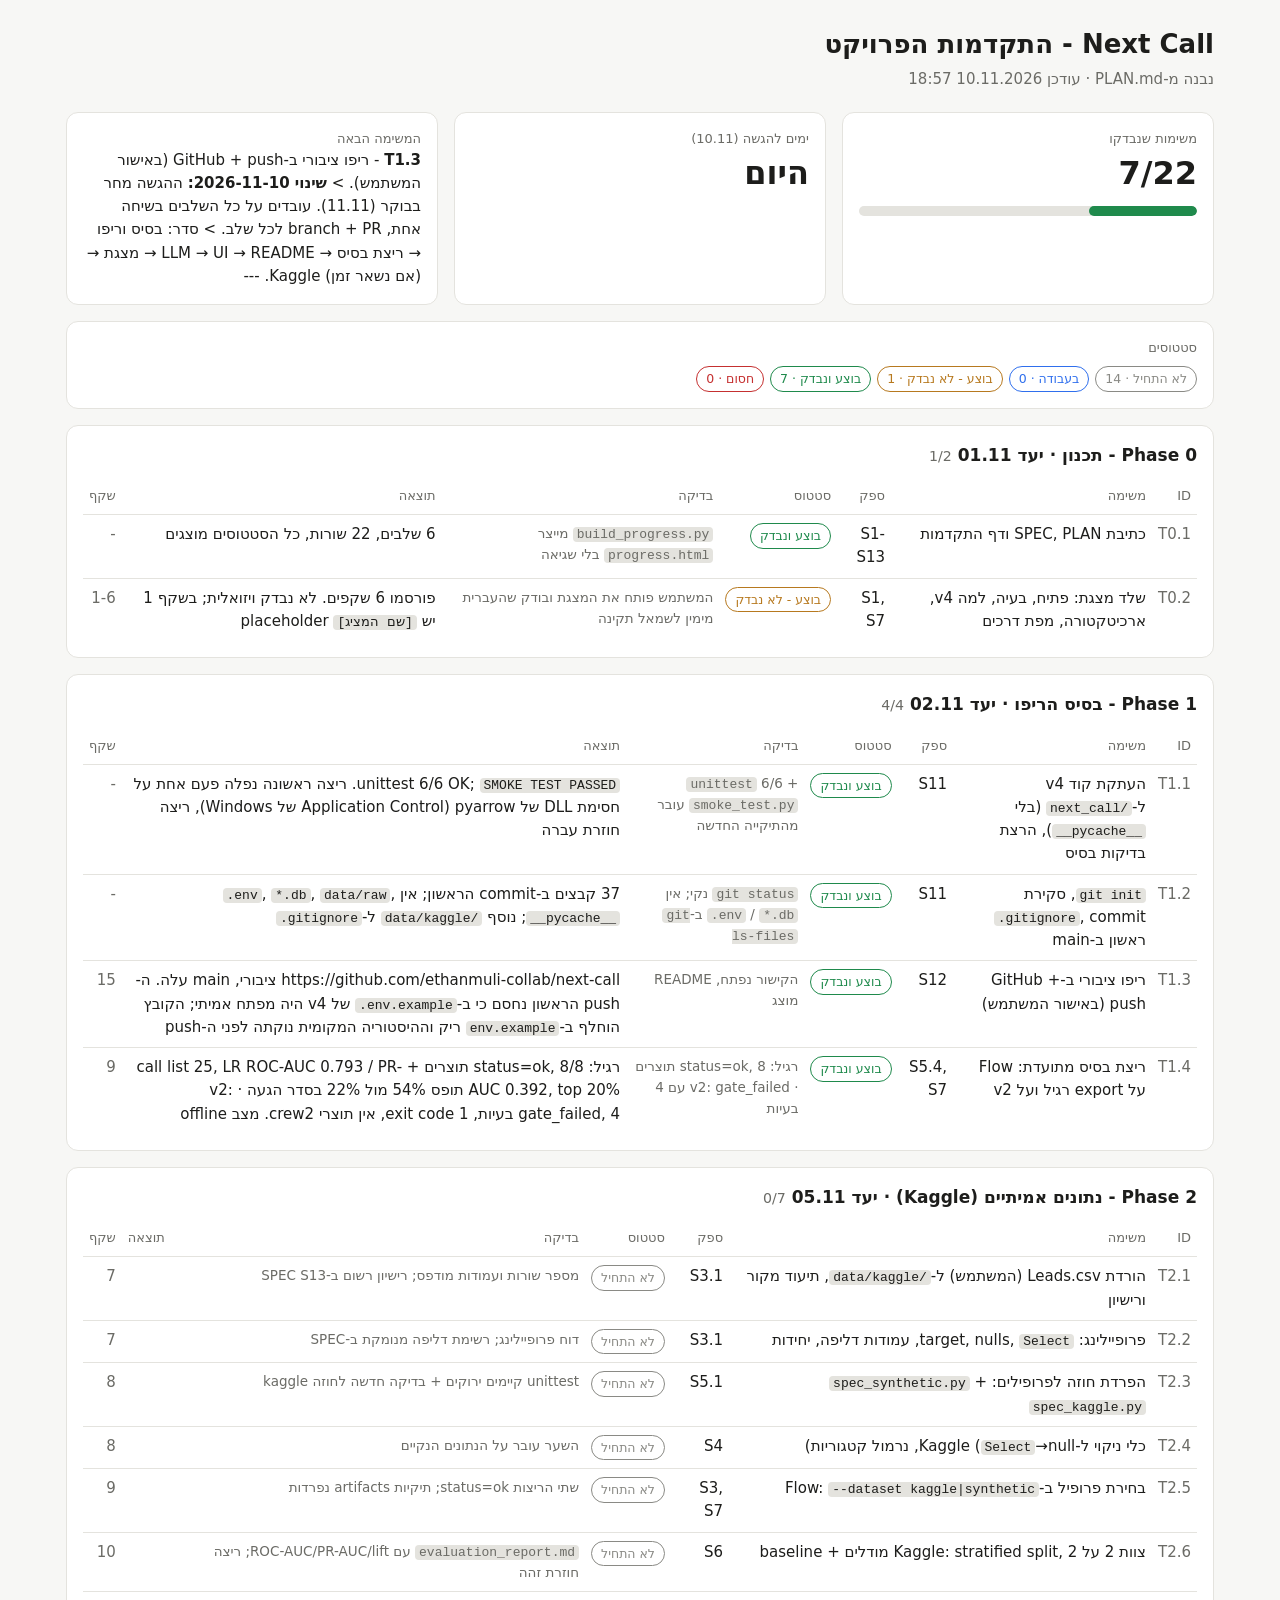
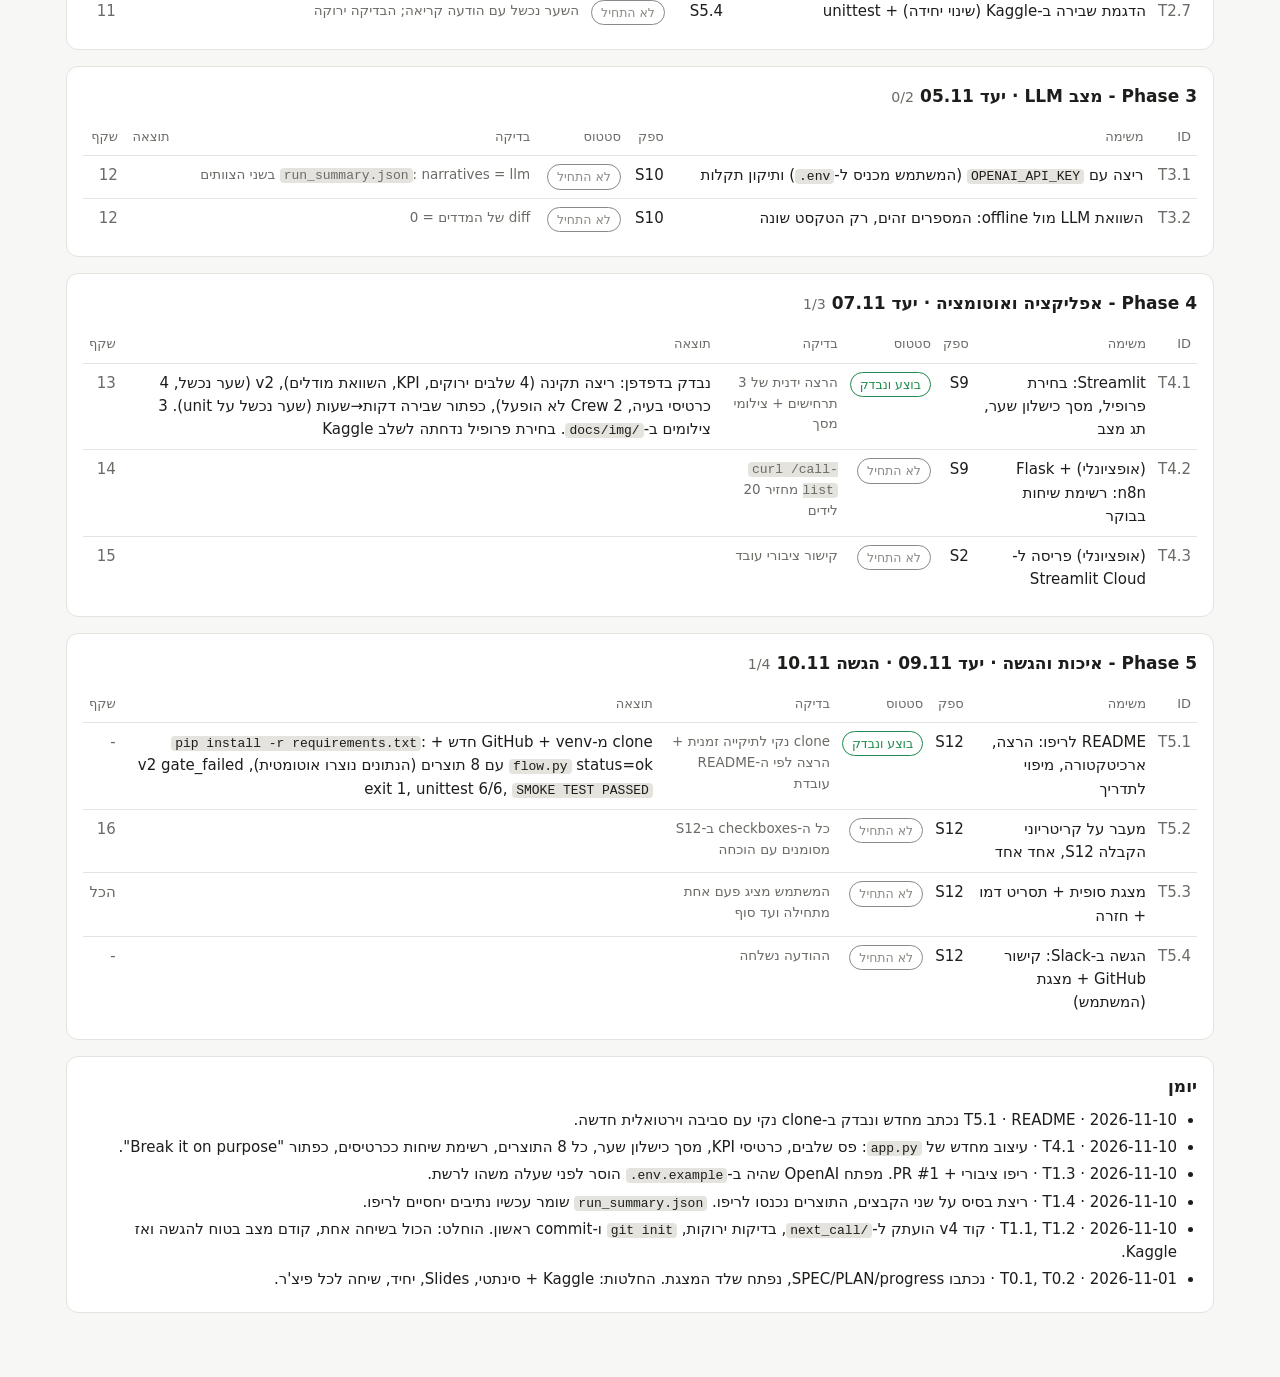
==== docs/progress.html @ c017f056 "Merge pull request #3 from ethanmuli-collab/task/T5.1-readme T5.1: README for a clean clone" ====
<!doctype html>
<html lang="he" dir="rtl"><head><meta charset="utf-8">
<meta name="viewport" content="width=device-width, initial-scale=1">
<title>Next Call - התקדמות</title>
<style>
:root { --bg:#f7f7f5; --card:#fff; --ink:#1d1d1b; --muted:#6b6b66; --line:#e4e3de; --accent:#2f6fed;
  --ok:#1f8a4c; --done:#b7791f; --doing:#2f6fed; --blocked:#c53030; --todo:#8a8a85; }
@media (prefers-color-scheme: dark) { :root { --bg:#141413; --card:#1e1e1c; --ink:#ecebe6; --muted:#a3a29c;
  --line:#33322f; --accent:#7aa2ff; --ok:#4cc38a; --done:#e0b04f; --doing:#7aa2ff; --blocked:#f07070; --todo:#8f8e88; } }
* { box-sizing:border-box }
body { margin:0; background:var(--bg); color:var(--ink); font:15px/1.55 system-ui,"Segoe UI",Arial,sans-serif }
main { max-width:1180px; margin:0 auto; padding:24px 16px 48px }
h1 { margin:0 0 4px; font-size:26px } h2 { font-size:17px; margin:0 0 10px } h2 small { color:var(--muted); font-weight:400 }
.sub { color:var(--muted); margin:0 0 20px }
.card, section { background:var(--card); border:1px solid var(--line); border-radius:12px; padding:16px; margin-bottom:16px }
.top { display:grid; grid-template-columns:repeat(auto-fit,minmax(220px,1fr)); gap:16px; margin-bottom:16px }
.top .card { margin:0 } .big { font-size:32px; font-weight:700; font-variant-numeric:tabular-nums }
.bar { height:10px; background:var(--line); border-radius:99px; overflow:hidden; margin-top:8px }
.bar i { display:block; height:100%; background:var(--ok); border-radius:99px }
.label { color:var(--muted); font-size:13px }
.chips { display:flex; flex-wrap:wrap; gap:6px; margin-top:8px }
.chip { display:inline-block; padding:2px 9px; border-radius:99px; font-size:12.5px; white-space:nowrap;
  border:1px solid currentColor }
.chip.ok { color:var(--ok) } .chip.done { color:var(--done) } .chip.doing { color:var(--doing) }
.chip.blocked { color:var(--blocked) } .chip.todo { color:var(--todo) }
.scroll { overflow-x:auto } table { width:100%; border-collapse:collapse; min-width:820px }
th, td { text-align:right; padding:8px 6px; border-top:1px solid var(--line); vertical-align:top }
th { color:var(--muted); font-weight:500; font-size:13px; border-top:0 }
td.id { white-space:nowrap; font-variant-numeric:tabular-nums; color:var(--muted) } td.muted { color:var(--muted); font-size:13.5px }
code { font:13px ui-monospace,Consolas,monospace; background:var(--line); padding:0 4px; border-radius:4px; direction:ltr; unicode-bidi:embed }
ul { margin:0; padding-inline-start:20px } li { margin-bottom:4px }
</style></head><body><main>
<h1>Next Call - התקדמות הפרויקט</h1>
<p class="sub">נבנה מ-PLAN.md · עודכן 10.11.2026 18:57</p>
<div class="top">
  <div class="card"><div class="label">משימות שנבדקו</div><div class="big">7/22</div>
    <div class="bar"><i style="width:32%"></i></div></div>
  <div class="card"><div class="label">ימים להגשה (10.11)</div><div class="big" id="days">-</div></div>
  <div class="card"><div class="label">המשימה הבאה</div><div><strong>T1.3</strong> - ריפו ציבורי ב-GitHub + push (באישור המשתמש). &gt; <strong>שינוי 2026-11-10:</strong> ההגשה מחר בבוקר (11.11). עובדים על כל השלבים בשיחה אחת, branch + PR לכל שלב. &gt; סדר: בסיס וריפו → ריצת בסיס → LLM → UI → README → מצגת → (אם נשאר זמן) Kaggle. ---</div></div>
</div>
<div class="card"><div class="label">סטטוסים</div><div class="chips"><span class="chip todo">לא התחיל · 14</span><span class="chip doing">בעבודה · 0</span><span class="chip done">בוצע - לא נבדק · 1</span><span class="chip ok">בוצע ונבדק · 7</span><span class="chip blocked">חסום · 0</span></div></div>
<section><h2>Phase 0 - תכנון · יעד 01.11 <small>1/2</small></h2><div class="scroll"><table><thead><tr><th>ID</th><th>משימה</th><th>ספק</th><th>סטטוס</th><th>בדיקה</th><th>תוצאה</th><th>שקף</th></tr></thead><tbody><tr><td class="id">T0.1</td><td>כתיבת SPEC, PLAN ודף התקדמות</td><td>S1-S13</td><td><span class="chip ok">בוצע ונבדק</span></td><td class="muted"><code>build_progress.py</code> מייצר <code>progress.html</code> בלי שגיאה</td><td>6 שלבים, 22 שורות, כל הסטטוסים מוצגים</td><td class="id">-</td></tr><tr><td class="id">T0.2</td><td>שלד מצגת: פתיח, בעיה, למה v4, ארכיטקטורה, מפת דרכים</td><td>S1, S7</td><td><span class="chip done">בוצע - לא נבדק</span></td><td class="muted">המשתמש פותח את המצגת ובודק שהעברית מימין לשמאל תקינה</td><td>פורסמו 6 שקפים. לא נבדק ויזואלית; בשקף 1 יש placeholder <code>[שם המציג]</code></td><td class="id">1-6</td></tr></tbody></table></div></section><section><h2>Phase 1 - בסיס הריפו · יעד 02.11 <small>4/4</small></h2><div class="scroll"><table><thead><tr><th>ID</th><th>משימה</th><th>ספק</th><th>סטטוס</th><th>בדיקה</th><th>תוצאה</th><th>שקף</th></tr></thead><tbody><tr><td class="id">T1.1</td><td>העתקת קוד v4 ל-<code>next_call/</code> (בלי <code>__pycache__</code>), הרצת בדיקות בסיס</td><td>S11</td><td><span class="chip ok">בוצע ונבדק</span></td><td class="muted"><code>unittest</code> 6/6 + <code>smoke_test.py</code> עובר מהתיקייה החדשה</td><td>unittest 6/6 OK; <code>SMOKE TEST PASSED</code>. ריצה ראשונה נפלה פעם אחת על חסימת DLL של pyarrow (Application Control של Windows), ריצה חוזרת עברה</td><td class="id">-</td></tr><tr><td class="id">T1.2</td><td><code>git init</code>, סקירת <code>.gitignore</code>, commit ראשון ב-main</td><td>S11</td><td><span class="chip ok">בוצע ונבדק</span></td><td class="muted"><code>git status</code> נקי; אין <code>.env</code> / <code>*.db</code> ב-<code>git ls-files</code></td><td>37 קבצים ב-commit הראשון; אין <code>.env</code>, <code>*.db</code>, <code>data/raw</code>, <code>__pycache__</code>; נוסף <code>data/kaggle/</code> ל-<code>.gitignore</code></td><td class="id">-</td></tr><tr><td class="id">T1.3</td><td>ריפו ציבורי ב-GitHub + push (באישור המשתמש)</td><td>S12</td><td><span class="chip ok">בוצע ונבדק</span></td><td class="muted">הקישור נפתח, README מוצג</td><td>https://github.com/ethanmuli-collab/next-call ציבורי, main עלה. ה-push הראשון נחסם כי ב-<code>.env.example</code> של v4 היה מפתח אמיתי; הקובץ הוחלף ב-<code>env.example</code> ריק וההיסטוריה המקומית נוקתה לפני ה-push</td><td class="id">15</td></tr><tr><td class="id">T1.4</td><td>ריצת בסיס מתועדת: Flow על export רגיל ועל v2</td><td>S5.4, S7</td><td><span class="chip ok">בוצע ונבדק</span></td><td class="muted">רגיל: status=ok, 8 תוצרים · v2: gate_failed עם 4 בעיות</td><td>רגיל: status=ok, 8/8 תוצרים + call list 25, LR ROC-AUC 0.793 / PR-AUC 0.392, top 20% תופס 54% מול 22% בסדר הגעה · v2: gate_failed, 4 בעיות, exit code 1, אין תוצרי crew2. מצב offline</td><td class="id">9</td></tr></tbody></table></div></section><section><h2>Phase 2 - נתונים אמיתיים (Kaggle) · יעד 05.11 <small>0/7</small></h2><div class="scroll"><table><thead><tr><th>ID</th><th>משימה</th><th>ספק</th><th>סטטוס</th><th>בדיקה</th><th>תוצאה</th><th>שקף</th></tr></thead><tbody><tr><td class="id">T2.1</td><td>הורדת Leads.csv (המשתמש) ל-<code>data/kaggle/</code>, תיעוד מקור ורישיון</td><td>S3.1</td><td><span class="chip todo">לא התחיל</span></td><td class="muted">מספר שורות ועמודות מודפס; רישיון רשום ב-SPEC S13</td><td></td><td class="id">7</td></tr><tr><td class="id">T2.2</td><td>פרופיילינג: target, nulls, <code>Select</code>, עמודות דליפה, יחידות</td><td>S3.1</td><td><span class="chip todo">לא התחיל</span></td><td class="muted">דוח פרופיילינג; רשימת דליפה מנומקת ב-SPEC</td><td></td><td class="id">7</td></tr><tr><td class="id">T2.3</td><td>הפרדת חוזה לפרופילים: <code>spec_synthetic.py</code> + <code>spec_kaggle.py</code></td><td>S5.1</td><td><span class="chip todo">לא התחיל</span></td><td class="muted">unittest קיימים ירוקים + בדיקה חדשה לחוזה kaggle</td><td></td><td class="id">8</td></tr><tr><td class="id">T2.4</td><td>כלי ניקוי ל-Kaggle (<code>Select</code>→null, נרמול קטגוריות)</td><td>S4</td><td><span class="chip todo">לא התחיל</span></td><td class="muted">השער עובר על הנתונים הנקיים</td><td></td><td class="id">8</td></tr><tr><td class="id">T2.5</td><td>בחירת פרופיל ב-Flow: <code>--dataset kaggle|synthetic</code></td><td>S3, S7</td><td><span class="chip todo">לא התחיל</span></td><td class="muted">שתי הריצות status=ok; תיקיות artifacts נפרדות</td><td></td><td class="id">9</td></tr><tr><td class="id">T2.6</td><td>צוות 2 על Kaggle: stratified split, 2 מודלים + baseline</td><td>S6</td><td><span class="chip todo">לא התחיל</span></td><td class="muted"><code>evaluation_report.md</code> עם ROC-AUC/PR-AUC/lift; ריצה חוזרת זהה</td><td></td><td class="id">10</td></tr><tr><td class="id">T2.7</td><td>הדגמת שבירה ב-Kaggle (שינוי יחידה) + unittest</td><td>S5.4</td><td><span class="chip todo">לא התחיל</span></td><td class="muted">השער נכשל עם הודעה קריאה; הבדיקה ירוקה</td><td></td><td class="id">11</td></tr></tbody></table></div></section><section><h2>Phase 3 - מצב LLM · יעד 05.11 <small>0/2</small></h2><div class="scroll"><table><thead><tr><th>ID</th><th>משימה</th><th>ספק</th><th>סטטוס</th><th>בדיקה</th><th>תוצאה</th><th>שקף</th></tr></thead><tbody><tr><td class="id">T3.1</td><td>ריצה עם <code>OPENAI_API_KEY</code> (המשתמש מכניס ל-<code>.env</code>) ותיקון תקלות</td><td>S10</td><td><span class="chip todo">לא התחיל</span></td><td class="muted"><code>run_summary.json</code>: narratives = llm בשני הצוותים</td><td></td><td class="id">12</td></tr><tr><td class="id">T3.2</td><td>השוואת LLM מול offline: המספרים זהים, רק הטקסט שונה</td><td>S10</td><td><span class="chip todo">לא התחיל</span></td><td class="muted">diff של המדדים = 0</td><td></td><td class="id">12</td></tr></tbody></table></div></section><section><h2>Phase 4 - אפליקציה ואוטומציה · יעד 07.11 <small>1/3</small></h2><div class="scroll"><table><thead><tr><th>ID</th><th>משימה</th><th>ספק</th><th>סטטוס</th><th>בדיקה</th><th>תוצאה</th><th>שקף</th></tr></thead><tbody><tr><td class="id">T4.1</td><td>Streamlit: בחירת פרופיל, מסך כישלון שער, תג מצב</td><td>S9</td><td><span class="chip ok">בוצע ונבדק</span></td><td class="muted">הרצה ידנית של 3 תרחישים + צילומי מסך</td><td>נבדק בדפדפן: ריצה תקינה (4 שלבים ירוקים, KPI, השוואת מודלים), v2 (שער נכשל, 4 כרטיסי בעיה, Crew 2 לא הופעל), כפתור שבירה דקות→שעות (שער נכשל על unit). 3 צילומים ב-<code>docs/img/</code>. בחירת פרופיל נדחתה לשלב Kaggle</td><td class="id">13</td></tr><tr><td class="id">T4.2</td><td>(אופציונלי) Flask + n8n: רשימת שיחות בבוקר</td><td>S9</td><td><span class="chip todo">לא התחיל</span></td><td class="muted"><code>curl /call-list</code> מחזיר 20 לידים</td><td></td><td class="id">14</td></tr><tr><td class="id">T4.3</td><td>(אופציונלי) פריסה ל-Streamlit Cloud</td><td>S2</td><td><span class="chip todo">לא התחיל</span></td><td class="muted">קישור ציבורי עובד</td><td></td><td class="id">15</td></tr></tbody></table></div></section><section><h2>Phase 5 - איכות והגשה · יעד 09.11 · הגשה 10.11 <small>1/4</small></h2><div class="scroll"><table><thead><tr><th>ID</th><th>משימה</th><th>ספק</th><th>סטטוס</th><th>בדיקה</th><th>תוצאה</th><th>שקף</th></tr></thead><tbody><tr><td class="id">T5.1</td><td>README לריפו: הרצה, ארכיטקטורה, מיפוי לתדריך</td><td>S12</td><td><span class="chip ok">בוצע ונבדק</span></td><td class="muted">clone נקי לתיקייה זמנית + הרצה לפי ה-README עובדת</td><td>clone מ-GitHub + venv חדש + <code>pip install -r requirements.txt</code>: <code>flow.py</code> status=ok עם 8 תוצרים (הנתונים נוצרו אוטומטית), v2 gate_failed exit 1, unittest 6/6, <code>SMOKE TEST PASSED</code></td><td class="id">-</td></tr><tr><td class="id">T5.2</td><td>מעבר על קריטריוני הקבלה S12, אחד אחד</td><td>S12</td><td><span class="chip todo">לא התחיל</span></td><td class="muted">כל ה-checkboxes ב-S12 מסומנים עם הוכחה</td><td></td><td class="id">16</td></tr><tr><td class="id">T5.3</td><td>מצגת סופית + תסריט דמו + חזרה</td><td>S12</td><td><span class="chip todo">לא התחיל</span></td><td class="muted">המשתמש מציג פעם אחת מתחילה ועד סוף</td><td></td><td class="id">הכל</td></tr><tr><td class="id">T5.4</td><td>הגשה ב-Slack: קישור GitHub + מצגת (המשתמש)</td><td>S12</td><td><span class="chip todo">לא התחיל</span></td><td class="muted">ההודעה נשלחה</td><td></td><td class="id">-</td></tr></tbody></table></div></section>
<section><h2>יומן</h2><ul><li>2026-11-10 · T5.1 · README נכתב מחדש ונבדק ב-clone נקי עם סביבה וירטואלית חדשה.</li><li>2026-11-10 · T4.1 · עיצוב מחדש של <code>app.py</code>: פס שלבים, כרטיסי KPI, מסך כישלון שער, כל 8 התוצרים, רשימת שיחות ככרטיסים, כפתור &quot;Break it on purpose&quot;.</li><li>2026-11-10 · T1.3 · ריפו ציבורי + PR #1. מפתח OpenAI שהיה ב-<code>.env.example</code> הוסר לפני שעלה משהו לרשת.</li><li>2026-11-10 · T1.4 · ריצת בסיס על שני הקבצים, התוצרים נכנסו לריפו. <code>run_summary.json</code> שומר עכשיו נתיבים יחסיים לריפו.</li><li>2026-11-10 · T1.1, T1.2 · קוד v4 הועתק ל-<code>next_call/</code>, בדיקות ירוקות, <code>git init</code> ו-commit ראשון. הוחלט: הכול בשיחה אחת, קודם מצב בטוח להגשה ואז Kaggle.</li><li>2026-11-01 · T0.1, T0.2 · נכתבו SPEC/PLAN/progress, נפתח שלד המצגת. החלטות: Kaggle + סינתטי, Slides, יחיד, שיחה לכל פיצ&#x27;ר.</li></ul></section>
</main>
<script>
var d = Math.ceil((new Date("2026-11-10T23:59:00") - new Date()) / 864e5);
document.getElementById("days").textContent = d > 0 ? d : "היום";
</script></body></html>
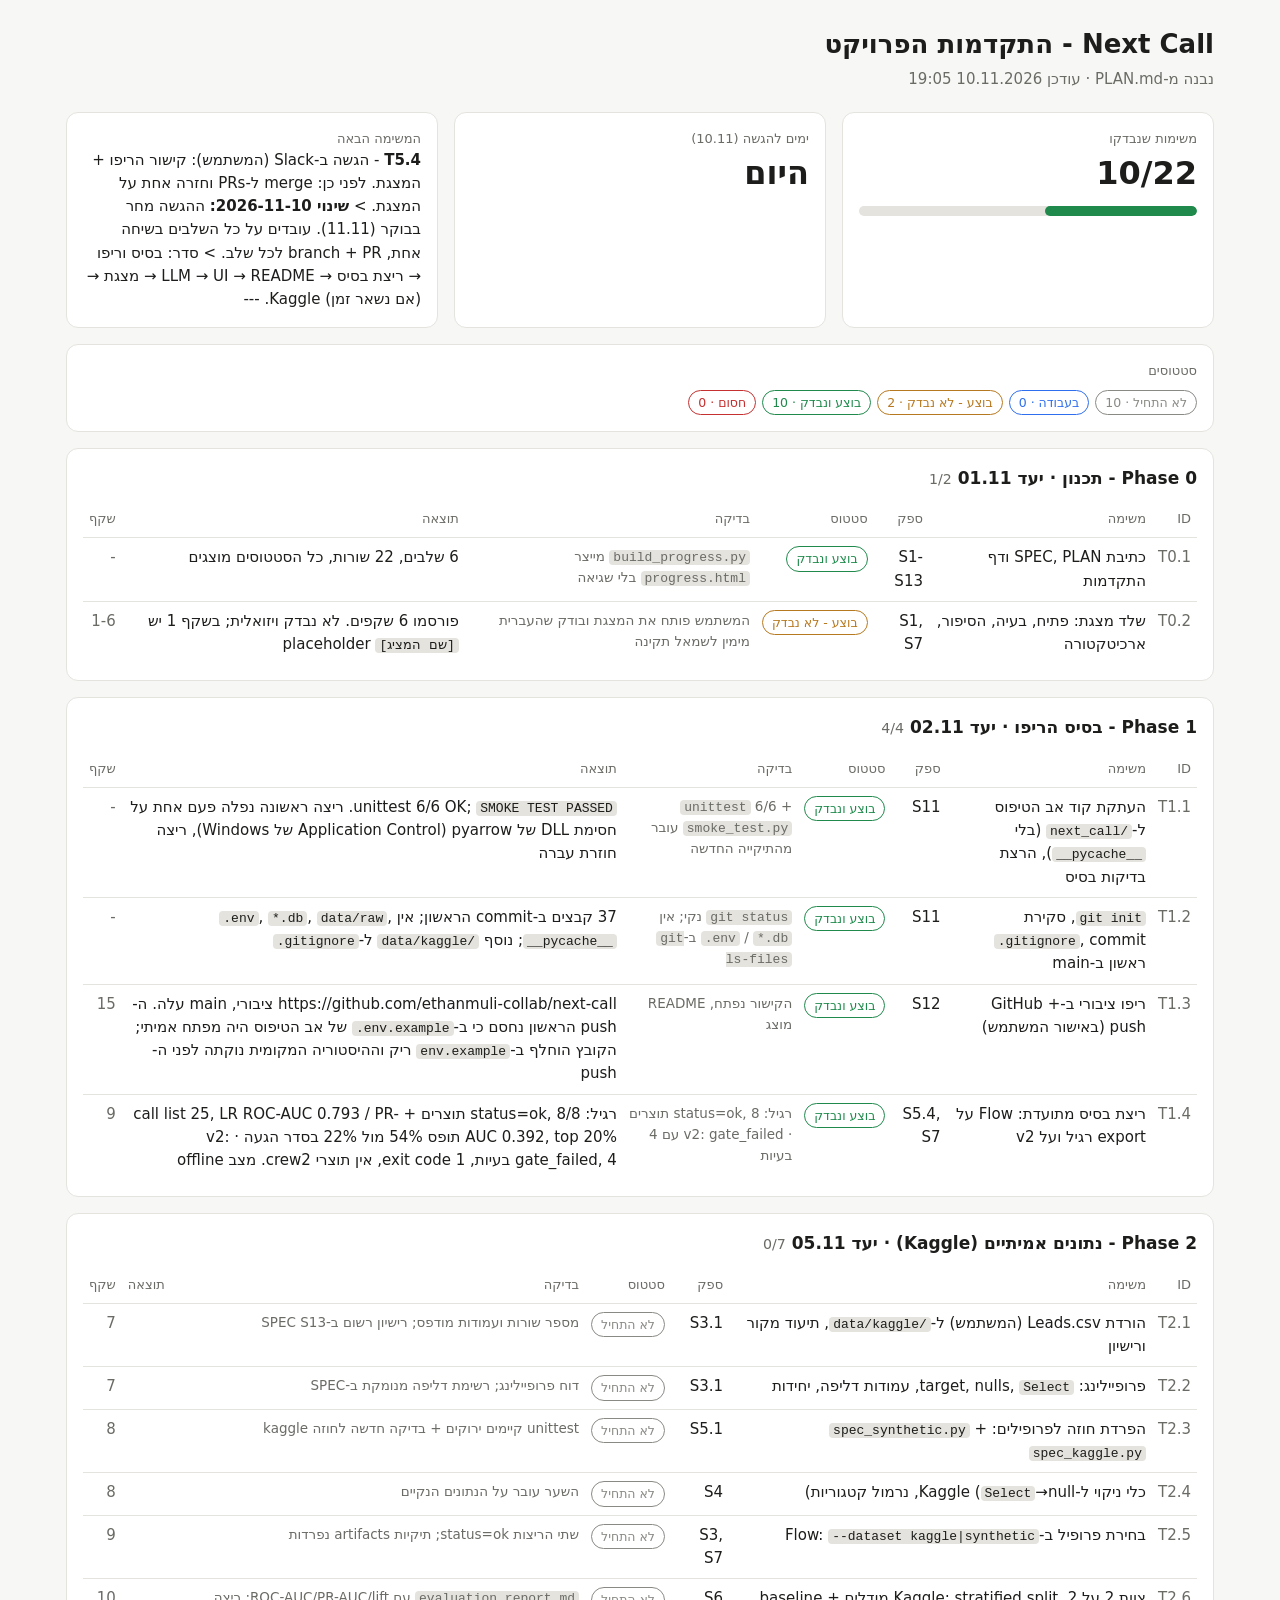
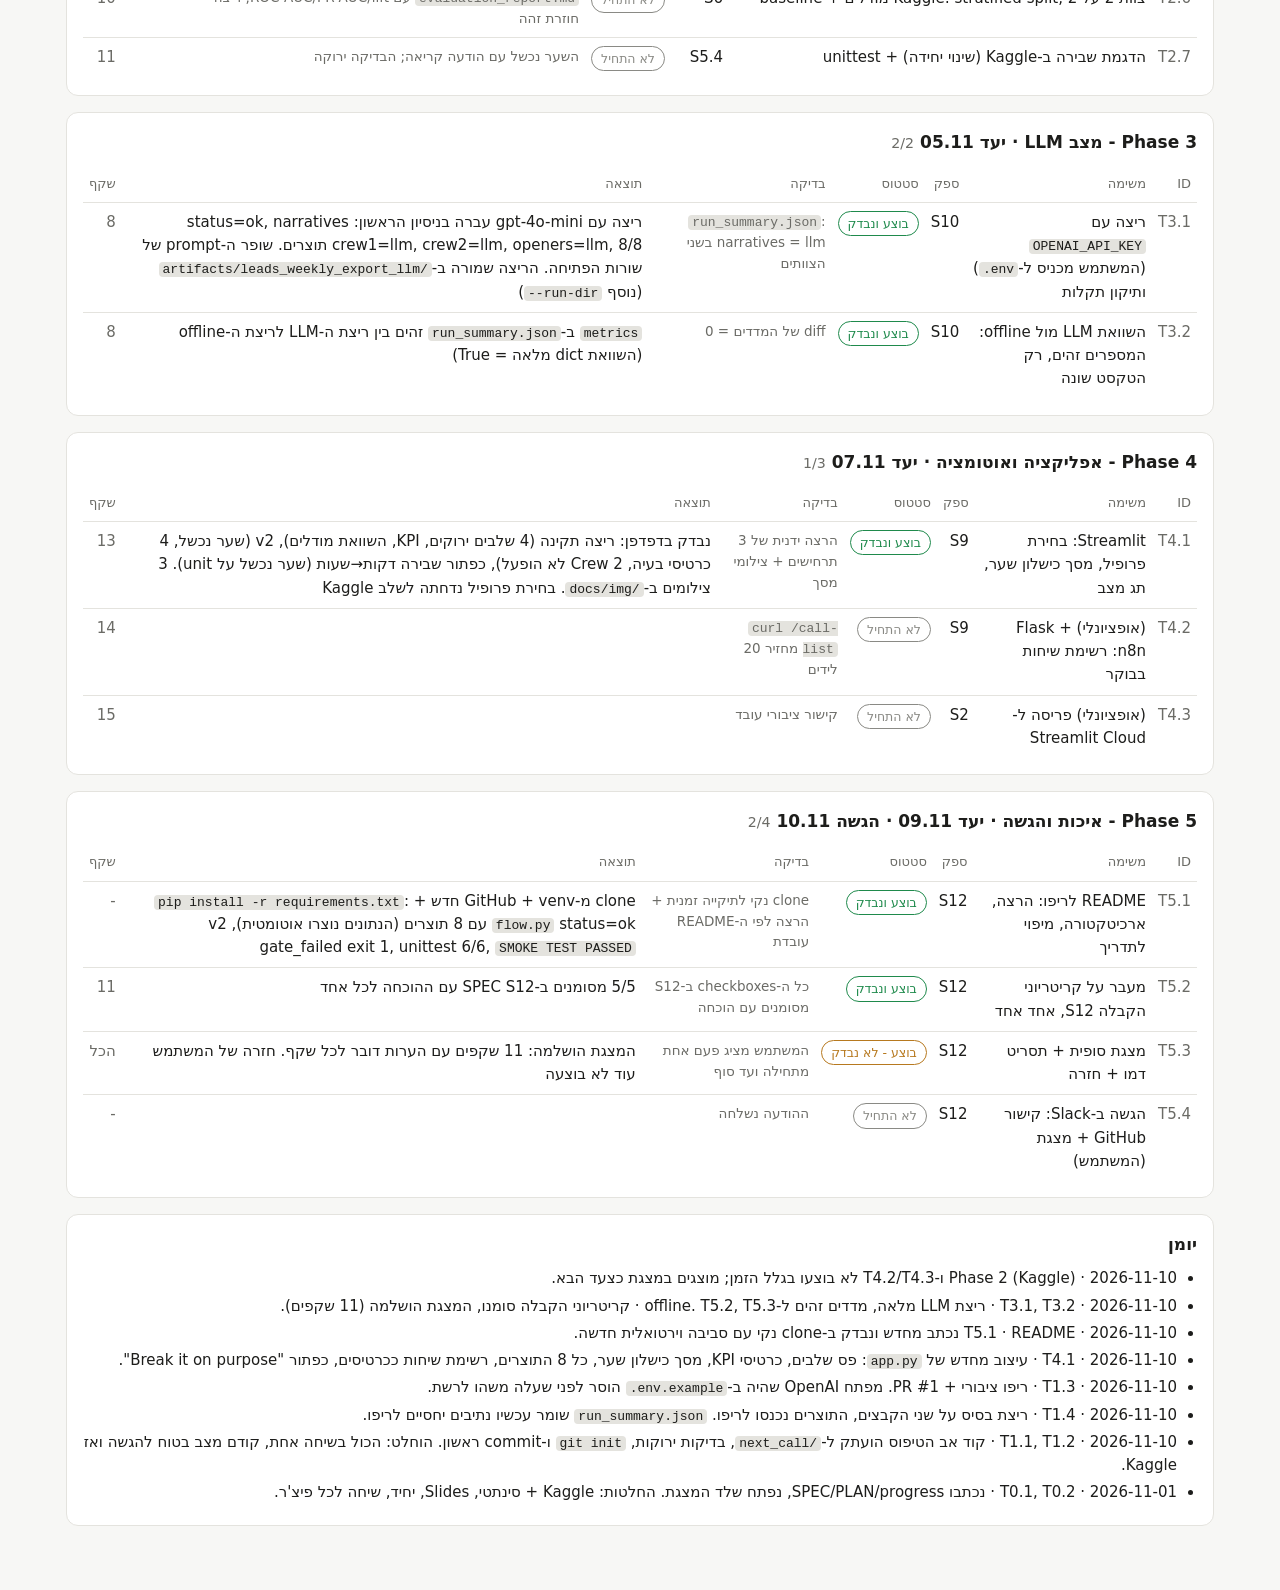
==== commit a24e3c18: "Merge pull request #4 from ethanmuli-collab/task/T3.1-llm T3.1/T3.2: LLM-mode run + acceptance crite" ====
--- a/docs/progress.html
+++ b/docs/progress.html
@@ -31,16 +31,16 @@
 ul { margin:0; padding-inline-start:20px } li { margin-bottom:4px }
 </style></head><body><main>
 <h1>Next Call - התקדמות הפרויקט</h1>
-<p class="sub">נבנה מ-PLAN.md · עודכן 10.11.2026 18:57</p>
+<p class="sub">נבנה מ-PLAN.md · עודכן 10.11.2026 19:05</p>
 <div class="top">
-  <div class="card"><div class="label">משימות שנבדקו</div><div class="big">7/22</div>
-    <div class="bar"><i style="width:32%"></i></div></div>
+  <div class="card"><div class="label">משימות שנבדקו</div><div class="big">10/22</div>
+    <div class="bar"><i style="width:45%"></i></div></div>
   <div class="card"><div class="label">ימים להגשה (10.11)</div><div class="big" id="days">-</div></div>
-  <div class="card"><div class="label">המשימה הבאה</div><div><strong>T1.3</strong> - ריפו ציבורי ב-GitHub + push (באישור המשתמש). &gt; <strong>שינוי 2026-11-10:</strong> ההגשה מחר בבוקר (11.11). עובדים על כל השלבים בשיחה אחת, branch + PR לכל שלב. &gt; סדר: בסיס וריפו → ריצת בסיס → LLM → UI → README → מצגת → (אם נשאר זמן) Kaggle. ---</div></div>
+  <div class="card"><div class="label">המשימה הבאה</div><div><strong>T5.4</strong> - הגשה ב-Slack (המשתמש): קישור הריפו + המצגת. לפני כן: merge ל-PRs וחזרה אחת על המצגת. &gt; <strong>שינוי 2026-11-10:</strong> ההגשה מחר בבוקר (11.11). עובדים על כל השלבים בשיחה אחת, branch + PR לכל שלב. &gt; סדר: בסיס וריפו → ריצת בסיס → LLM → UI → README → מצגת → (אם נשאר זמן) Kaggle. ---</div></div>
 </div>
-<div class="card"><div class="label">סטטוסים</div><div class="chips"><span class="chip todo">לא התחיל · 14</span><span class="chip doing">בעבודה · 0</span><span class="chip done">בוצע - לא נבדק · 1</span><span class="chip ok">בוצע ונבדק · 7</span><span class="chip blocked">חסום · 0</span></div></div>
-<section><h2>Phase 0 - תכנון · יעד 01.11 <small>1/2</small></h2><div class="scroll"><table><thead><tr><th>ID</th><th>משימה</th><th>ספק</th><th>סטטוס</th><th>בדיקה</th><th>תוצאה</th><th>שקף</th></tr></thead><tbody><tr><td class="id">T0.1</td><td>כתיבת SPEC, PLAN ודף התקדמות</td><td>S1-S13</td><td><span class="chip ok">בוצע ונבדק</span></td><td class="muted"><code>build_progress.py</code> מייצר <code>progress.html</code> בלי שגיאה</td><td>6 שלבים, 22 שורות, כל הסטטוסים מוצגים</td><td class="id">-</td></tr><tr><td class="id">T0.2</td><td>שלד מצגת: פתיח, בעיה, למה v4, ארכיטקטורה, מפת דרכים</td><td>S1, S7</td><td><span class="chip done">בוצע - לא נבדק</span></td><td class="muted">המשתמש פותח את המצגת ובודק שהעברית מימין לשמאל תקינה</td><td>פורסמו 6 שקפים. לא נבדק ויזואלית; בשקף 1 יש placeholder <code>[שם המציג]</code></td><td class="id">1-6</td></tr></tbody></table></div></section><section><h2>Phase 1 - בסיס הריפו · יעד 02.11 <small>4/4</small></h2><div class="scroll"><table><thead><tr><th>ID</th><th>משימה</th><th>ספק</th><th>סטטוס</th><th>בדיקה</th><th>תוצאה</th><th>שקף</th></tr></thead><tbody><tr><td class="id">T1.1</td><td>העתקת קוד v4 ל-<code>next_call/</code> (בלי <code>__pycache__</code>), הרצת בדיקות בסיס</td><td>S11</td><td><span class="chip ok">בוצע ונבדק</span></td><td class="muted"><code>unittest</code> 6/6 + <code>smoke_test.py</code> עובר מהתיקייה החדשה</td><td>unittest 6/6 OK; <code>SMOKE TEST PASSED</code>. ריצה ראשונה נפלה פעם אחת על חסימת DLL של pyarrow (Application Control של Windows), ריצה חוזרת עברה</td><td class="id">-</td></tr><tr><td class="id">T1.2</td><td><code>git init</code>, סקירת <code>.gitignore</code>, commit ראשון ב-main</td><td>S11</td><td><span class="chip ok">בוצע ונבדק</span></td><td class="muted"><code>git status</code> נקי; אין <code>.env</code> / <code>*.db</code> ב-<code>git ls-files</code></td><td>37 קבצים ב-commit הראשון; אין <code>.env</code>, <code>*.db</code>, <code>data/raw</code>, <code>__pycache__</code>; נוסף <code>data/kaggle/</code> ל-<code>.gitignore</code></td><td class="id">-</td></tr><tr><td class="id">T1.3</td><td>ריפו ציבורי ב-GitHub + push (באישור המשתמש)</td><td>S12</td><td><span class="chip ok">בוצע ונבדק</span></td><td class="muted">הקישור נפתח, README מוצג</td><td>https://github.com/ethanmuli-collab/next-call ציבורי, main עלה. ה-push הראשון נחסם כי ב-<code>.env.example</code> של v4 היה מפתח אמיתי; הקובץ הוחלף ב-<code>env.example</code> ריק וההיסטוריה המקומית נוקתה לפני ה-push</td><td class="id">15</td></tr><tr><td class="id">T1.4</td><td>ריצת בסיס מתועדת: Flow על export רגיל ועל v2</td><td>S5.4, S7</td><td><span class="chip ok">בוצע ונבדק</span></td><td class="muted">רגיל: status=ok, 8 תוצרים · v2: gate_failed עם 4 בעיות</td><td>רגיל: status=ok, 8/8 תוצרים + call list 25, LR ROC-AUC 0.793 / PR-AUC 0.392, top 20% תופס 54% מול 22% בסדר הגעה · v2: gate_failed, 4 בעיות, exit code 1, אין תוצרי crew2. מצב offline</td><td class="id">9</td></tr></tbody></table></div></section><section><h2>Phase 2 - נתונים אמיתיים (Kaggle) · יעד 05.11 <small>0/7</small></h2><div class="scroll"><table><thead><tr><th>ID</th><th>משימה</th><th>ספק</th><th>סטטוס</th><th>בדיקה</th><th>תוצאה</th><th>שקף</th></tr></thead><tbody><tr><td class="id">T2.1</td><td>הורדת Leads.csv (המשתמש) ל-<code>data/kaggle/</code>, תיעוד מקור ורישיון</td><td>S3.1</td><td><span class="chip todo">לא התחיל</span></td><td class="muted">מספר שורות ועמודות מודפס; רישיון רשום ב-SPEC S13</td><td></td><td class="id">7</td></tr><tr><td class="id">T2.2</td><td>פרופיילינג: target, nulls, <code>Select</code>, עמודות דליפה, יחידות</td><td>S3.1</td><td><span class="chip todo">לא התחיל</span></td><td class="muted">דוח פרופיילינג; רשימת דליפה מנומקת ב-SPEC</td><td></td><td class="id">7</td></tr><tr><td class="id">T2.3</td><td>הפרדת חוזה לפרופילים: <code>spec_synthetic.py</code> + <code>spec_kaggle.py</code></td><td>S5.1</td><td><span class="chip todo">לא התחיל</span></td><td class="muted">unittest קיימים ירוקים + בדיקה חדשה לחוזה kaggle</td><td></td><td class="id">8</td></tr><tr><td class="id">T2.4</td><td>כלי ניקוי ל-Kaggle (<code>Select</code>→null, נרמול קטגוריות)</td><td>S4</td><td><span class="chip todo">לא התחיל</span></td><td class="muted">השער עובר על הנתונים הנקיים</td><td></td><td class="id">8</td></tr><tr><td class="id">T2.5</td><td>בחירת פרופיל ב-Flow: <code>--dataset kaggle|synthetic</code></td><td>S3, S7</td><td><span class="chip todo">לא התחיל</span></td><td class="muted">שתי הריצות status=ok; תיקיות artifacts נפרדות</td><td></td><td class="id">9</td></tr><tr><td class="id">T2.6</td><td>צוות 2 על Kaggle: stratified split, 2 מודלים + baseline</td><td>S6</td><td><span class="chip todo">לא התחיל</span></td><td class="muted"><code>evaluation_report.md</code> עם ROC-AUC/PR-AUC/lift; ריצה חוזרת זהה</td><td></td><td class="id">10</td></tr><tr><td class="id">T2.7</td><td>הדגמת שבירה ב-Kaggle (שינוי יחידה) + unittest</td><td>S5.4</td><td><span class="chip todo">לא התחיל</span></td><td class="muted">השער נכשל עם הודעה קריאה; הבדיקה ירוקה</td><td></td><td class="id">11</td></tr></tbody></table></div></section><section><h2>Phase 3 - מצב LLM · יעד 05.11 <small>0/2</small></h2><div class="scroll"><table><thead><tr><th>ID</th><th>משימה</th><th>ספק</th><th>סטטוס</th><th>בדיקה</th><th>תוצאה</th><th>שקף</th></tr></thead><tbody><tr><td class="id">T3.1</td><td>ריצה עם <code>OPENAI_API_KEY</code> (המשתמש מכניס ל-<code>.env</code>) ותיקון תקלות</td><td>S10</td><td><span class="chip todo">לא התחיל</span></td><td class="muted"><code>run_summary.json</code>: narratives = llm בשני הצוותים</td><td></td><td class="id">12</td></tr><tr><td class="id">T3.2</td><td>השוואת LLM מול offline: המספרים זהים, רק הטקסט שונה</td><td>S10</td><td><span class="chip todo">לא התחיל</span></td><td class="muted">diff של המדדים = 0</td><td></td><td class="id">12</td></tr></tbody></table></div></section><section><h2>Phase 4 - אפליקציה ואוטומציה · יעד 07.11 <small>1/3</small></h2><div class="scroll"><table><thead><tr><th>ID</th><th>משימה</th><th>ספק</th><th>סטטוס</th><th>בדיקה</th><th>תוצאה</th><th>שקף</th></tr></thead><tbody><tr><td class="id">T4.1</td><td>Streamlit: בחירת פרופיל, מסך כישלון שער, תג מצב</td><td>S9</td><td><span class="chip ok">בוצע ונבדק</span></td><td class="muted">הרצה ידנית של 3 תרחישים + צילומי מסך</td><td>נבדק בדפדפן: ריצה תקינה (4 שלבים ירוקים, KPI, השוואת מודלים), v2 (שער נכשל, 4 כרטיסי בעיה, Crew 2 לא הופעל), כפתור שבירה דקות→שעות (שער נכשל על unit). 3 צילומים ב-<code>docs/img/</code>. בחירת פרופיל נדחתה לשלב Kaggle</td><td class="id">13</td></tr><tr><td class="id">T4.2</td><td>(אופציונלי) Flask + n8n: רשימת שיחות בבוקר</td><td>S9</td><td><span class="chip todo">לא התחיל</span></td><td class="muted"><code>curl /call-list</code> מחזיר 20 לידים</td><td></td><td class="id">14</td></tr><tr><td class="id">T4.3</td><td>(אופציונלי) פריסה ל-Streamlit Cloud</td><td>S2</td><td><span class="chip todo">לא התחיל</span></td><td class="muted">קישור ציבורי עובד</td><td></td><td class="id">15</td></tr></tbody></table></div></section><section><h2>Phase 5 - איכות והגשה · יעד 09.11 · הגשה 10.11 <small>1/4</small></h2><div class="scroll"><table><thead><tr><th>ID</th><th>משימה</th><th>ספק</th><th>סטטוס</th><th>בדיקה</th><th>תוצאה</th><th>שקף</th></tr></thead><tbody><tr><td class="id">T5.1</td><td>README לריפו: הרצה, ארכיטקטורה, מיפוי לתדריך</td><td>S12</td><td><span class="chip ok">בוצע ונבדק</span></td><td class="muted">clone נקי לתיקייה זמנית + הרצה לפי ה-README עובדת</td><td>clone מ-GitHub + venv חדש + <code>pip install -r requirements.txt</code>: <code>flow.py</code> status=ok עם 8 תוצרים (הנתונים נוצרו אוטומטית), v2 gate_failed exit 1, unittest 6/6, <code>SMOKE TEST PASSED</code></td><td class="id">-</td></tr><tr><td class="id">T5.2</td><td>מעבר על קריטריוני הקבלה S12, אחד אחד</td><td>S12</td><td><span class="chip todo">לא התחיל</span></td><td class="muted">כל ה-checkboxes ב-S12 מסומנים עם הוכחה</td><td></td><td class="id">16</td></tr><tr><td class="id">T5.3</td><td>מצגת סופית + תסריט דמו + חזרה</td><td>S12</td><td><span class="chip todo">לא התחיל</span></td><td class="muted">המשתמש מציג פעם אחת מתחילה ועד סוף</td><td></td><td class="id">הכל</td></tr><tr><td class="id">T5.4</td><td>הגשה ב-Slack: קישור GitHub + מצגת (המשתמש)</td><td>S12</td><td><span class="chip todo">לא התחיל</span></td><td class="muted">ההודעה נשלחה</td><td></td><td class="id">-</td></tr></tbody></table></div></section>
-<section><h2>יומן</h2><ul><li>2026-11-10 · T5.1 · README נכתב מחדש ונבדק ב-clone נקי עם סביבה וירטואלית חדשה.</li><li>2026-11-10 · T4.1 · עיצוב מחדש של <code>app.py</code>: פס שלבים, כרטיסי KPI, מסך כישלון שער, כל 8 התוצרים, רשימת שיחות ככרטיסים, כפתור &quot;Break it on purpose&quot;.</li><li>2026-11-10 · T1.3 · ריפו ציבורי + PR #1. מפתח OpenAI שהיה ב-<code>.env.example</code> הוסר לפני שעלה משהו לרשת.</li><li>2026-11-10 · T1.4 · ריצת בסיס על שני הקבצים, התוצרים נכנסו לריפו. <code>run_summary.json</code> שומר עכשיו נתיבים יחסיים לריפו.</li><li>2026-11-10 · T1.1, T1.2 · קוד v4 הועתק ל-<code>next_call/</code>, בדיקות ירוקות, <code>git init</code> ו-commit ראשון. הוחלט: הכול בשיחה אחת, קודם מצב בטוח להגשה ואז Kaggle.</li><li>2026-11-01 · T0.1, T0.2 · נכתבו SPEC/PLAN/progress, נפתח שלד המצגת. החלטות: Kaggle + סינתטי, Slides, יחיד, שיחה לכל פיצ&#x27;ר.</li></ul></section>
+<div class="card"><div class="label">סטטוסים</div><div class="chips"><span class="chip todo">לא התחיל · 10</span><span class="chip doing">בעבודה · 0</span><span class="chip done">בוצע - לא נבדק · 2</span><span class="chip ok">בוצע ונבדק · 10</span><span class="chip blocked">חסום · 0</span></div></div>
+<section><h2>Phase 0 - תכנון · יעד 01.11 <small>1/2</small></h2><div class="scroll"><table><thead><tr><th>ID</th><th>משימה</th><th>ספק</th><th>סטטוס</th><th>בדיקה</th><th>תוצאה</th><th>שקף</th></tr></thead><tbody><tr><td class="id">T0.1</td><td>כתיבת SPEC, PLAN ודף התקדמות</td><td>S1-S13</td><td><span class="chip ok">בוצע ונבדק</span></td><td class="muted"><code>build_progress.py</code> מייצר <code>progress.html</code> בלי שגיאה</td><td>6 שלבים, 22 שורות, כל הסטטוסים מוצגים</td><td class="id">-</td></tr><tr><td class="id">T0.2</td><td>שלד מצגת: פתיח, בעיה, הסיפור, ארכיטקטורה</td><td>S1, S7</td><td><span class="chip done">בוצע - לא נבדק</span></td><td class="muted">המשתמש פותח את המצגת ובודק שהעברית מימין לשמאל תקינה</td><td>פורסמו 6 שקפים. לא נבדק ויזואלית; בשקף 1 יש placeholder <code>[שם המציג]</code></td><td class="id">1-6</td></tr></tbody></table></div></section><section><h2>Phase 1 - בסיס הריפו · יעד 02.11 <small>4/4</small></h2><div class="scroll"><table><thead><tr><th>ID</th><th>משימה</th><th>ספק</th><th>סטטוס</th><th>בדיקה</th><th>תוצאה</th><th>שקף</th></tr></thead><tbody><tr><td class="id">T1.1</td><td>העתקת קוד אב הטיפוס ל-<code>next_call/</code> (בלי <code>__pycache__</code>), הרצת בדיקות בסיס</td><td>S11</td><td><span class="chip ok">בוצע ונבדק</span></td><td class="muted"><code>unittest</code> 6/6 + <code>smoke_test.py</code> עובר מהתיקייה החדשה</td><td>unittest 6/6 OK; <code>SMOKE TEST PASSED</code>. ריצה ראשונה נפלה פעם אחת על חסימת DLL של pyarrow (Application Control של Windows), ריצה חוזרת עברה</td><td class="id">-</td></tr><tr><td class="id">T1.2</td><td><code>git init</code>, סקירת <code>.gitignore</code>, commit ראשון ב-main</td><td>S11</td><td><span class="chip ok">בוצע ונבדק</span></td><td class="muted"><code>git status</code> נקי; אין <code>.env</code> / <code>*.db</code> ב-<code>git ls-files</code></td><td>37 קבצים ב-commit הראשון; אין <code>.env</code>, <code>*.db</code>, <code>data/raw</code>, <code>__pycache__</code>; נוסף <code>data/kaggle/</code> ל-<code>.gitignore</code></td><td class="id">-</td></tr><tr><td class="id">T1.3</td><td>ריפו ציבורי ב-GitHub + push (באישור המשתמש)</td><td>S12</td><td><span class="chip ok">בוצע ונבדק</span></td><td class="muted">הקישור נפתח, README מוצג</td><td>https://github.com/ethanmuli-collab/next-call ציבורי, main עלה. ה-push הראשון נחסם כי ב-<code>.env.example</code> של אב הטיפוס היה מפתח אמיתי; הקובץ הוחלף ב-<code>env.example</code> ריק וההיסטוריה המקומית נוקתה לפני ה-push</td><td class="id">15</td></tr><tr><td class="id">T1.4</td><td>ריצת בסיס מתועדת: Flow על export רגיל ועל v2</td><td>S5.4, S7</td><td><span class="chip ok">בוצע ונבדק</span></td><td class="muted">רגיל: status=ok, 8 תוצרים · v2: gate_failed עם 4 בעיות</td><td>רגיל: status=ok, 8/8 תוצרים + call list 25, LR ROC-AUC 0.793 / PR-AUC 0.392, top 20% תופס 54% מול 22% בסדר הגעה · v2: gate_failed, 4 בעיות, exit code 1, אין תוצרי crew2. מצב offline</td><td class="id">9</td></tr></tbody></table></div></section><section><h2>Phase 2 - נתונים אמיתיים (Kaggle) · יעד 05.11 <small>0/7</small></h2><div class="scroll"><table><thead><tr><th>ID</th><th>משימה</th><th>ספק</th><th>סטטוס</th><th>בדיקה</th><th>תוצאה</th><th>שקף</th></tr></thead><tbody><tr><td class="id">T2.1</td><td>הורדת Leads.csv (המשתמש) ל-<code>data/kaggle/</code>, תיעוד מקור ורישיון</td><td>S3.1</td><td><span class="chip todo">לא התחיל</span></td><td class="muted">מספר שורות ועמודות מודפס; רישיון רשום ב-SPEC S13</td><td></td><td class="id">7</td></tr><tr><td class="id">T2.2</td><td>פרופיילינג: target, nulls, <code>Select</code>, עמודות דליפה, יחידות</td><td>S3.1</td><td><span class="chip todo">לא התחיל</span></td><td class="muted">דוח פרופיילינג; רשימת דליפה מנומקת ב-SPEC</td><td></td><td class="id">7</td></tr><tr><td class="id">T2.3</td><td>הפרדת חוזה לפרופילים: <code>spec_synthetic.py</code> + <code>spec_kaggle.py</code></td><td>S5.1</td><td><span class="chip todo">לא התחיל</span></td><td class="muted">unittest קיימים ירוקים + בדיקה חדשה לחוזה kaggle</td><td></td><td class="id">8</td></tr><tr><td class="id">T2.4</td><td>כלי ניקוי ל-Kaggle (<code>Select</code>→null, נרמול קטגוריות)</td><td>S4</td><td><span class="chip todo">לא התחיל</span></td><td class="muted">השער עובר על הנתונים הנקיים</td><td></td><td class="id">8</td></tr><tr><td class="id">T2.5</td><td>בחירת פרופיל ב-Flow: <code>--dataset kaggle|synthetic</code></td><td>S3, S7</td><td><span class="chip todo">לא התחיל</span></td><td class="muted">שתי הריצות status=ok; תיקיות artifacts נפרדות</td><td></td><td class="id">9</td></tr><tr><td class="id">T2.6</td><td>צוות 2 על Kaggle: stratified split, 2 מודלים + baseline</td><td>S6</td><td><span class="chip todo">לא התחיל</span></td><td class="muted"><code>evaluation_report.md</code> עם ROC-AUC/PR-AUC/lift; ריצה חוזרת זהה</td><td></td><td class="id">10</td></tr><tr><td class="id">T2.7</td><td>הדגמת שבירה ב-Kaggle (שינוי יחידה) + unittest</td><td>S5.4</td><td><span class="chip todo">לא התחיל</span></td><td class="muted">השער נכשל עם הודעה קריאה; הבדיקה ירוקה</td><td></td><td class="id">11</td></tr></tbody></table></div></section><section><h2>Phase 3 - מצב LLM · יעד 05.11 <small>2/2</small></h2><div class="scroll"><table><thead><tr><th>ID</th><th>משימה</th><th>ספק</th><th>סטטוס</th><th>בדיקה</th><th>תוצאה</th><th>שקף</th></tr></thead><tbody><tr><td class="id">T3.1</td><td>ריצה עם <code>OPENAI_API_KEY</code> (המשתמש מכניס ל-<code>.env</code>) ותיקון תקלות</td><td>S10</td><td><span class="chip ok">בוצע ונבדק</span></td><td class="muted"><code>run_summary.json</code>: narratives = llm בשני הצוותים</td><td>ריצה עם gpt-4o-mini עברה בניסיון הראשון: status=ok, narratives crew1=llm, crew2=llm, openers=llm, 8/8 תוצרים. שופר ה-prompt של שורות הפתיחה. הריצה שמורה ב-<code>artifacts/leads_weekly_export_llm/</code> (נוסף <code>--run-dir</code>)</td><td class="id">8</td></tr><tr><td class="id">T3.2</td><td>השוואת LLM מול offline: המספרים זהים, רק הטקסט שונה</td><td>S10</td><td><span class="chip ok">בוצע ונבדק</span></td><td class="muted">diff של המדדים = 0</td><td><code>metrics</code> ב-<code>run_summary.json</code> זהים בין ריצת ה-LLM לריצת ה-offline (השוואת dict מלאה = True)</td><td class="id">8</td></tr></tbody></table></div></section><section><h2>Phase 4 - אפליקציה ואוטומציה · יעד 07.11 <small>1/3</small></h2><div class="scroll"><table><thead><tr><th>ID</th><th>משימה</th><th>ספק</th><th>סטטוס</th><th>בדיקה</th><th>תוצאה</th><th>שקף</th></tr></thead><tbody><tr><td class="id">T4.1</td><td>Streamlit: בחירת פרופיל, מסך כישלון שער, תג מצב</td><td>S9</td><td><span class="chip ok">בוצע ונבדק</span></td><td class="muted">הרצה ידנית של 3 תרחישים + צילומי מסך</td><td>נבדק בדפדפן: ריצה תקינה (4 שלבים ירוקים, KPI, השוואת מודלים), v2 (שער נכשל, 4 כרטיסי בעיה, Crew 2 לא הופעל), כפתור שבירה דקות→שעות (שער נכשל על unit). 3 צילומים ב-<code>docs/img/</code>. בחירת פרופיל נדחתה לשלב Kaggle</td><td class="id">13</td></tr><tr><td class="id">T4.2</td><td>(אופציונלי) Flask + n8n: רשימת שיחות בבוקר</td><td>S9</td><td><span class="chip todo">לא התחיל</span></td><td class="muted"><code>curl /call-list</code> מחזיר 20 לידים</td><td></td><td class="id">14</td></tr><tr><td class="id">T4.3</td><td>(אופציונלי) פריסה ל-Streamlit Cloud</td><td>S2</td><td><span class="chip todo">לא התחיל</span></td><td class="muted">קישור ציבורי עובד</td><td></td><td class="id">15</td></tr></tbody></table></div></section><section><h2>Phase 5 - איכות והגשה · יעד 09.11 · הגשה 10.11 <small>2/4</small></h2><div class="scroll"><table><thead><tr><th>ID</th><th>משימה</th><th>ספק</th><th>סטטוס</th><th>בדיקה</th><th>תוצאה</th><th>שקף</th></tr></thead><tbody><tr><td class="id">T5.1</td><td>README לריפו: הרצה, ארכיטקטורה, מיפוי לתדריך</td><td>S12</td><td><span class="chip ok">בוצע ונבדק</span></td><td class="muted">clone נקי לתיקייה זמנית + הרצה לפי ה-README עובדת</td><td>clone מ-GitHub + venv חדש + <code>pip install -r requirements.txt</code>: <code>flow.py</code> status=ok עם 8 תוצרים (הנתונים נוצרו אוטומטית), v2 gate_failed exit 1, unittest 6/6, <code>SMOKE TEST PASSED</code></td><td class="id">-</td></tr><tr><td class="id">T5.2</td><td>מעבר על קריטריוני הקבלה S12, אחד אחד</td><td>S12</td><td><span class="chip ok">בוצע ונבדק</span></td><td class="muted">כל ה-checkboxes ב-S12 מסומנים עם הוכחה</td><td>5/5 מסומנים ב-SPEC S12 עם ההוכחה לכל אחד</td><td class="id">11</td></tr><tr><td class="id">T5.3</td><td>מצגת סופית + תסריט דמו + חזרה</td><td>S12</td><td><span class="chip done">בוצע - לא נבדק</span></td><td class="muted">המשתמש מציג פעם אחת מתחילה ועד סוף</td><td>המצגת הושלמה: 11 שקפים עם הערות דובר לכל שקף. חזרה של המשתמש עוד לא בוצעה</td><td class="id">הכל</td></tr><tr><td class="id">T5.4</td><td>הגשה ב-Slack: קישור GitHub + מצגת (המשתמש)</td><td>S12</td><td><span class="chip todo">לא התחיל</span></td><td class="muted">ההודעה נשלחה</td><td></td><td class="id">-</td></tr></tbody></table></div></section>
+<section><h2>יומן</h2><ul><li>2026-11-10 · Phase 2 (Kaggle) ו-T4.2/T4.3 לא בוצעו בגלל הזמן; מוצגים במצגת כצעד הבא.</li><li>2026-11-10 · T3.1, T3.2 · ריצת LLM מלאה, מדדים זהים ל-offline. T5.2, T5.3 · קריטריוני הקבלה סומנו, המצגת הושלמה (11 שקפים).</li><li>2026-11-10 · T5.1 · README נכתב מחדש ונבדק ב-clone נקי עם סביבה וירטואלית חדשה.</li><li>2026-11-10 · T4.1 · עיצוב מחדש של <code>app.py</code>: פס שלבים, כרטיסי KPI, מסך כישלון שער, כל 8 התוצרים, רשימת שיחות ככרטיסים, כפתור &quot;Break it on purpose&quot;.</li><li>2026-11-10 · T1.3 · ריפו ציבורי + PR #1. מפתח OpenAI שהיה ב-<code>.env.example</code> הוסר לפני שעלה משהו לרשת.</li><li>2026-11-10 · T1.4 · ריצת בסיס על שני הקבצים, התוצרים נכנסו לריפו. <code>run_summary.json</code> שומר עכשיו נתיבים יחסיים לריפו.</li><li>2026-11-10 · T1.1, T1.2 · קוד אב הטיפוס הועתק ל-<code>next_call/</code>, בדיקות ירוקות, <code>git init</code> ו-commit ראשון. הוחלט: הכול בשיחה אחת, קודם מצב בטוח להגשה ואז Kaggle.</li><li>2026-11-01 · T0.1, T0.2 · נכתבו SPEC/PLAN/progress, נפתח שלד המצגת. החלטות: Kaggle + סינתטי, Slides, יחיד, שיחה לכל פיצ&#x27;ר.</li></ul></section>
 </main>
 <script>
 var d = Math.ceil((new Date("2026-11-10T23:59:00") - new Date()) / 864e5);
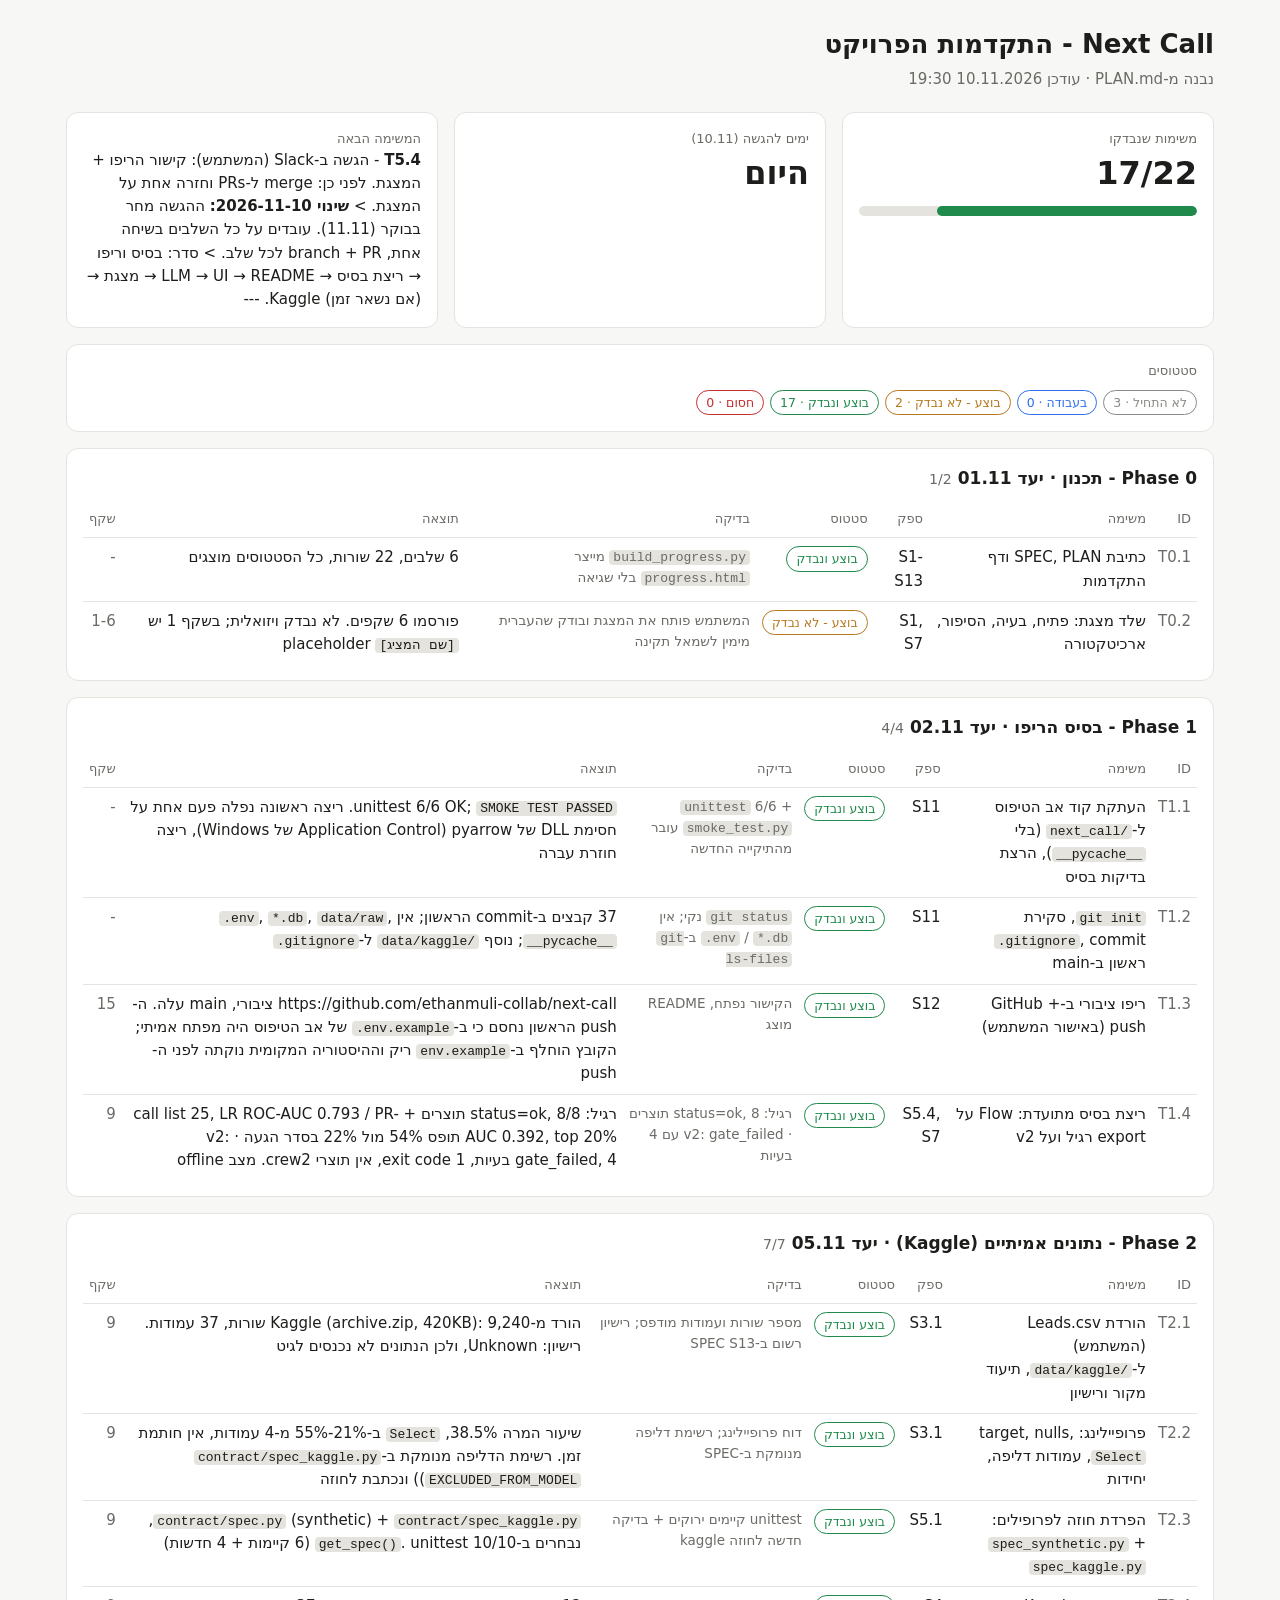
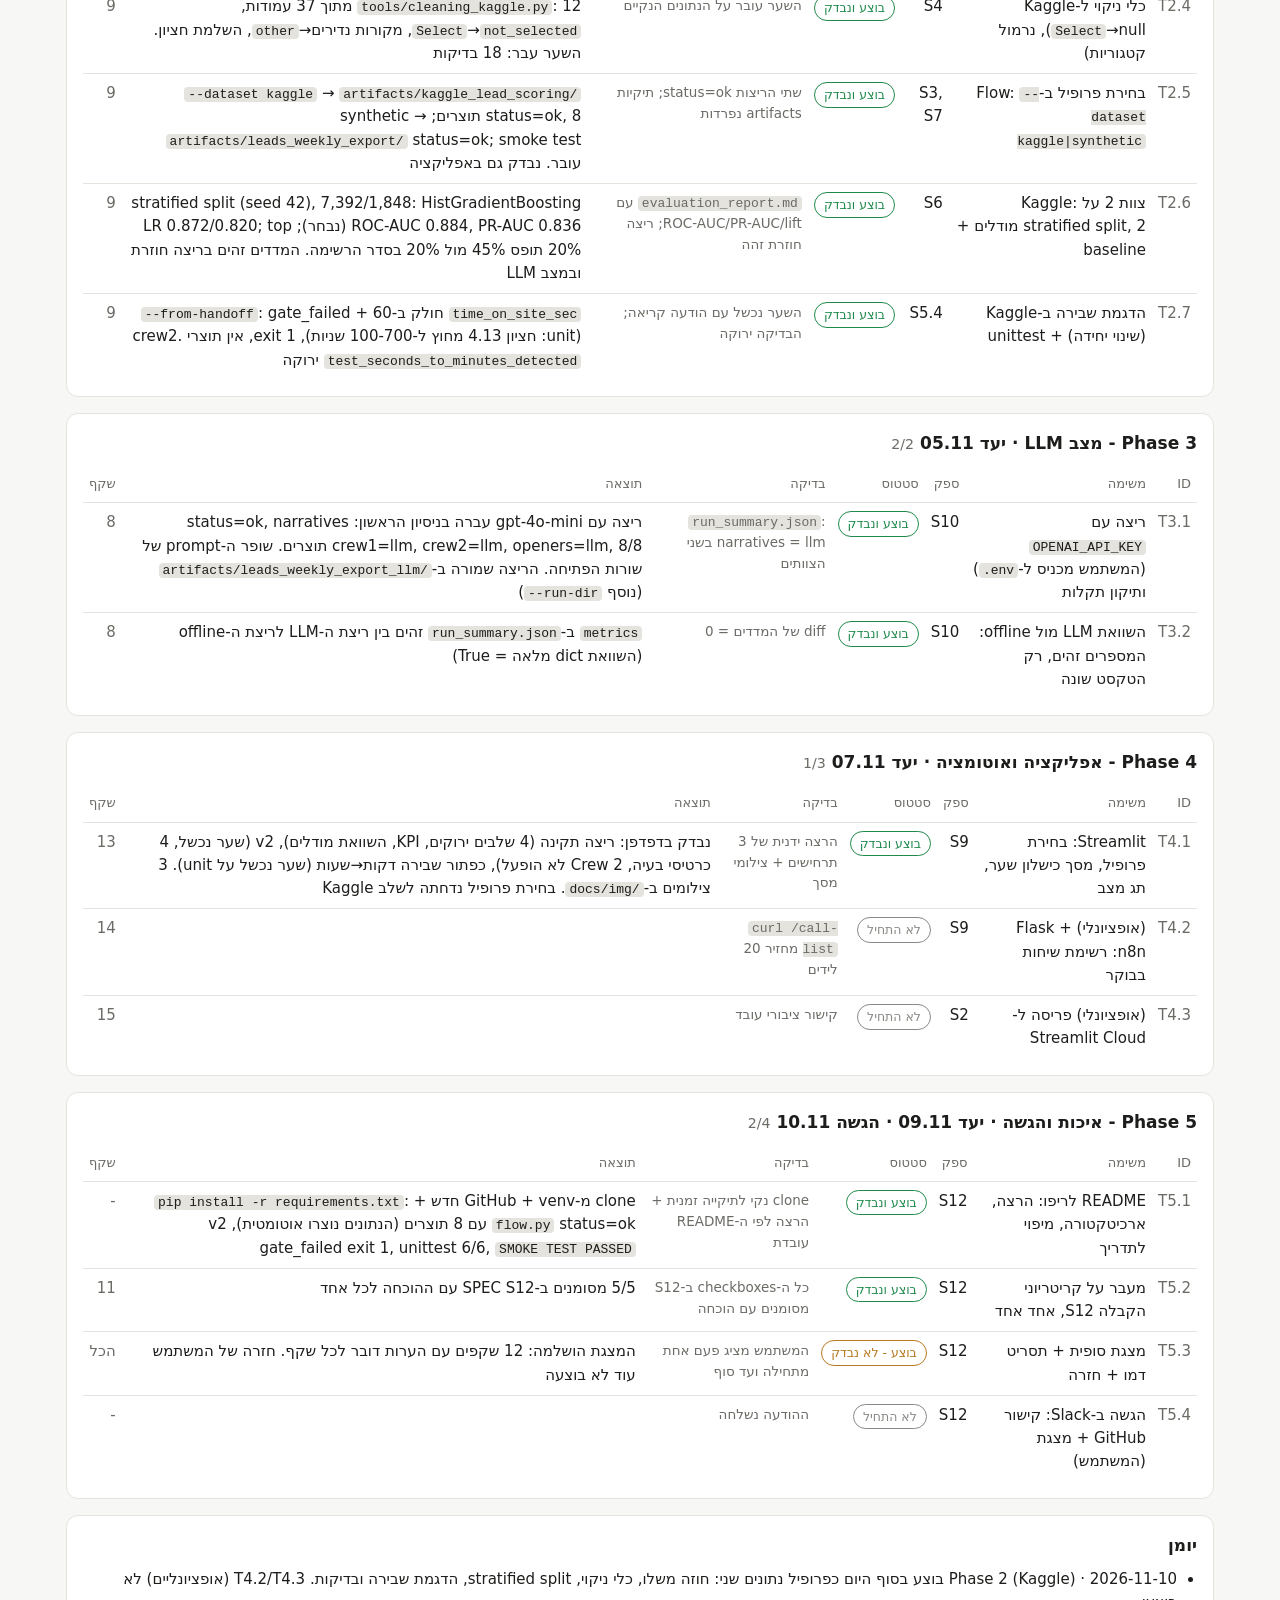
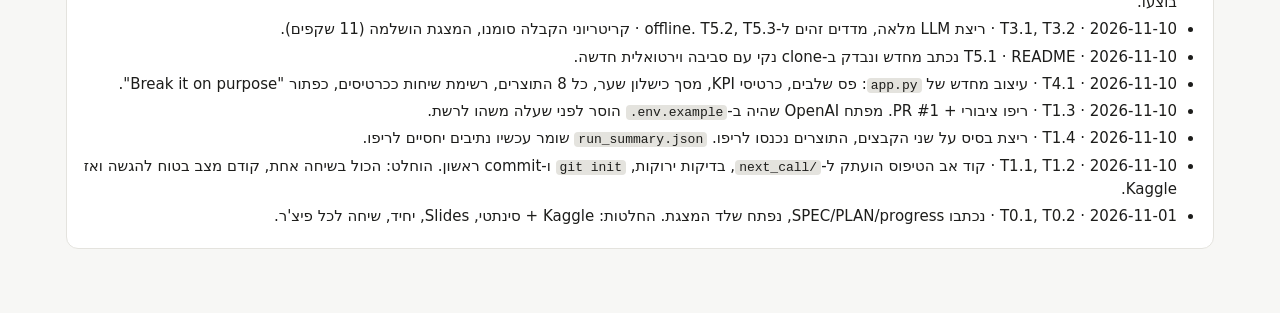
==== commit 51d0532a: "Merge pull request #5 from ethanmuli-collab/task/T2-kaggle T2: Kaggle Lead Scoring as a second datas" ====
--- a/docs/progress.html
+++ b/docs/progress.html
@@ -31,16 +31,16 @@
 ul { margin:0; padding-inline-start:20px } li { margin-bottom:4px }
 </style></head><body><main>
 <h1>Next Call - התקדמות הפרויקט</h1>
-<p class="sub">נבנה מ-PLAN.md · עודכן 10.11.2026 19:05</p>
+<p class="sub">נבנה מ-PLAN.md · עודכן 10.11.2026 19:30</p>
 <div class="top">
-  <div class="card"><div class="label">משימות שנבדקו</div><div class="big">10/22</div>
-    <div class="bar"><i style="width:45%"></i></div></div>
+  <div class="card"><div class="label">משימות שנבדקו</div><div class="big">17/22</div>
+    <div class="bar"><i style="width:77%"></i></div></div>
   <div class="card"><div class="label">ימים להגשה (10.11)</div><div class="big" id="days">-</div></div>
   <div class="card"><div class="label">המשימה הבאה</div><div><strong>T5.4</strong> - הגשה ב-Slack (המשתמש): קישור הריפו + המצגת. לפני כן: merge ל-PRs וחזרה אחת על המצגת. &gt; <strong>שינוי 2026-11-10:</strong> ההגשה מחר בבוקר (11.11). עובדים על כל השלבים בשיחה אחת, branch + PR לכל שלב. &gt; סדר: בסיס וריפו → ריצת בסיס → LLM → UI → README → מצגת → (אם נשאר זמן) Kaggle. ---</div></div>
 </div>
-<div class="card"><div class="label">סטטוסים</div><div class="chips"><span class="chip todo">לא התחיל · 10</span><span class="chip doing">בעבודה · 0</span><span class="chip done">בוצע - לא נבדק · 2</span><span class="chip ok">בוצע ונבדק · 10</span><span class="chip blocked">חסום · 0</span></div></div>
-<section><h2>Phase 0 - תכנון · יעד 01.11 <small>1/2</small></h2><div class="scroll"><table><thead><tr><th>ID</th><th>משימה</th><th>ספק</th><th>סטטוס</th><th>בדיקה</th><th>תוצאה</th><th>שקף</th></tr></thead><tbody><tr><td class="id">T0.1</td><td>כתיבת SPEC, PLAN ודף התקדמות</td><td>S1-S13</td><td><span class="chip ok">בוצע ונבדק</span></td><td class="muted"><code>build_progress.py</code> מייצר <code>progress.html</code> בלי שגיאה</td><td>6 שלבים, 22 שורות, כל הסטטוסים מוצגים</td><td class="id">-</td></tr><tr><td class="id">T0.2</td><td>שלד מצגת: פתיח, בעיה, הסיפור, ארכיטקטורה</td><td>S1, S7</td><td><span class="chip done">בוצע - לא נבדק</span></td><td class="muted">המשתמש פותח את המצגת ובודק שהעברית מימין לשמאל תקינה</td><td>פורסמו 6 שקפים. לא נבדק ויזואלית; בשקף 1 יש placeholder <code>[שם המציג]</code></td><td class="id">1-6</td></tr></tbody></table></div></section><section><h2>Phase 1 - בסיס הריפו · יעד 02.11 <small>4/4</small></h2><div class="scroll"><table><thead><tr><th>ID</th><th>משימה</th><th>ספק</th><th>סטטוס</th><th>בדיקה</th><th>תוצאה</th><th>שקף</th></tr></thead><tbody><tr><td class="id">T1.1</td><td>העתקת קוד אב הטיפוס ל-<code>next_call/</code> (בלי <code>__pycache__</code>), הרצת בדיקות בסיס</td><td>S11</td><td><span class="chip ok">בוצע ונבדק</span></td><td class="muted"><code>unittest</code> 6/6 + <code>smoke_test.py</code> עובר מהתיקייה החדשה</td><td>unittest 6/6 OK; <code>SMOKE TEST PASSED</code>. ריצה ראשונה נפלה פעם אחת על חסימת DLL של pyarrow (Application Control של Windows), ריצה חוזרת עברה</td><td class="id">-</td></tr><tr><td class="id">T1.2</td><td><code>git init</code>, סקירת <code>.gitignore</code>, commit ראשון ב-main</td><td>S11</td><td><span class="chip ok">בוצע ונבדק</span></td><td class="muted"><code>git status</code> נקי; אין <code>.env</code> / <code>*.db</code> ב-<code>git ls-files</code></td><td>37 קבצים ב-commit הראשון; אין <code>.env</code>, <code>*.db</code>, <code>data/raw</code>, <code>__pycache__</code>; נוסף <code>data/kaggle/</code> ל-<code>.gitignore</code></td><td class="id">-</td></tr><tr><td class="id">T1.3</td><td>ריפו ציבורי ב-GitHub + push (באישור המשתמש)</td><td>S12</td><td><span class="chip ok">בוצע ונבדק</span></td><td class="muted">הקישור נפתח, README מוצג</td><td>https://github.com/ethanmuli-collab/next-call ציבורי, main עלה. ה-push הראשון נחסם כי ב-<code>.env.example</code> של אב הטיפוס היה מפתח אמיתי; הקובץ הוחלף ב-<code>env.example</code> ריק וההיסטוריה המקומית נוקתה לפני ה-push</td><td class="id">15</td></tr><tr><td class="id">T1.4</td><td>ריצת בסיס מתועדת: Flow על export רגיל ועל v2</td><td>S5.4, S7</td><td><span class="chip ok">בוצע ונבדק</span></td><td class="muted">רגיל: status=ok, 8 תוצרים · v2: gate_failed עם 4 בעיות</td><td>רגיל: status=ok, 8/8 תוצרים + call list 25, LR ROC-AUC 0.793 / PR-AUC 0.392, top 20% תופס 54% מול 22% בסדר הגעה · v2: gate_failed, 4 בעיות, exit code 1, אין תוצרי crew2. מצב offline</td><td class="id">9</td></tr></tbody></table></div></section><section><h2>Phase 2 - נתונים אמיתיים (Kaggle) · יעד 05.11 <small>0/7</small></h2><div class="scroll"><table><thead><tr><th>ID</th><th>משימה</th><th>ספק</th><th>סטטוס</th><th>בדיקה</th><th>תוצאה</th><th>שקף</th></tr></thead><tbody><tr><td class="id">T2.1</td><td>הורדת Leads.csv (המשתמש) ל-<code>data/kaggle/</code>, תיעוד מקור ורישיון</td><td>S3.1</td><td><span class="chip todo">לא התחיל</span></td><td class="muted">מספר שורות ועמודות מודפס; רישיון רשום ב-SPEC S13</td><td></td><td class="id">7</td></tr><tr><td class="id">T2.2</td><td>פרופיילינג: target, nulls, <code>Select</code>, עמודות דליפה, יחידות</td><td>S3.1</td><td><span class="chip todo">לא התחיל</span></td><td class="muted">דוח פרופיילינג; רשימת דליפה מנומקת ב-SPEC</td><td></td><td class="id">7</td></tr><tr><td class="id">T2.3</td><td>הפרדת חוזה לפרופילים: <code>spec_synthetic.py</code> + <code>spec_kaggle.py</code></td><td>S5.1</td><td><span class="chip todo">לא התחיל</span></td><td class="muted">unittest קיימים ירוקים + בדיקה חדשה לחוזה kaggle</td><td></td><td class="id">8</td></tr><tr><td class="id">T2.4</td><td>כלי ניקוי ל-Kaggle (<code>Select</code>→null, נרמול קטגוריות)</td><td>S4</td><td><span class="chip todo">לא התחיל</span></td><td class="muted">השער עובר על הנתונים הנקיים</td><td></td><td class="id">8</td></tr><tr><td class="id">T2.5</td><td>בחירת פרופיל ב-Flow: <code>--dataset kaggle|synthetic</code></td><td>S3, S7</td><td><span class="chip todo">לא התחיל</span></td><td class="muted">שתי הריצות status=ok; תיקיות artifacts נפרדות</td><td></td><td class="id">9</td></tr><tr><td class="id">T2.6</td><td>צוות 2 על Kaggle: stratified split, 2 מודלים + baseline</td><td>S6</td><td><span class="chip todo">לא התחיל</span></td><td class="muted"><code>evaluation_report.md</code> עם ROC-AUC/PR-AUC/lift; ריצה חוזרת זהה</td><td></td><td class="id">10</td></tr><tr><td class="id">T2.7</td><td>הדגמת שבירה ב-Kaggle (שינוי יחידה) + unittest</td><td>S5.4</td><td><span class="chip todo">לא התחיל</span></td><td class="muted">השער נכשל עם הודעה קריאה; הבדיקה ירוקה</td><td></td><td class="id">11</td></tr></tbody></table></div></section><section><h2>Phase 3 - מצב LLM · יעד 05.11 <small>2/2</small></h2><div class="scroll"><table><thead><tr><th>ID</th><th>משימה</th><th>ספק</th><th>סטטוס</th><th>בדיקה</th><th>תוצאה</th><th>שקף</th></tr></thead><tbody><tr><td class="id">T3.1</td><td>ריצה עם <code>OPENAI_API_KEY</code> (המשתמש מכניס ל-<code>.env</code>) ותיקון תקלות</td><td>S10</td><td><span class="chip ok">בוצע ונבדק</span></td><td class="muted"><code>run_summary.json</code>: narratives = llm בשני הצוותים</td><td>ריצה עם gpt-4o-mini עברה בניסיון הראשון: status=ok, narratives crew1=llm, crew2=llm, openers=llm, 8/8 תוצרים. שופר ה-prompt של שורות הפתיחה. הריצה שמורה ב-<code>artifacts/leads_weekly_export_llm/</code> (נוסף <code>--run-dir</code>)</td><td class="id">8</td></tr><tr><td class="id">T3.2</td><td>השוואת LLM מול offline: המספרים זהים, רק הטקסט שונה</td><td>S10</td><td><span class="chip ok">בוצע ונבדק</span></td><td class="muted">diff של המדדים = 0</td><td><code>metrics</code> ב-<code>run_summary.json</code> זהים בין ריצת ה-LLM לריצת ה-offline (השוואת dict מלאה = True)</td><td class="id">8</td></tr></tbody></table></div></section><section><h2>Phase 4 - אפליקציה ואוטומציה · יעד 07.11 <small>1/3</small></h2><div class="scroll"><table><thead><tr><th>ID</th><th>משימה</th><th>ספק</th><th>סטטוס</th><th>בדיקה</th><th>תוצאה</th><th>שקף</th></tr></thead><tbody><tr><td class="id">T4.1</td><td>Streamlit: בחירת פרופיל, מסך כישלון שער, תג מצב</td><td>S9</td><td><span class="chip ok">בוצע ונבדק</span></td><td class="muted">הרצה ידנית של 3 תרחישים + צילומי מסך</td><td>נבדק בדפדפן: ריצה תקינה (4 שלבים ירוקים, KPI, השוואת מודלים), v2 (שער נכשל, 4 כרטיסי בעיה, Crew 2 לא הופעל), כפתור שבירה דקות→שעות (שער נכשל על unit). 3 צילומים ב-<code>docs/img/</code>. בחירת פרופיל נדחתה לשלב Kaggle</td><td class="id">13</td></tr><tr><td class="id">T4.2</td><td>(אופציונלי) Flask + n8n: רשימת שיחות בבוקר</td><td>S9</td><td><span class="chip todo">לא התחיל</span></td><td class="muted"><code>curl /call-list</code> מחזיר 20 לידים</td><td></td><td class="id">14</td></tr><tr><td class="id">T4.3</td><td>(אופציונלי) פריסה ל-Streamlit Cloud</td><td>S2</td><td><span class="chip todo">לא התחיל</span></td><td class="muted">קישור ציבורי עובד</td><td></td><td class="id">15</td></tr></tbody></table></div></section><section><h2>Phase 5 - איכות והגשה · יעד 09.11 · הגשה 10.11 <small>2/4</small></h2><div class="scroll"><table><thead><tr><th>ID</th><th>משימה</th><th>ספק</th><th>סטטוס</th><th>בדיקה</th><th>תוצאה</th><th>שקף</th></tr></thead><tbody><tr><td class="id">T5.1</td><td>README לריפו: הרצה, ארכיטקטורה, מיפוי לתדריך</td><td>S12</td><td><span class="chip ok">בוצע ונבדק</span></td><td class="muted">clone נקי לתיקייה זמנית + הרצה לפי ה-README עובדת</td><td>clone מ-GitHub + venv חדש + <code>pip install -r requirements.txt</code>: <code>flow.py</code> status=ok עם 8 תוצרים (הנתונים נוצרו אוטומטית), v2 gate_failed exit 1, unittest 6/6, <code>SMOKE TEST PASSED</code></td><td class="id">-</td></tr><tr><td class="id">T5.2</td><td>מעבר על קריטריוני הקבלה S12, אחד אחד</td><td>S12</td><td><span class="chip ok">בוצע ונבדק</span></td><td class="muted">כל ה-checkboxes ב-S12 מסומנים עם הוכחה</td><td>5/5 מסומנים ב-SPEC S12 עם ההוכחה לכל אחד</td><td class="id">11</td></tr><tr><td class="id">T5.3</td><td>מצגת סופית + תסריט דמו + חזרה</td><td>S12</td><td><span class="chip done">בוצע - לא נבדק</span></td><td class="muted">המשתמש מציג פעם אחת מתחילה ועד סוף</td><td>המצגת הושלמה: 11 שקפים עם הערות דובר לכל שקף. חזרה של המשתמש עוד לא בוצעה</td><td class="id">הכל</td></tr><tr><td class="id">T5.4</td><td>הגשה ב-Slack: קישור GitHub + מצגת (המשתמש)</td><td>S12</td><td><span class="chip todo">לא התחיל</span></td><td class="muted">ההודעה נשלחה</td><td></td><td class="id">-</td></tr></tbody></table></div></section>
-<section><h2>יומן</h2><ul><li>2026-11-10 · Phase 2 (Kaggle) ו-T4.2/T4.3 לא בוצעו בגלל הזמן; מוצגים במצגת כצעד הבא.</li><li>2026-11-10 · T3.1, T3.2 · ריצת LLM מלאה, מדדים זהים ל-offline. T5.2, T5.3 · קריטריוני הקבלה סומנו, המצגת הושלמה (11 שקפים).</li><li>2026-11-10 · T5.1 · README נכתב מחדש ונבדק ב-clone נקי עם סביבה וירטואלית חדשה.</li><li>2026-11-10 · T4.1 · עיצוב מחדש של <code>app.py</code>: פס שלבים, כרטיסי KPI, מסך כישלון שער, כל 8 התוצרים, רשימת שיחות ככרטיסים, כפתור &quot;Break it on purpose&quot;.</li><li>2026-11-10 · T1.3 · ריפו ציבורי + PR #1. מפתח OpenAI שהיה ב-<code>.env.example</code> הוסר לפני שעלה משהו לרשת.</li><li>2026-11-10 · T1.4 · ריצת בסיס על שני הקבצים, התוצרים נכנסו לריפו. <code>run_summary.json</code> שומר עכשיו נתיבים יחסיים לריפו.</li><li>2026-11-10 · T1.1, T1.2 · קוד אב הטיפוס הועתק ל-<code>next_call/</code>, בדיקות ירוקות, <code>git init</code> ו-commit ראשון. הוחלט: הכול בשיחה אחת, קודם מצב בטוח להגשה ואז Kaggle.</li><li>2026-11-01 · T0.1, T0.2 · נכתבו SPEC/PLAN/progress, נפתח שלד המצגת. החלטות: Kaggle + סינתטי, Slides, יחיד, שיחה לכל פיצ&#x27;ר.</li></ul></section>
+<div class="card"><div class="label">סטטוסים</div><div class="chips"><span class="chip todo">לא התחיל · 3</span><span class="chip doing">בעבודה · 0</span><span class="chip done">בוצע - לא נבדק · 2</span><span class="chip ok">בוצע ונבדק · 17</span><span class="chip blocked">חסום · 0</span></div></div>
+<section><h2>Phase 0 - תכנון · יעד 01.11 <small>1/2</small></h2><div class="scroll"><table><thead><tr><th>ID</th><th>משימה</th><th>ספק</th><th>סטטוס</th><th>בדיקה</th><th>תוצאה</th><th>שקף</th></tr></thead><tbody><tr><td class="id">T0.1</td><td>כתיבת SPEC, PLAN ודף התקדמות</td><td>S1-S13</td><td><span class="chip ok">בוצע ונבדק</span></td><td class="muted"><code>build_progress.py</code> מייצר <code>progress.html</code> בלי שגיאה</td><td>6 שלבים, 22 שורות, כל הסטטוסים מוצגים</td><td class="id">-</td></tr><tr><td class="id">T0.2</td><td>שלד מצגת: פתיח, בעיה, הסיפור, ארכיטקטורה</td><td>S1, S7</td><td><span class="chip done">בוצע - לא נבדק</span></td><td class="muted">המשתמש פותח את המצגת ובודק שהעברית מימין לשמאל תקינה</td><td>פורסמו 6 שקפים. לא נבדק ויזואלית; בשקף 1 יש placeholder <code>[שם המציג]</code></td><td class="id">1-6</td></tr></tbody></table></div></section><section><h2>Phase 1 - בסיס הריפו · יעד 02.11 <small>4/4</small></h2><div class="scroll"><table><thead><tr><th>ID</th><th>משימה</th><th>ספק</th><th>סטטוס</th><th>בדיקה</th><th>תוצאה</th><th>שקף</th></tr></thead><tbody><tr><td class="id">T1.1</td><td>העתקת קוד אב הטיפוס ל-<code>next_call/</code> (בלי <code>__pycache__</code>), הרצת בדיקות בסיס</td><td>S11</td><td><span class="chip ok">בוצע ונבדק</span></td><td class="muted"><code>unittest</code> 6/6 + <code>smoke_test.py</code> עובר מהתיקייה החדשה</td><td>unittest 6/6 OK; <code>SMOKE TEST PASSED</code>. ריצה ראשונה נפלה פעם אחת על חסימת DLL של pyarrow (Application Control של Windows), ריצה חוזרת עברה</td><td class="id">-</td></tr><tr><td class="id">T1.2</td><td><code>git init</code>, סקירת <code>.gitignore</code>, commit ראשון ב-main</td><td>S11</td><td><span class="chip ok">בוצע ונבדק</span></td><td class="muted"><code>git status</code> נקי; אין <code>.env</code> / <code>*.db</code> ב-<code>git ls-files</code></td><td>37 קבצים ב-commit הראשון; אין <code>.env</code>, <code>*.db</code>, <code>data/raw</code>, <code>__pycache__</code>; נוסף <code>data/kaggle/</code> ל-<code>.gitignore</code></td><td class="id">-</td></tr><tr><td class="id">T1.3</td><td>ריפו ציבורי ב-GitHub + push (באישור המשתמש)</td><td>S12</td><td><span class="chip ok">בוצע ונבדק</span></td><td class="muted">הקישור נפתח, README מוצג</td><td>https://github.com/ethanmuli-collab/next-call ציבורי, main עלה. ה-push הראשון נחסם כי ב-<code>.env.example</code> של אב הטיפוס היה מפתח אמיתי; הקובץ הוחלף ב-<code>env.example</code> ריק וההיסטוריה המקומית נוקתה לפני ה-push</td><td class="id">15</td></tr><tr><td class="id">T1.4</td><td>ריצת בסיס מתועדת: Flow על export רגיל ועל v2</td><td>S5.4, S7</td><td><span class="chip ok">בוצע ונבדק</span></td><td class="muted">רגיל: status=ok, 8 תוצרים · v2: gate_failed עם 4 בעיות</td><td>רגיל: status=ok, 8/8 תוצרים + call list 25, LR ROC-AUC 0.793 / PR-AUC 0.392, top 20% תופס 54% מול 22% בסדר הגעה · v2: gate_failed, 4 בעיות, exit code 1, אין תוצרי crew2. מצב offline</td><td class="id">9</td></tr></tbody></table></div></section><section><h2>Phase 2 - נתונים אמיתיים (Kaggle) · יעד 05.11 <small>7/7</small></h2><div class="scroll"><table><thead><tr><th>ID</th><th>משימה</th><th>ספק</th><th>סטטוס</th><th>בדיקה</th><th>תוצאה</th><th>שקף</th></tr></thead><tbody><tr><td class="id">T2.1</td><td>הורדת Leads.csv (המשתמש) ל-<code>data/kaggle/</code>, תיעוד מקור ורישיון</td><td>S3.1</td><td><span class="chip ok">בוצע ונבדק</span></td><td class="muted">מספר שורות ועמודות מודפס; רישיון רשום ב-SPEC S13</td><td>הורד מ-Kaggle (archive.zip, 420KB): 9,240 שורות, 37 עמודות. רישיון: Unknown, ולכן הנתונים לא נכנסים לגיט</td><td class="id">9</td></tr><tr><td class="id">T2.2</td><td>פרופיילינג: target, nulls, <code>Select</code>, עמודות דליפה, יחידות</td><td>S3.1</td><td><span class="chip ok">בוצע ונבדק</span></td><td class="muted">דוח פרופיילינג; רשימת דליפה מנומקת ב-SPEC</td><td>שיעור המרה 38.5%, <code>Select</code> ב-21%-55% מ-4 עמודות, אין חותמת זמן. רשימת הדליפה מנומקת ב-<code>contract/spec_kaggle.py</code> (<code>EXCLUDED_FROM_MODEL</code>) ונכתבת לחוזה</td><td class="id">9</td></tr><tr><td class="id">T2.3</td><td>הפרדת חוזה לפרופילים: <code>spec_synthetic.py</code> + <code>spec_kaggle.py</code></td><td>S5.1</td><td><span class="chip ok">בוצע ונבדק</span></td><td class="muted">unittest קיימים ירוקים + בדיקה חדשה לחוזה kaggle</td><td><code>contract/spec.py</code> (synthetic) + <code>contract/spec_kaggle.py</code>, נבחרים ב-<code>get_spec()</code>. unittest 10/10 (6 קיימות + 4 חדשות)</td><td class="id">9</td></tr><tr><td class="id">T2.4</td><td>כלי ניקוי ל-Kaggle (<code>Select</code>→null, נרמול קטגוריות)</td><td>S4</td><td><span class="chip ok">בוצע ונבדק</span></td><td class="muted">השער עובר על הנתונים הנקיים</td><td><code>tools/cleaning_kaggle.py</code>: 12 מתוך 37 עמודות, <code>Select</code>→<code>not_selected</code>, מקורות נדירים→<code>other</code>, השלמת חציון. השער עבר: 18 בדיקות</td><td class="id">9</td></tr><tr><td class="id">T2.5</td><td>בחירת פרופיל ב-Flow: <code>--dataset kaggle|synthetic</code></td><td>S3, S7</td><td><span class="chip ok">בוצע ונבדק</span></td><td class="muted">שתי הריצות status=ok; תיקיות artifacts נפרדות</td><td><code>--dataset kaggle</code> → <code>artifacts/kaggle_lead_scoring/</code> status=ok, 8 תוצרים; synthetic → <code>artifacts/leads_weekly_export/</code> status=ok; smoke test עובר. נבדק גם באפליקציה</td><td class="id">9</td></tr><tr><td class="id">T2.6</td><td>צוות 2 על Kaggle: stratified split, 2 מודלים + baseline</td><td>S6</td><td><span class="chip ok">בוצע ונבדק</span></td><td class="muted"><code>evaluation_report.md</code> עם ROC-AUC/PR-AUC/lift; ריצה חוזרת זהה</td><td>stratified split (seed 42), 7,392/1,848: HistGradientBoosting ROC-AUC 0.884, PR-AUC 0.836 (נבחר); LR 0.872/0.820; top 20% תופס 45% מול 20% בסדר הרשימה. המדדים זהים בריצה חוזרת ובמצב LLM</td><td class="id">9</td></tr><tr><td class="id">T2.7</td><td>הדגמת שבירה ב-Kaggle (שינוי יחידה) + unittest</td><td>S5.4</td><td><span class="chip ok">בוצע ונבדק</span></td><td class="muted">השער נכשל עם הודעה קריאה; הבדיקה ירוקה</td><td><code>time_on_site_sec</code> חולק ב-60 + <code>--from-handoff</code>: gate_failed (unit: חציון 4.13 מחוץ ל-100-700 שניות), exit 1, אין תוצרי crew2. <code>test_seconds_to_minutes_detected</code> ירוקה</td><td class="id">9</td></tr></tbody></table></div></section><section><h2>Phase 3 - מצב LLM · יעד 05.11 <small>2/2</small></h2><div class="scroll"><table><thead><tr><th>ID</th><th>משימה</th><th>ספק</th><th>סטטוס</th><th>בדיקה</th><th>תוצאה</th><th>שקף</th></tr></thead><tbody><tr><td class="id">T3.1</td><td>ריצה עם <code>OPENAI_API_KEY</code> (המשתמש מכניס ל-<code>.env</code>) ותיקון תקלות</td><td>S10</td><td><span class="chip ok">בוצע ונבדק</span></td><td class="muted"><code>run_summary.json</code>: narratives = llm בשני הצוותים</td><td>ריצה עם gpt-4o-mini עברה בניסיון הראשון: status=ok, narratives crew1=llm, crew2=llm, openers=llm, 8/8 תוצרים. שופר ה-prompt של שורות הפתיחה. הריצה שמורה ב-<code>artifacts/leads_weekly_export_llm/</code> (נוסף <code>--run-dir</code>)</td><td class="id">8</td></tr><tr><td class="id">T3.2</td><td>השוואת LLM מול offline: המספרים זהים, רק הטקסט שונה</td><td>S10</td><td><span class="chip ok">בוצע ונבדק</span></td><td class="muted">diff של המדדים = 0</td><td><code>metrics</code> ב-<code>run_summary.json</code> זהים בין ריצת ה-LLM לריצת ה-offline (השוואת dict מלאה = True)</td><td class="id">8</td></tr></tbody></table></div></section><section><h2>Phase 4 - אפליקציה ואוטומציה · יעד 07.11 <small>1/3</small></h2><div class="scroll"><table><thead><tr><th>ID</th><th>משימה</th><th>ספק</th><th>סטטוס</th><th>בדיקה</th><th>תוצאה</th><th>שקף</th></tr></thead><tbody><tr><td class="id">T4.1</td><td>Streamlit: בחירת פרופיל, מסך כישלון שער, תג מצב</td><td>S9</td><td><span class="chip ok">בוצע ונבדק</span></td><td class="muted">הרצה ידנית של 3 תרחישים + צילומי מסך</td><td>נבדק בדפדפן: ריצה תקינה (4 שלבים ירוקים, KPI, השוואת מודלים), v2 (שער נכשל, 4 כרטיסי בעיה, Crew 2 לא הופעל), כפתור שבירה דקות→שעות (שער נכשל על unit). 3 צילומים ב-<code>docs/img/</code>. בחירת פרופיל נדחתה לשלב Kaggle</td><td class="id">13</td></tr><tr><td class="id">T4.2</td><td>(אופציונלי) Flask + n8n: רשימת שיחות בבוקר</td><td>S9</td><td><span class="chip todo">לא התחיל</span></td><td class="muted"><code>curl /call-list</code> מחזיר 20 לידים</td><td></td><td class="id">14</td></tr><tr><td class="id">T4.3</td><td>(אופציונלי) פריסה ל-Streamlit Cloud</td><td>S2</td><td><span class="chip todo">לא התחיל</span></td><td class="muted">קישור ציבורי עובד</td><td></td><td class="id">15</td></tr></tbody></table></div></section><section><h2>Phase 5 - איכות והגשה · יעד 09.11 · הגשה 10.11 <small>2/4</small></h2><div class="scroll"><table><thead><tr><th>ID</th><th>משימה</th><th>ספק</th><th>סטטוס</th><th>בדיקה</th><th>תוצאה</th><th>שקף</th></tr></thead><tbody><tr><td class="id">T5.1</td><td>README לריפו: הרצה, ארכיטקטורה, מיפוי לתדריך</td><td>S12</td><td><span class="chip ok">בוצע ונבדק</span></td><td class="muted">clone נקי לתיקייה זמנית + הרצה לפי ה-README עובדת</td><td>clone מ-GitHub + venv חדש + <code>pip install -r requirements.txt</code>: <code>flow.py</code> status=ok עם 8 תוצרים (הנתונים נוצרו אוטומטית), v2 gate_failed exit 1, unittest 6/6, <code>SMOKE TEST PASSED</code></td><td class="id">-</td></tr><tr><td class="id">T5.2</td><td>מעבר על קריטריוני הקבלה S12, אחד אחד</td><td>S12</td><td><span class="chip ok">בוצע ונבדק</span></td><td class="muted">כל ה-checkboxes ב-S12 מסומנים עם הוכחה</td><td>5/5 מסומנים ב-SPEC S12 עם ההוכחה לכל אחד</td><td class="id">11</td></tr><tr><td class="id">T5.3</td><td>מצגת סופית + תסריט דמו + חזרה</td><td>S12</td><td><span class="chip done">בוצע - לא נבדק</span></td><td class="muted">המשתמש מציג פעם אחת מתחילה ועד סוף</td><td>המצגת הושלמה: 12 שקפים עם הערות דובר לכל שקף. חזרה של המשתמש עוד לא בוצעה</td><td class="id">הכל</td></tr><tr><td class="id">T5.4</td><td>הגשה ב-Slack: קישור GitHub + מצגת (המשתמש)</td><td>S12</td><td><span class="chip todo">לא התחיל</span></td><td class="muted">ההודעה נשלחה</td><td></td><td class="id">-</td></tr></tbody></table></div></section>
+<section><h2>יומן</h2><ul><li>2026-11-10 · Phase 2 (Kaggle) בוצע בסוף היום כפרופיל נתונים שני: חוזה משלו, כלי ניקוי, stratified split, הדגמת שבירה ובדיקות. T4.2/T4.3 (אופציונליים) לא בוצעו.</li><li>2026-11-10 · T3.1, T3.2 · ריצת LLM מלאה, מדדים זהים ל-offline. T5.2, T5.3 · קריטריוני הקבלה סומנו, המצגת הושלמה (11 שקפים).</li><li>2026-11-10 · T5.1 · README נכתב מחדש ונבדק ב-clone נקי עם סביבה וירטואלית חדשה.</li><li>2026-11-10 · T4.1 · עיצוב מחדש של <code>app.py</code>: פס שלבים, כרטיסי KPI, מסך כישלון שער, כל 8 התוצרים, רשימת שיחות ככרטיסים, כפתור &quot;Break it on purpose&quot;.</li><li>2026-11-10 · T1.3 · ריפו ציבורי + PR #1. מפתח OpenAI שהיה ב-<code>.env.example</code> הוסר לפני שעלה משהו לרשת.</li><li>2026-11-10 · T1.4 · ריצת בסיס על שני הקבצים, התוצרים נכנסו לריפו. <code>run_summary.json</code> שומר עכשיו נתיבים יחסיים לריפו.</li><li>2026-11-10 · T1.1, T1.2 · קוד אב הטיפוס הועתק ל-<code>next_call/</code>, בדיקות ירוקות, <code>git init</code> ו-commit ראשון. הוחלט: הכול בשיחה אחת, קודם מצב בטוח להגשה ואז Kaggle.</li><li>2026-11-01 · T0.1, T0.2 · נכתבו SPEC/PLAN/progress, נפתח שלד המצגת. החלטות: Kaggle + סינתטי, Slides, יחיד, שיחה לכל פיצ&#x27;ר.</li></ul></section>
 </main>
 <script>
 var d = Math.ceil((new Date("2026-11-10T23:59:00") - new Date()) / 864e5);
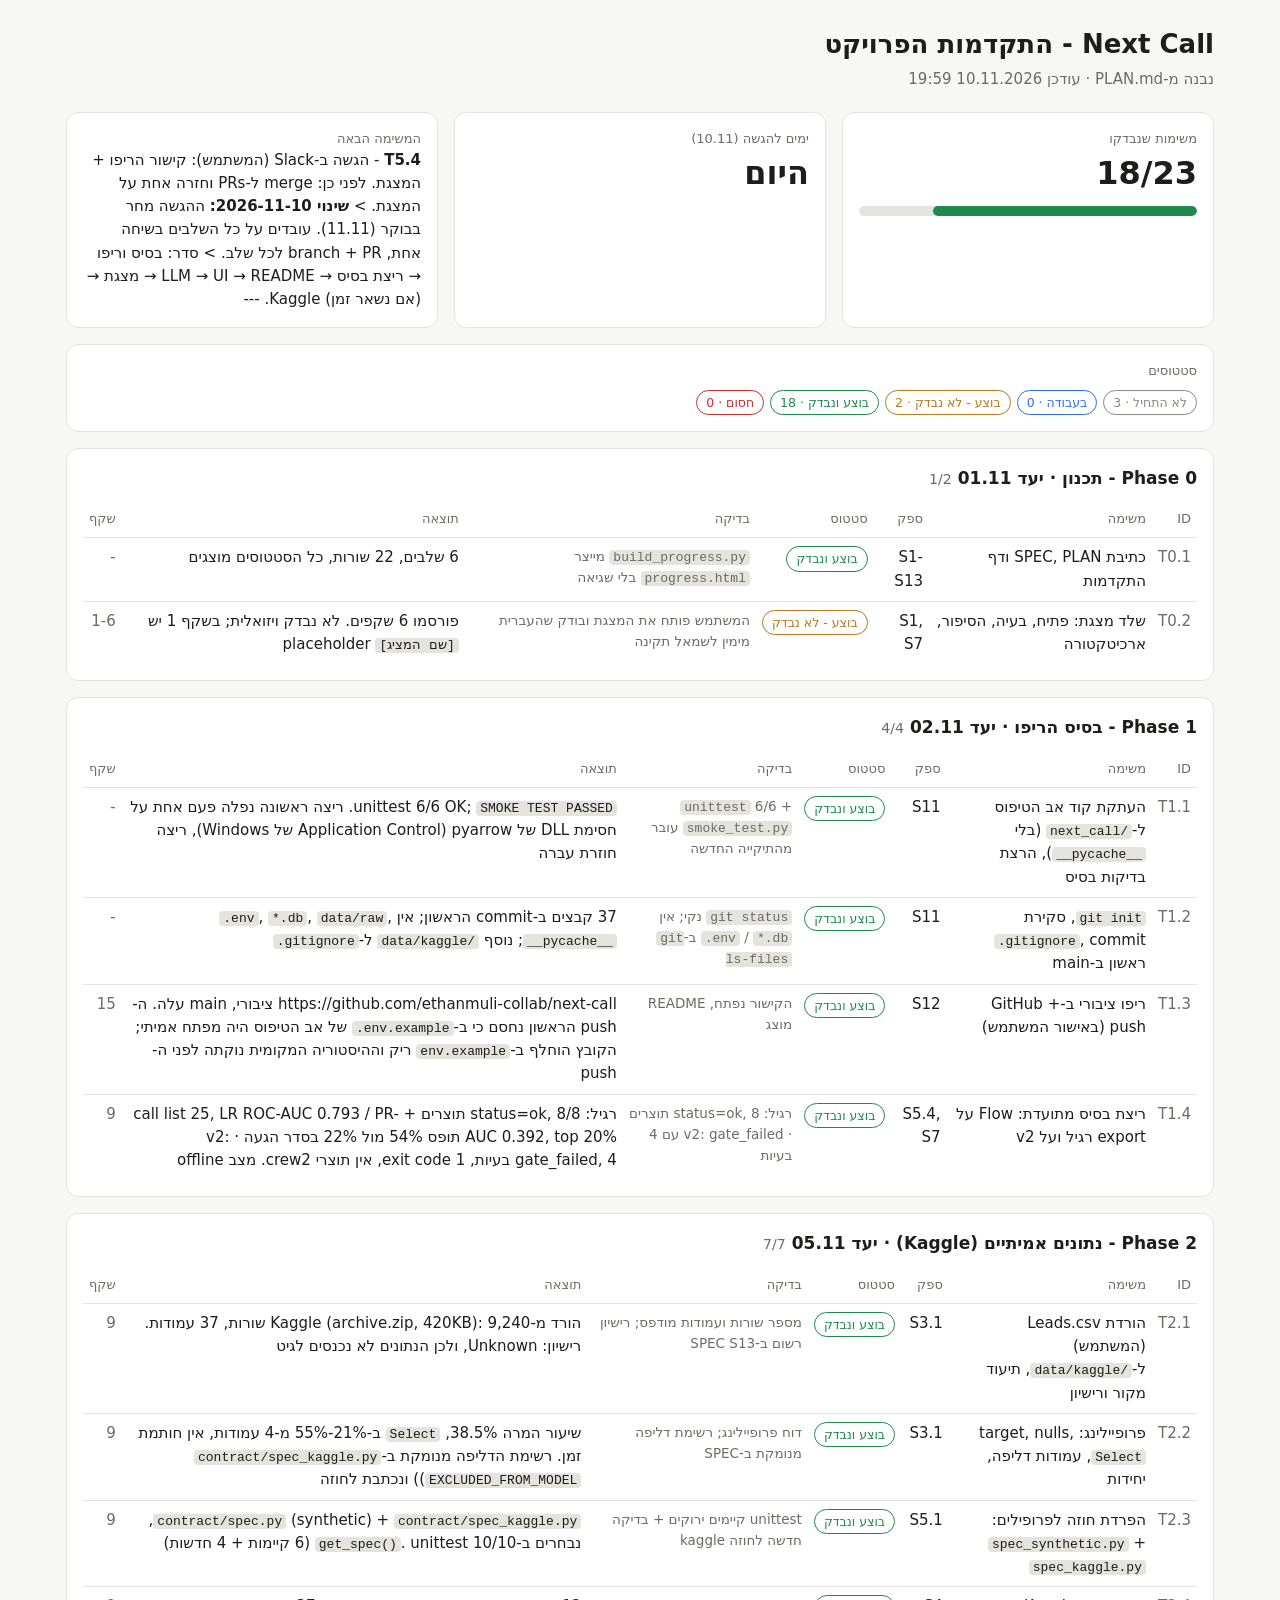
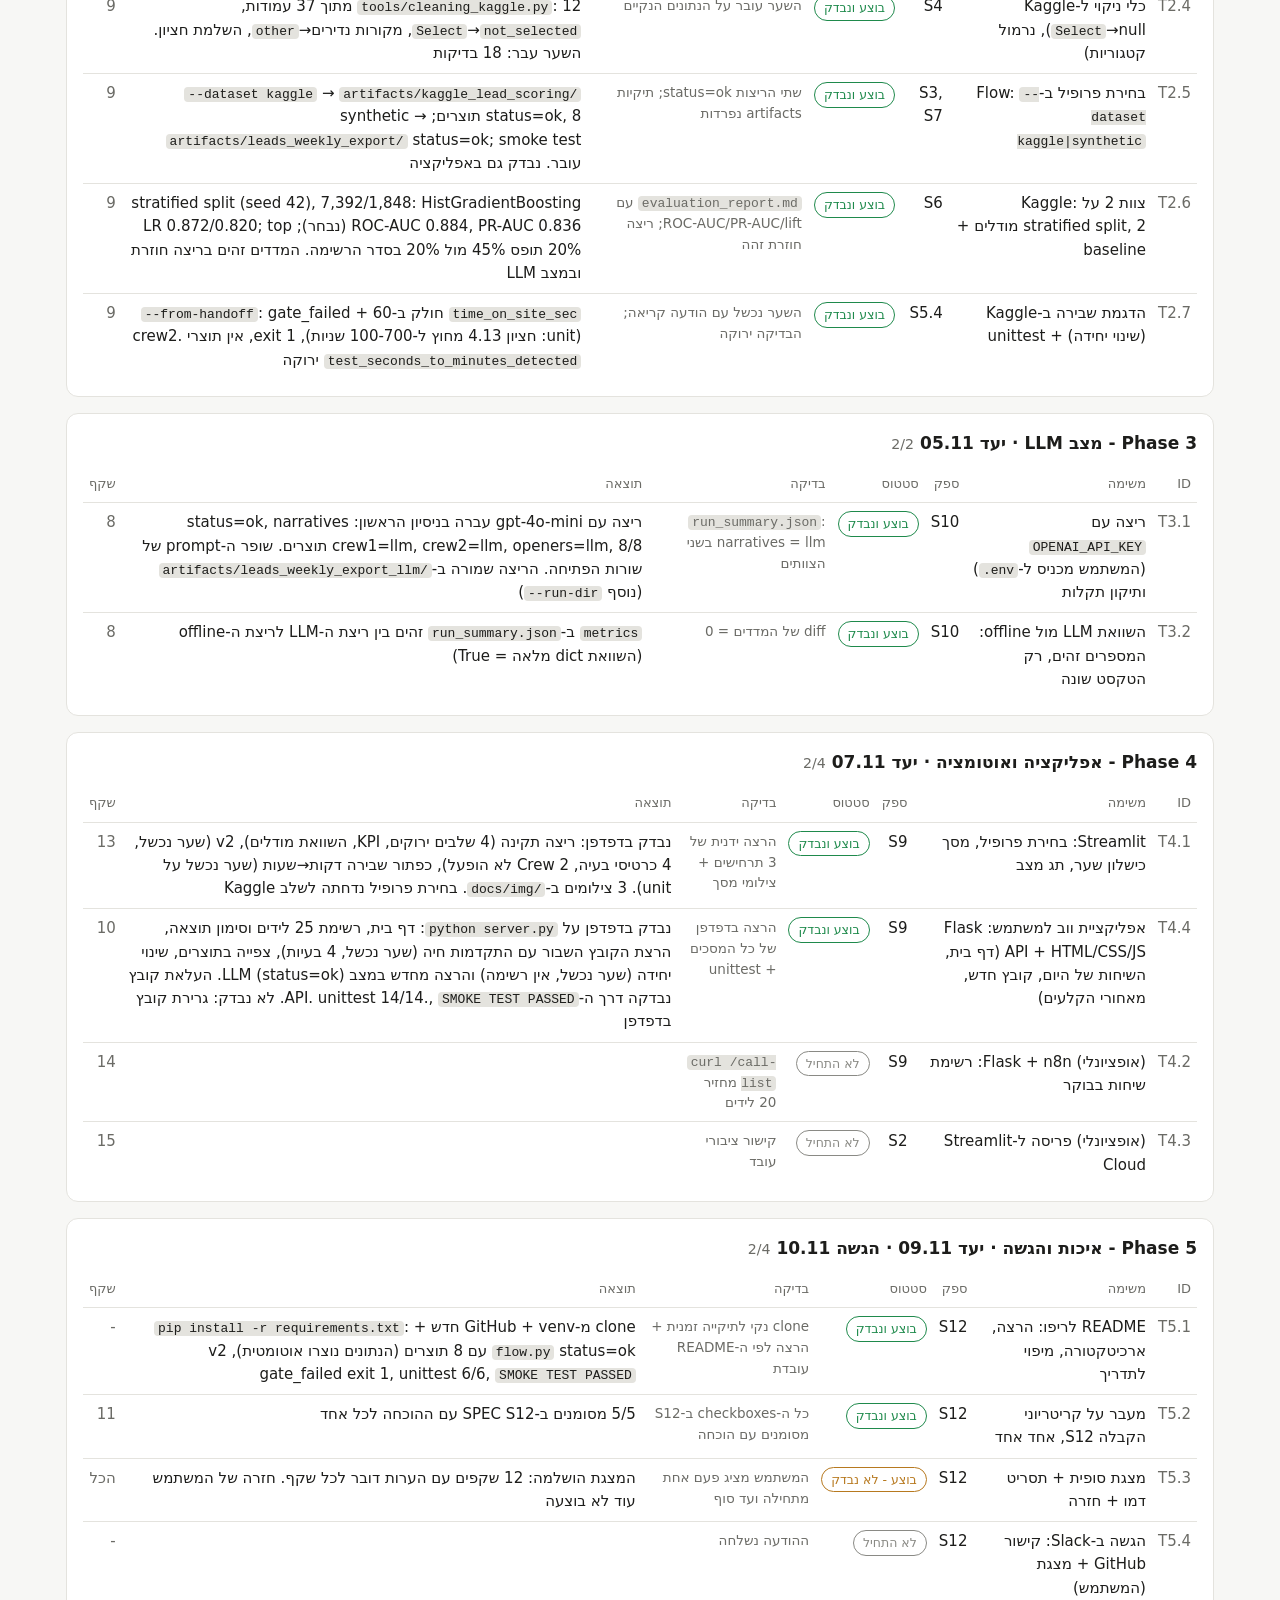
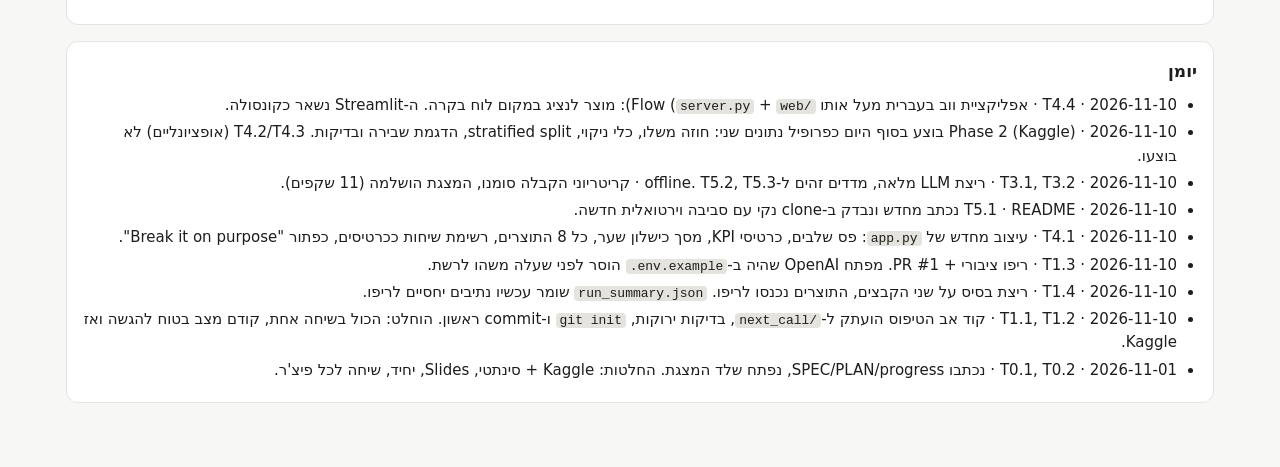
==== commit 52dbc48e: "Merge pull request #6 from ethanmuli-collab/task/T4-web-app T4.4: web app for the rep (Flask + HTML/" ====
--- a/docs/progress.html
+++ b/docs/progress.html
@@ -31,16 +31,16 @@
 ul { margin:0; padding-inline-start:20px } li { margin-bottom:4px }
 </style></head><body><main>
 <h1>Next Call - התקדמות הפרויקט</h1>
-<p class="sub">נבנה מ-PLAN.md · עודכן 10.11.2026 19:30</p>
+<p class="sub">נבנה מ-PLAN.md · עודכן 10.11.2026 19:59</p>
 <div class="top">
-  <div class="card"><div class="label">משימות שנבדקו</div><div class="big">17/22</div>
-    <div class="bar"><i style="width:77%"></i></div></div>
+  <div class="card"><div class="label">משימות שנבדקו</div><div class="big">18/23</div>
+    <div class="bar"><i style="width:78%"></i></div></div>
   <div class="card"><div class="label">ימים להגשה (10.11)</div><div class="big" id="days">-</div></div>
   <div class="card"><div class="label">המשימה הבאה</div><div><strong>T5.4</strong> - הגשה ב-Slack (המשתמש): קישור הריפו + המצגת. לפני כן: merge ל-PRs וחזרה אחת על המצגת. &gt; <strong>שינוי 2026-11-10:</strong> ההגשה מחר בבוקר (11.11). עובדים על כל השלבים בשיחה אחת, branch + PR לכל שלב. &gt; סדר: בסיס וריפו → ריצת בסיס → LLM → UI → README → מצגת → (אם נשאר זמן) Kaggle. ---</div></div>
 </div>
-<div class="card"><div class="label">סטטוסים</div><div class="chips"><span class="chip todo">לא התחיל · 3</span><span class="chip doing">בעבודה · 0</span><span class="chip done">בוצע - לא נבדק · 2</span><span class="chip ok">בוצע ונבדק · 17</span><span class="chip blocked">חסום · 0</span></div></div>
-<section><h2>Phase 0 - תכנון · יעד 01.11 <small>1/2</small></h2><div class="scroll"><table><thead><tr><th>ID</th><th>משימה</th><th>ספק</th><th>סטטוס</th><th>בדיקה</th><th>תוצאה</th><th>שקף</th></tr></thead><tbody><tr><td class="id">T0.1</td><td>כתיבת SPEC, PLAN ודף התקדמות</td><td>S1-S13</td><td><span class="chip ok">בוצע ונבדק</span></td><td class="muted"><code>build_progress.py</code> מייצר <code>progress.html</code> בלי שגיאה</td><td>6 שלבים, 22 שורות, כל הסטטוסים מוצגים</td><td class="id">-</td></tr><tr><td class="id">T0.2</td><td>שלד מצגת: פתיח, בעיה, הסיפור, ארכיטקטורה</td><td>S1, S7</td><td><span class="chip done">בוצע - לא נבדק</span></td><td class="muted">המשתמש פותח את המצגת ובודק שהעברית מימין לשמאל תקינה</td><td>פורסמו 6 שקפים. לא נבדק ויזואלית; בשקף 1 יש placeholder <code>[שם המציג]</code></td><td class="id">1-6</td></tr></tbody></table></div></section><section><h2>Phase 1 - בסיס הריפו · יעד 02.11 <small>4/4</small></h2><div class="scroll"><table><thead><tr><th>ID</th><th>משימה</th><th>ספק</th><th>סטטוס</th><th>בדיקה</th><th>תוצאה</th><th>שקף</th></tr></thead><tbody><tr><td class="id">T1.1</td><td>העתקת קוד אב הטיפוס ל-<code>next_call/</code> (בלי <code>__pycache__</code>), הרצת בדיקות בסיס</td><td>S11</td><td><span class="chip ok">בוצע ונבדק</span></td><td class="muted"><code>unittest</code> 6/6 + <code>smoke_test.py</code> עובר מהתיקייה החדשה</td><td>unittest 6/6 OK; <code>SMOKE TEST PASSED</code>. ריצה ראשונה נפלה פעם אחת על חסימת DLL של pyarrow (Application Control של Windows), ריצה חוזרת עברה</td><td class="id">-</td></tr><tr><td class="id">T1.2</td><td><code>git init</code>, סקירת <code>.gitignore</code>, commit ראשון ב-main</td><td>S11</td><td><span class="chip ok">בוצע ונבדק</span></td><td class="muted"><code>git status</code> נקי; אין <code>.env</code> / <code>*.db</code> ב-<code>git ls-files</code></td><td>37 קבצים ב-commit הראשון; אין <code>.env</code>, <code>*.db</code>, <code>data/raw</code>, <code>__pycache__</code>; נוסף <code>data/kaggle/</code> ל-<code>.gitignore</code></td><td class="id">-</td></tr><tr><td class="id">T1.3</td><td>ריפו ציבורי ב-GitHub + push (באישור המשתמש)</td><td>S12</td><td><span class="chip ok">בוצע ונבדק</span></td><td class="muted">הקישור נפתח, README מוצג</td><td>https://github.com/ethanmuli-collab/next-call ציבורי, main עלה. ה-push הראשון נחסם כי ב-<code>.env.example</code> של אב הטיפוס היה מפתח אמיתי; הקובץ הוחלף ב-<code>env.example</code> ריק וההיסטוריה המקומית נוקתה לפני ה-push</td><td class="id">15</td></tr><tr><td class="id">T1.4</td><td>ריצת בסיס מתועדת: Flow על export רגיל ועל v2</td><td>S5.4, S7</td><td><span class="chip ok">בוצע ונבדק</span></td><td class="muted">רגיל: status=ok, 8 תוצרים · v2: gate_failed עם 4 בעיות</td><td>רגיל: status=ok, 8/8 תוצרים + call list 25, LR ROC-AUC 0.793 / PR-AUC 0.392, top 20% תופס 54% מול 22% בסדר הגעה · v2: gate_failed, 4 בעיות, exit code 1, אין תוצרי crew2. מצב offline</td><td class="id">9</td></tr></tbody></table></div></section><section><h2>Phase 2 - נתונים אמיתיים (Kaggle) · יעד 05.11 <small>7/7</small></h2><div class="scroll"><table><thead><tr><th>ID</th><th>משימה</th><th>ספק</th><th>סטטוס</th><th>בדיקה</th><th>תוצאה</th><th>שקף</th></tr></thead><tbody><tr><td class="id">T2.1</td><td>הורדת Leads.csv (המשתמש) ל-<code>data/kaggle/</code>, תיעוד מקור ורישיון</td><td>S3.1</td><td><span class="chip ok">בוצע ונבדק</span></td><td class="muted">מספר שורות ועמודות מודפס; רישיון רשום ב-SPEC S13</td><td>הורד מ-Kaggle (archive.zip, 420KB): 9,240 שורות, 37 עמודות. רישיון: Unknown, ולכן הנתונים לא נכנסים לגיט</td><td class="id">9</td></tr><tr><td class="id">T2.2</td><td>פרופיילינג: target, nulls, <code>Select</code>, עמודות דליפה, יחידות</td><td>S3.1</td><td><span class="chip ok">בוצע ונבדק</span></td><td class="muted">דוח פרופיילינג; רשימת דליפה מנומקת ב-SPEC</td><td>שיעור המרה 38.5%, <code>Select</code> ב-21%-55% מ-4 עמודות, אין חותמת זמן. רשימת הדליפה מנומקת ב-<code>contract/spec_kaggle.py</code> (<code>EXCLUDED_FROM_MODEL</code>) ונכתבת לחוזה</td><td class="id">9</td></tr><tr><td class="id">T2.3</td><td>הפרדת חוזה לפרופילים: <code>spec_synthetic.py</code> + <code>spec_kaggle.py</code></td><td>S5.1</td><td><span class="chip ok">בוצע ונבדק</span></td><td class="muted">unittest קיימים ירוקים + בדיקה חדשה לחוזה kaggle</td><td><code>contract/spec.py</code> (synthetic) + <code>contract/spec_kaggle.py</code>, נבחרים ב-<code>get_spec()</code>. unittest 10/10 (6 קיימות + 4 חדשות)</td><td class="id">9</td></tr><tr><td class="id">T2.4</td><td>כלי ניקוי ל-Kaggle (<code>Select</code>→null, נרמול קטגוריות)</td><td>S4</td><td><span class="chip ok">בוצע ונבדק</span></td><td class="muted">השער עובר על הנתונים הנקיים</td><td><code>tools/cleaning_kaggle.py</code>: 12 מתוך 37 עמודות, <code>Select</code>→<code>not_selected</code>, מקורות נדירים→<code>other</code>, השלמת חציון. השער עבר: 18 בדיקות</td><td class="id">9</td></tr><tr><td class="id">T2.5</td><td>בחירת פרופיל ב-Flow: <code>--dataset kaggle|synthetic</code></td><td>S3, S7</td><td><span class="chip ok">בוצע ונבדק</span></td><td class="muted">שתי הריצות status=ok; תיקיות artifacts נפרדות</td><td><code>--dataset kaggle</code> → <code>artifacts/kaggle_lead_scoring/</code> status=ok, 8 תוצרים; synthetic → <code>artifacts/leads_weekly_export/</code> status=ok; smoke test עובר. נבדק גם באפליקציה</td><td class="id">9</td></tr><tr><td class="id">T2.6</td><td>צוות 2 על Kaggle: stratified split, 2 מודלים + baseline</td><td>S6</td><td><span class="chip ok">בוצע ונבדק</span></td><td class="muted"><code>evaluation_report.md</code> עם ROC-AUC/PR-AUC/lift; ריצה חוזרת זהה</td><td>stratified split (seed 42), 7,392/1,848: HistGradientBoosting ROC-AUC 0.884, PR-AUC 0.836 (נבחר); LR 0.872/0.820; top 20% תופס 45% מול 20% בסדר הרשימה. המדדים זהים בריצה חוזרת ובמצב LLM</td><td class="id">9</td></tr><tr><td class="id">T2.7</td><td>הדגמת שבירה ב-Kaggle (שינוי יחידה) + unittest</td><td>S5.4</td><td><span class="chip ok">בוצע ונבדק</span></td><td class="muted">השער נכשל עם הודעה קריאה; הבדיקה ירוקה</td><td><code>time_on_site_sec</code> חולק ב-60 + <code>--from-handoff</code>: gate_failed (unit: חציון 4.13 מחוץ ל-100-700 שניות), exit 1, אין תוצרי crew2. <code>test_seconds_to_minutes_detected</code> ירוקה</td><td class="id">9</td></tr></tbody></table></div></section><section><h2>Phase 3 - מצב LLM · יעד 05.11 <small>2/2</small></h2><div class="scroll"><table><thead><tr><th>ID</th><th>משימה</th><th>ספק</th><th>סטטוס</th><th>בדיקה</th><th>תוצאה</th><th>שקף</th></tr></thead><tbody><tr><td class="id">T3.1</td><td>ריצה עם <code>OPENAI_API_KEY</code> (המשתמש מכניס ל-<code>.env</code>) ותיקון תקלות</td><td>S10</td><td><span class="chip ok">בוצע ונבדק</span></td><td class="muted"><code>run_summary.json</code>: narratives = llm בשני הצוותים</td><td>ריצה עם gpt-4o-mini עברה בניסיון הראשון: status=ok, narratives crew1=llm, crew2=llm, openers=llm, 8/8 תוצרים. שופר ה-prompt של שורות הפתיחה. הריצה שמורה ב-<code>artifacts/leads_weekly_export_llm/</code> (נוסף <code>--run-dir</code>)</td><td class="id">8</td></tr><tr><td class="id">T3.2</td><td>השוואת LLM מול offline: המספרים זהים, רק הטקסט שונה</td><td>S10</td><td><span class="chip ok">בוצע ונבדק</span></td><td class="muted">diff של המדדים = 0</td><td><code>metrics</code> ב-<code>run_summary.json</code> זהים בין ריצת ה-LLM לריצת ה-offline (השוואת dict מלאה = True)</td><td class="id">8</td></tr></tbody></table></div></section><section><h2>Phase 4 - אפליקציה ואוטומציה · יעד 07.11 <small>1/3</small></h2><div class="scroll"><table><thead><tr><th>ID</th><th>משימה</th><th>ספק</th><th>סטטוס</th><th>בדיקה</th><th>תוצאה</th><th>שקף</th></tr></thead><tbody><tr><td class="id">T4.1</td><td>Streamlit: בחירת פרופיל, מסך כישלון שער, תג מצב</td><td>S9</td><td><span class="chip ok">בוצע ונבדק</span></td><td class="muted">הרצה ידנית של 3 תרחישים + צילומי מסך</td><td>נבדק בדפדפן: ריצה תקינה (4 שלבים ירוקים, KPI, השוואת מודלים), v2 (שער נכשל, 4 כרטיסי בעיה, Crew 2 לא הופעל), כפתור שבירה דקות→שעות (שער נכשל על unit). 3 צילומים ב-<code>docs/img/</code>. בחירת פרופיל נדחתה לשלב Kaggle</td><td class="id">13</td></tr><tr><td class="id">T4.2</td><td>(אופציונלי) Flask + n8n: רשימת שיחות בבוקר</td><td>S9</td><td><span class="chip todo">לא התחיל</span></td><td class="muted"><code>curl /call-list</code> מחזיר 20 לידים</td><td></td><td class="id">14</td></tr><tr><td class="id">T4.3</td><td>(אופציונלי) פריסה ל-Streamlit Cloud</td><td>S2</td><td><span class="chip todo">לא התחיל</span></td><td class="muted">קישור ציבורי עובד</td><td></td><td class="id">15</td></tr></tbody></table></div></section><section><h2>Phase 5 - איכות והגשה · יעד 09.11 · הגשה 10.11 <small>2/4</small></h2><div class="scroll"><table><thead><tr><th>ID</th><th>משימה</th><th>ספק</th><th>סטטוס</th><th>בדיקה</th><th>תוצאה</th><th>שקף</th></tr></thead><tbody><tr><td class="id">T5.1</td><td>README לריפו: הרצה, ארכיטקטורה, מיפוי לתדריך</td><td>S12</td><td><span class="chip ok">בוצע ונבדק</span></td><td class="muted">clone נקי לתיקייה זמנית + הרצה לפי ה-README עובדת</td><td>clone מ-GitHub + venv חדש + <code>pip install -r requirements.txt</code>: <code>flow.py</code> status=ok עם 8 תוצרים (הנתונים נוצרו אוטומטית), v2 gate_failed exit 1, unittest 6/6, <code>SMOKE TEST PASSED</code></td><td class="id">-</td></tr><tr><td class="id">T5.2</td><td>מעבר על קריטריוני הקבלה S12, אחד אחד</td><td>S12</td><td><span class="chip ok">בוצע ונבדק</span></td><td class="muted">כל ה-checkboxes ב-S12 מסומנים עם הוכחה</td><td>5/5 מסומנים ב-SPEC S12 עם ההוכחה לכל אחד</td><td class="id">11</td></tr><tr><td class="id">T5.3</td><td>מצגת סופית + תסריט דמו + חזרה</td><td>S12</td><td><span class="chip done">בוצע - לא נבדק</span></td><td class="muted">המשתמש מציג פעם אחת מתחילה ועד סוף</td><td>המצגת הושלמה: 12 שקפים עם הערות דובר לכל שקף. חזרה של המשתמש עוד לא בוצעה</td><td class="id">הכל</td></tr><tr><td class="id">T5.4</td><td>הגשה ב-Slack: קישור GitHub + מצגת (המשתמש)</td><td>S12</td><td><span class="chip todo">לא התחיל</span></td><td class="muted">ההודעה נשלחה</td><td></td><td class="id">-</td></tr></tbody></table></div></section>
-<section><h2>יומן</h2><ul><li>2026-11-10 · Phase 2 (Kaggle) בוצע בסוף היום כפרופיל נתונים שני: חוזה משלו, כלי ניקוי, stratified split, הדגמת שבירה ובדיקות. T4.2/T4.3 (אופציונליים) לא בוצעו.</li><li>2026-11-10 · T3.1, T3.2 · ריצת LLM מלאה, מדדים זהים ל-offline. T5.2, T5.3 · קריטריוני הקבלה סומנו, המצגת הושלמה (11 שקפים).</li><li>2026-11-10 · T5.1 · README נכתב מחדש ונבדק ב-clone נקי עם סביבה וירטואלית חדשה.</li><li>2026-11-10 · T4.1 · עיצוב מחדש של <code>app.py</code>: פס שלבים, כרטיסי KPI, מסך כישלון שער, כל 8 התוצרים, רשימת שיחות ככרטיסים, כפתור &quot;Break it on purpose&quot;.</li><li>2026-11-10 · T1.3 · ריפו ציבורי + PR #1. מפתח OpenAI שהיה ב-<code>.env.example</code> הוסר לפני שעלה משהו לרשת.</li><li>2026-11-10 · T1.4 · ריצת בסיס על שני הקבצים, התוצרים נכנסו לריפו. <code>run_summary.json</code> שומר עכשיו נתיבים יחסיים לריפו.</li><li>2026-11-10 · T1.1, T1.2 · קוד אב הטיפוס הועתק ל-<code>next_call/</code>, בדיקות ירוקות, <code>git init</code> ו-commit ראשון. הוחלט: הכול בשיחה אחת, קודם מצב בטוח להגשה ואז Kaggle.</li><li>2026-11-01 · T0.1, T0.2 · נכתבו SPEC/PLAN/progress, נפתח שלד המצגת. החלטות: Kaggle + סינתטי, Slides, יחיד, שיחה לכל פיצ&#x27;ר.</li></ul></section>
+<div class="card"><div class="label">סטטוסים</div><div class="chips"><span class="chip todo">לא התחיל · 3</span><span class="chip doing">בעבודה · 0</span><span class="chip done">בוצע - לא נבדק · 2</span><span class="chip ok">בוצע ונבדק · 18</span><span class="chip blocked">חסום · 0</span></div></div>
+<section><h2>Phase 0 - תכנון · יעד 01.11 <small>1/2</small></h2><div class="scroll"><table><thead><tr><th>ID</th><th>משימה</th><th>ספק</th><th>סטטוס</th><th>בדיקה</th><th>תוצאה</th><th>שקף</th></tr></thead><tbody><tr><td class="id">T0.1</td><td>כתיבת SPEC, PLAN ודף התקדמות</td><td>S1-S13</td><td><span class="chip ok">בוצע ונבדק</span></td><td class="muted"><code>build_progress.py</code> מייצר <code>progress.html</code> בלי שגיאה</td><td>6 שלבים, 22 שורות, כל הסטטוסים מוצגים</td><td class="id">-</td></tr><tr><td class="id">T0.2</td><td>שלד מצגת: פתיח, בעיה, הסיפור, ארכיטקטורה</td><td>S1, S7</td><td><span class="chip done">בוצע - לא נבדק</span></td><td class="muted">המשתמש פותח את המצגת ובודק שהעברית מימין לשמאל תקינה</td><td>פורסמו 6 שקפים. לא נבדק ויזואלית; בשקף 1 יש placeholder <code>[שם המציג]</code></td><td class="id">1-6</td></tr></tbody></table></div></section><section><h2>Phase 1 - בסיס הריפו · יעד 02.11 <small>4/4</small></h2><div class="scroll"><table><thead><tr><th>ID</th><th>משימה</th><th>ספק</th><th>סטטוס</th><th>בדיקה</th><th>תוצאה</th><th>שקף</th></tr></thead><tbody><tr><td class="id">T1.1</td><td>העתקת קוד אב הטיפוס ל-<code>next_call/</code> (בלי <code>__pycache__</code>), הרצת בדיקות בסיס</td><td>S11</td><td><span class="chip ok">בוצע ונבדק</span></td><td class="muted"><code>unittest</code> 6/6 + <code>smoke_test.py</code> עובר מהתיקייה החדשה</td><td>unittest 6/6 OK; <code>SMOKE TEST PASSED</code>. ריצה ראשונה נפלה פעם אחת על חסימת DLL של pyarrow (Application Control של Windows), ריצה חוזרת עברה</td><td class="id">-</td></tr><tr><td class="id">T1.2</td><td><code>git init</code>, סקירת <code>.gitignore</code>, commit ראשון ב-main</td><td>S11</td><td><span class="chip ok">בוצע ונבדק</span></td><td class="muted"><code>git status</code> נקי; אין <code>.env</code> / <code>*.db</code> ב-<code>git ls-files</code></td><td>37 קבצים ב-commit הראשון; אין <code>.env</code>, <code>*.db</code>, <code>data/raw</code>, <code>__pycache__</code>; נוסף <code>data/kaggle/</code> ל-<code>.gitignore</code></td><td class="id">-</td></tr><tr><td class="id">T1.3</td><td>ריפו ציבורי ב-GitHub + push (באישור המשתמש)</td><td>S12</td><td><span class="chip ok">בוצע ונבדק</span></td><td class="muted">הקישור נפתח, README מוצג</td><td>https://github.com/ethanmuli-collab/next-call ציבורי, main עלה. ה-push הראשון נחסם כי ב-<code>.env.example</code> של אב הטיפוס היה מפתח אמיתי; הקובץ הוחלף ב-<code>env.example</code> ריק וההיסטוריה המקומית נוקתה לפני ה-push</td><td class="id">15</td></tr><tr><td class="id">T1.4</td><td>ריצת בסיס מתועדת: Flow על export רגיל ועל v2</td><td>S5.4, S7</td><td><span class="chip ok">בוצע ונבדק</span></td><td class="muted">רגיל: status=ok, 8 תוצרים · v2: gate_failed עם 4 בעיות</td><td>רגיל: status=ok, 8/8 תוצרים + call list 25, LR ROC-AUC 0.793 / PR-AUC 0.392, top 20% תופס 54% מול 22% בסדר הגעה · v2: gate_failed, 4 בעיות, exit code 1, אין תוצרי crew2. מצב offline</td><td class="id">9</td></tr></tbody></table></div></section><section><h2>Phase 2 - נתונים אמיתיים (Kaggle) · יעד 05.11 <small>7/7</small></h2><div class="scroll"><table><thead><tr><th>ID</th><th>משימה</th><th>ספק</th><th>סטטוס</th><th>בדיקה</th><th>תוצאה</th><th>שקף</th></tr></thead><tbody><tr><td class="id">T2.1</td><td>הורדת Leads.csv (המשתמש) ל-<code>data/kaggle/</code>, תיעוד מקור ורישיון</td><td>S3.1</td><td><span class="chip ok">בוצע ונבדק</span></td><td class="muted">מספר שורות ועמודות מודפס; רישיון רשום ב-SPEC S13</td><td>הורד מ-Kaggle (archive.zip, 420KB): 9,240 שורות, 37 עמודות. רישיון: Unknown, ולכן הנתונים לא נכנסים לגיט</td><td class="id">9</td></tr><tr><td class="id">T2.2</td><td>פרופיילינג: target, nulls, <code>Select</code>, עמודות דליפה, יחידות</td><td>S3.1</td><td><span class="chip ok">בוצע ונבדק</span></td><td class="muted">דוח פרופיילינג; רשימת דליפה מנומקת ב-SPEC</td><td>שיעור המרה 38.5%, <code>Select</code> ב-21%-55% מ-4 עמודות, אין חותמת זמן. רשימת הדליפה מנומקת ב-<code>contract/spec_kaggle.py</code> (<code>EXCLUDED_FROM_MODEL</code>) ונכתבת לחוזה</td><td class="id">9</td></tr><tr><td class="id">T2.3</td><td>הפרדת חוזה לפרופילים: <code>spec_synthetic.py</code> + <code>spec_kaggle.py</code></td><td>S5.1</td><td><span class="chip ok">בוצע ונבדק</span></td><td class="muted">unittest קיימים ירוקים + בדיקה חדשה לחוזה kaggle</td><td><code>contract/spec.py</code> (synthetic) + <code>contract/spec_kaggle.py</code>, נבחרים ב-<code>get_spec()</code>. unittest 10/10 (6 קיימות + 4 חדשות)</td><td class="id">9</td></tr><tr><td class="id">T2.4</td><td>כלי ניקוי ל-Kaggle (<code>Select</code>→null, נרמול קטגוריות)</td><td>S4</td><td><span class="chip ok">בוצע ונבדק</span></td><td class="muted">השער עובר על הנתונים הנקיים</td><td><code>tools/cleaning_kaggle.py</code>: 12 מתוך 37 עמודות, <code>Select</code>→<code>not_selected</code>, מקורות נדירים→<code>other</code>, השלמת חציון. השער עבר: 18 בדיקות</td><td class="id">9</td></tr><tr><td class="id">T2.5</td><td>בחירת פרופיל ב-Flow: <code>--dataset kaggle|synthetic</code></td><td>S3, S7</td><td><span class="chip ok">בוצע ונבדק</span></td><td class="muted">שתי הריצות status=ok; תיקיות artifacts נפרדות</td><td><code>--dataset kaggle</code> → <code>artifacts/kaggle_lead_scoring/</code> status=ok, 8 תוצרים; synthetic → <code>artifacts/leads_weekly_export/</code> status=ok; smoke test עובר. נבדק גם באפליקציה</td><td class="id">9</td></tr><tr><td class="id">T2.6</td><td>צוות 2 על Kaggle: stratified split, 2 מודלים + baseline</td><td>S6</td><td><span class="chip ok">בוצע ונבדק</span></td><td class="muted"><code>evaluation_report.md</code> עם ROC-AUC/PR-AUC/lift; ריצה חוזרת זהה</td><td>stratified split (seed 42), 7,392/1,848: HistGradientBoosting ROC-AUC 0.884, PR-AUC 0.836 (נבחר); LR 0.872/0.820; top 20% תופס 45% מול 20% בסדר הרשימה. המדדים זהים בריצה חוזרת ובמצב LLM</td><td class="id">9</td></tr><tr><td class="id">T2.7</td><td>הדגמת שבירה ב-Kaggle (שינוי יחידה) + unittest</td><td>S5.4</td><td><span class="chip ok">בוצע ונבדק</span></td><td class="muted">השער נכשל עם הודעה קריאה; הבדיקה ירוקה</td><td><code>time_on_site_sec</code> חולק ב-60 + <code>--from-handoff</code>: gate_failed (unit: חציון 4.13 מחוץ ל-100-700 שניות), exit 1, אין תוצרי crew2. <code>test_seconds_to_minutes_detected</code> ירוקה</td><td class="id">9</td></tr></tbody></table></div></section><section><h2>Phase 3 - מצב LLM · יעד 05.11 <small>2/2</small></h2><div class="scroll"><table><thead><tr><th>ID</th><th>משימה</th><th>ספק</th><th>סטטוס</th><th>בדיקה</th><th>תוצאה</th><th>שקף</th></tr></thead><tbody><tr><td class="id">T3.1</td><td>ריצה עם <code>OPENAI_API_KEY</code> (המשתמש מכניס ל-<code>.env</code>) ותיקון תקלות</td><td>S10</td><td><span class="chip ok">בוצע ונבדק</span></td><td class="muted"><code>run_summary.json</code>: narratives = llm בשני הצוותים</td><td>ריצה עם gpt-4o-mini עברה בניסיון הראשון: status=ok, narratives crew1=llm, crew2=llm, openers=llm, 8/8 תוצרים. שופר ה-prompt של שורות הפתיחה. הריצה שמורה ב-<code>artifacts/leads_weekly_export_llm/</code> (נוסף <code>--run-dir</code>)</td><td class="id">8</td></tr><tr><td class="id">T3.2</td><td>השוואת LLM מול offline: המספרים זהים, רק הטקסט שונה</td><td>S10</td><td><span class="chip ok">בוצע ונבדק</span></td><td class="muted">diff של המדדים = 0</td><td><code>metrics</code> ב-<code>run_summary.json</code> זהים בין ריצת ה-LLM לריצת ה-offline (השוואת dict מלאה = True)</td><td class="id">8</td></tr></tbody></table></div></section><section><h2>Phase 4 - אפליקציה ואוטומציה · יעד 07.11 <small>2/4</small></h2><div class="scroll"><table><thead><tr><th>ID</th><th>משימה</th><th>ספק</th><th>סטטוס</th><th>בדיקה</th><th>תוצאה</th><th>שקף</th></tr></thead><tbody><tr><td class="id">T4.1</td><td>Streamlit: בחירת פרופיל, מסך כישלון שער, תג מצב</td><td>S9</td><td><span class="chip ok">בוצע ונבדק</span></td><td class="muted">הרצה ידנית של 3 תרחישים + צילומי מסך</td><td>נבדק בדפדפן: ריצה תקינה (4 שלבים ירוקים, KPI, השוואת מודלים), v2 (שער נכשל, 4 כרטיסי בעיה, Crew 2 לא הופעל), כפתור שבירה דקות→שעות (שער נכשל על unit). 3 צילומים ב-<code>docs/img/</code>. בחירת פרופיל נדחתה לשלב Kaggle</td><td class="id">13</td></tr><tr><td class="id">T4.4</td><td>אפליקציית ווב למשתמש: Flask API + HTML/CSS/JS (דף בית, השיחות של היום, קובץ חדש, מאחורי הקלעים)</td><td>S9</td><td><span class="chip ok">בוצע ונבדק</span></td><td class="muted">הרצה בדפדפן של כל המסכים + unittest</td><td>נבדק בדפדפן על <code>python server.py</code>: דף בית, רשימת 25 לידים וסימון תוצאה, הרצת הקובץ השבור עם התקדמות חיה (שער נכשל, 4 בעיות), צפייה בתוצרים, שינוי יחידה (שער נכשל, אין רשימה) והרצה מחדש במצב LLM (status=ok). העלאת קובץ נבדקה דרך ה-API. unittest 14/14., <code>SMOKE TEST PASSED</code>. לא נבדק: גרירת קובץ בדפדפן</td><td class="id">10</td></tr><tr><td class="id">T4.2</td><td>(אופציונלי) Flask + n8n: רשימת שיחות בבוקר</td><td>S9</td><td><span class="chip todo">לא התחיל</span></td><td class="muted"><code>curl /call-list</code> מחזיר 20 לידים</td><td></td><td class="id">14</td></tr><tr><td class="id">T4.3</td><td>(אופציונלי) פריסה ל-Streamlit Cloud</td><td>S2</td><td><span class="chip todo">לא התחיל</span></td><td class="muted">קישור ציבורי עובד</td><td></td><td class="id">15</td></tr></tbody></table></div></section><section><h2>Phase 5 - איכות והגשה · יעד 09.11 · הגשה 10.11 <small>2/4</small></h2><div class="scroll"><table><thead><tr><th>ID</th><th>משימה</th><th>ספק</th><th>סטטוס</th><th>בדיקה</th><th>תוצאה</th><th>שקף</th></tr></thead><tbody><tr><td class="id">T5.1</td><td>README לריפו: הרצה, ארכיטקטורה, מיפוי לתדריך</td><td>S12</td><td><span class="chip ok">בוצע ונבדק</span></td><td class="muted">clone נקי לתיקייה זמנית + הרצה לפי ה-README עובדת</td><td>clone מ-GitHub + venv חדש + <code>pip install -r requirements.txt</code>: <code>flow.py</code> status=ok עם 8 תוצרים (הנתונים נוצרו אוטומטית), v2 gate_failed exit 1, unittest 6/6, <code>SMOKE TEST PASSED</code></td><td class="id">-</td></tr><tr><td class="id">T5.2</td><td>מעבר על קריטריוני הקבלה S12, אחד אחד</td><td>S12</td><td><span class="chip ok">בוצע ונבדק</span></td><td class="muted">כל ה-checkboxes ב-S12 מסומנים עם הוכחה</td><td>5/5 מסומנים ב-SPEC S12 עם ההוכחה לכל אחד</td><td class="id">11</td></tr><tr><td class="id">T5.3</td><td>מצגת סופית + תסריט דמו + חזרה</td><td>S12</td><td><span class="chip done">בוצע - לא נבדק</span></td><td class="muted">המשתמש מציג פעם אחת מתחילה ועד סוף</td><td>המצגת הושלמה: 12 שקפים עם הערות דובר לכל שקף. חזרה של המשתמש עוד לא בוצעה</td><td class="id">הכל</td></tr><tr><td class="id">T5.4</td><td>הגשה ב-Slack: קישור GitHub + מצגת (המשתמש)</td><td>S12</td><td><span class="chip todo">לא התחיל</span></td><td class="muted">ההודעה נשלחה</td><td></td><td class="id">-</td></tr></tbody></table></div></section>
+<section><h2>יומן</h2><ul><li>2026-11-10 · T4.4 · אפליקציית ווב בעברית מעל אותו Flow (<code>server.py</code> + <code>web/</code>): מוצר לנציג במקום לוח בקרה. ה-Streamlit נשאר כקונסולה.</li><li>2026-11-10 · Phase 2 (Kaggle) בוצע בסוף היום כפרופיל נתונים שני: חוזה משלו, כלי ניקוי, stratified split, הדגמת שבירה ובדיקות. T4.2/T4.3 (אופציונליים) לא בוצעו.</li><li>2026-11-10 · T3.1, T3.2 · ריצת LLM מלאה, מדדים זהים ל-offline. T5.2, T5.3 · קריטריוני הקבלה סומנו, המצגת הושלמה (11 שקפים).</li><li>2026-11-10 · T5.1 · README נכתב מחדש ונבדק ב-clone נקי עם סביבה וירטואלית חדשה.</li><li>2026-11-10 · T4.1 · עיצוב מחדש של <code>app.py</code>: פס שלבים, כרטיסי KPI, מסך כישלון שער, כל 8 התוצרים, רשימת שיחות ככרטיסים, כפתור &quot;Break it on purpose&quot;.</li><li>2026-11-10 · T1.3 · ריפו ציבורי + PR #1. מפתח OpenAI שהיה ב-<code>.env.example</code> הוסר לפני שעלה משהו לרשת.</li><li>2026-11-10 · T1.4 · ריצת בסיס על שני הקבצים, התוצרים נכנסו לריפו. <code>run_summary.json</code> שומר עכשיו נתיבים יחסיים לריפו.</li><li>2026-11-10 · T1.1, T1.2 · קוד אב הטיפוס הועתק ל-<code>next_call/</code>, בדיקות ירוקות, <code>git init</code> ו-commit ראשון. הוחלט: הכול בשיחה אחת, קודם מצב בטוח להגשה ואז Kaggle.</li><li>2026-11-01 · T0.1, T0.2 · נכתבו SPEC/PLAN/progress, נפתח שלד המצגת. החלטות: Kaggle + סינתטי, Slides, יחיד, שיחה לכל פיצ&#x27;ר.</li></ul></section>
 </main>
 <script>
 var d = Math.ceil((new Date("2026-11-10T23:59:00") - new Date()) / 864e5);
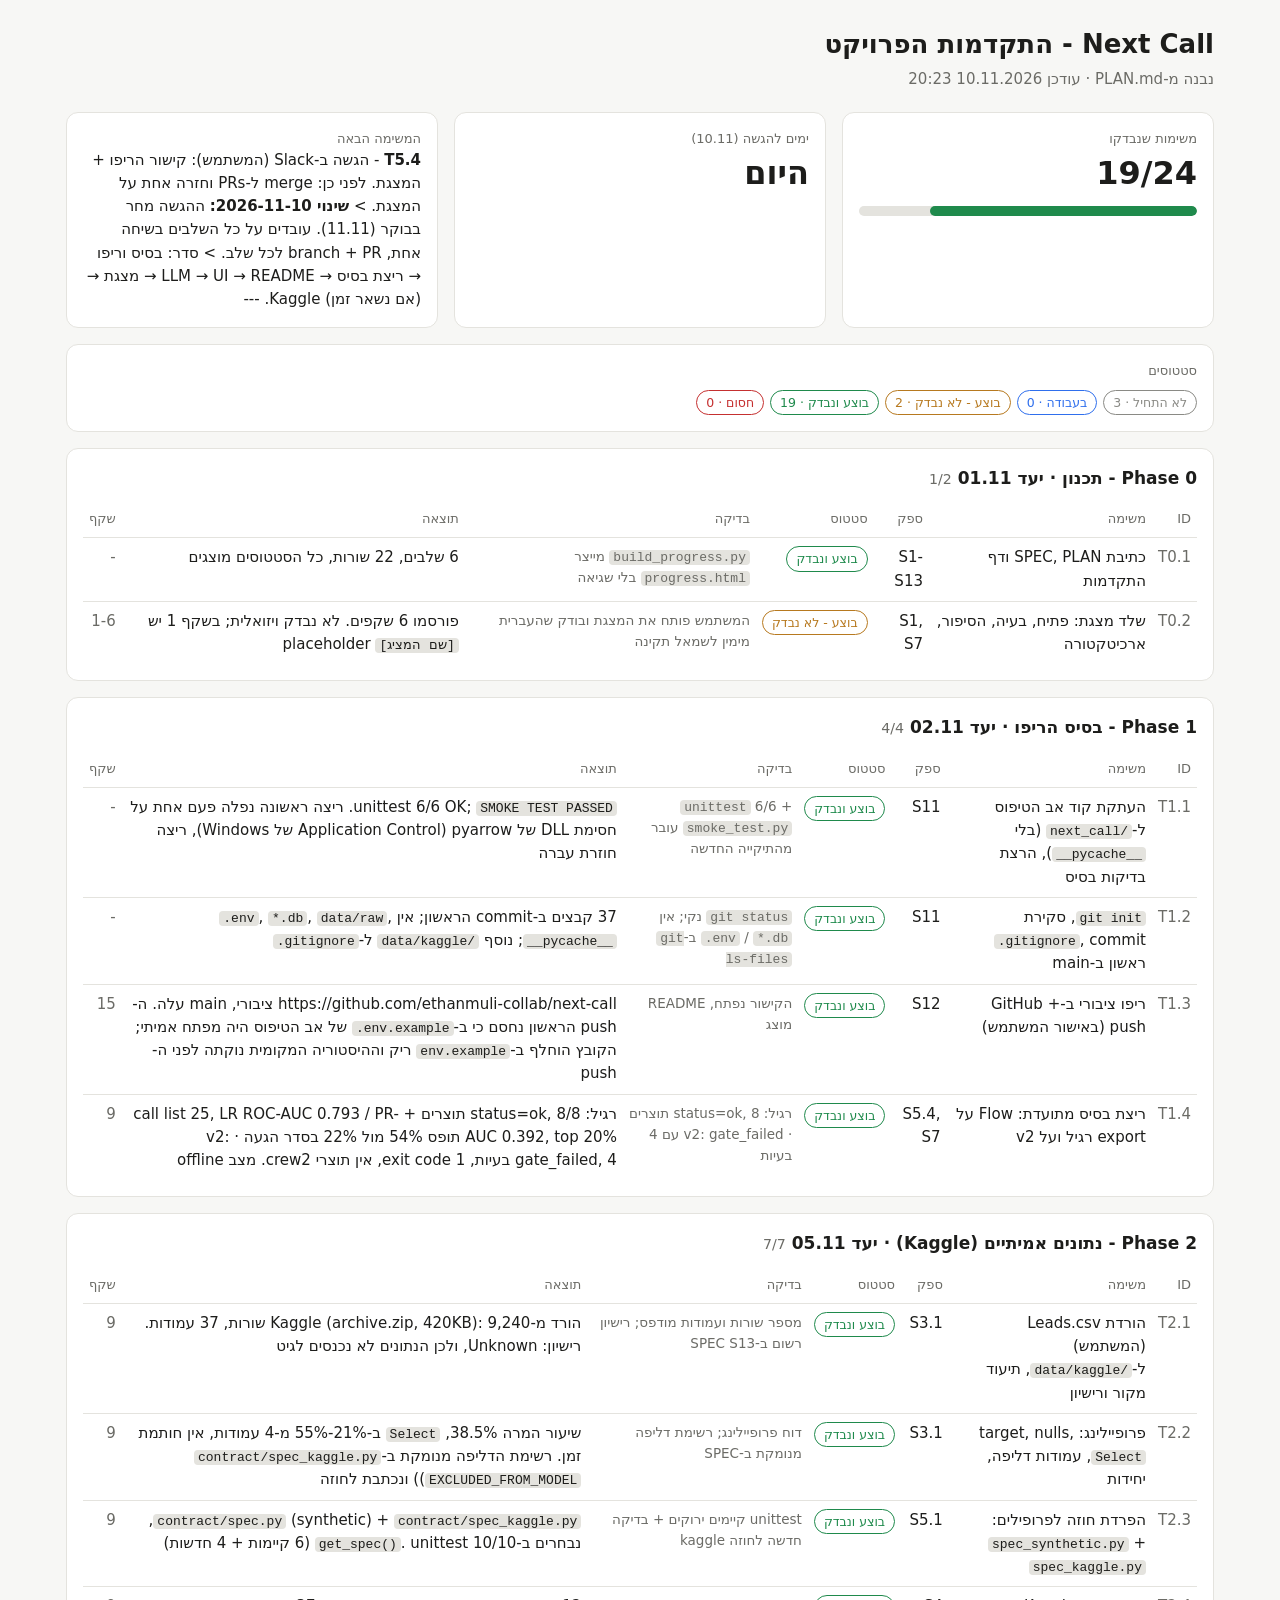
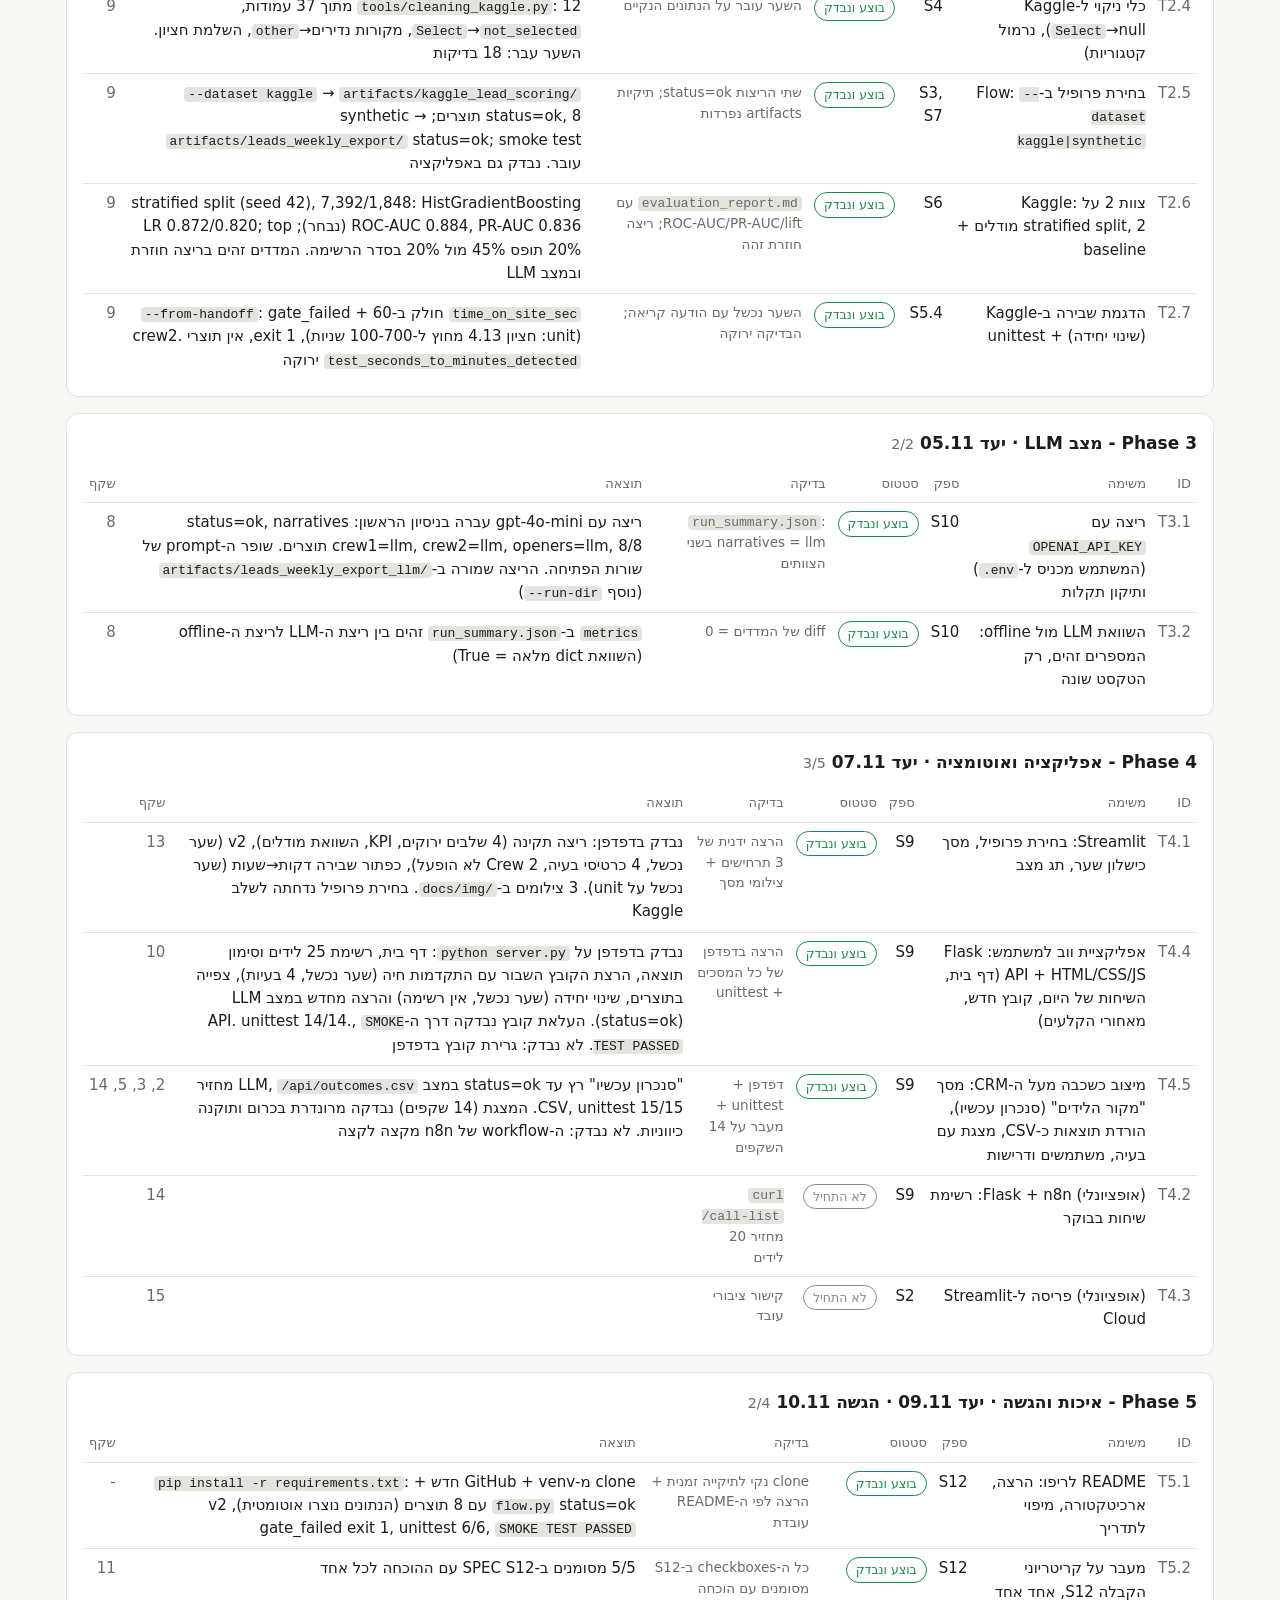
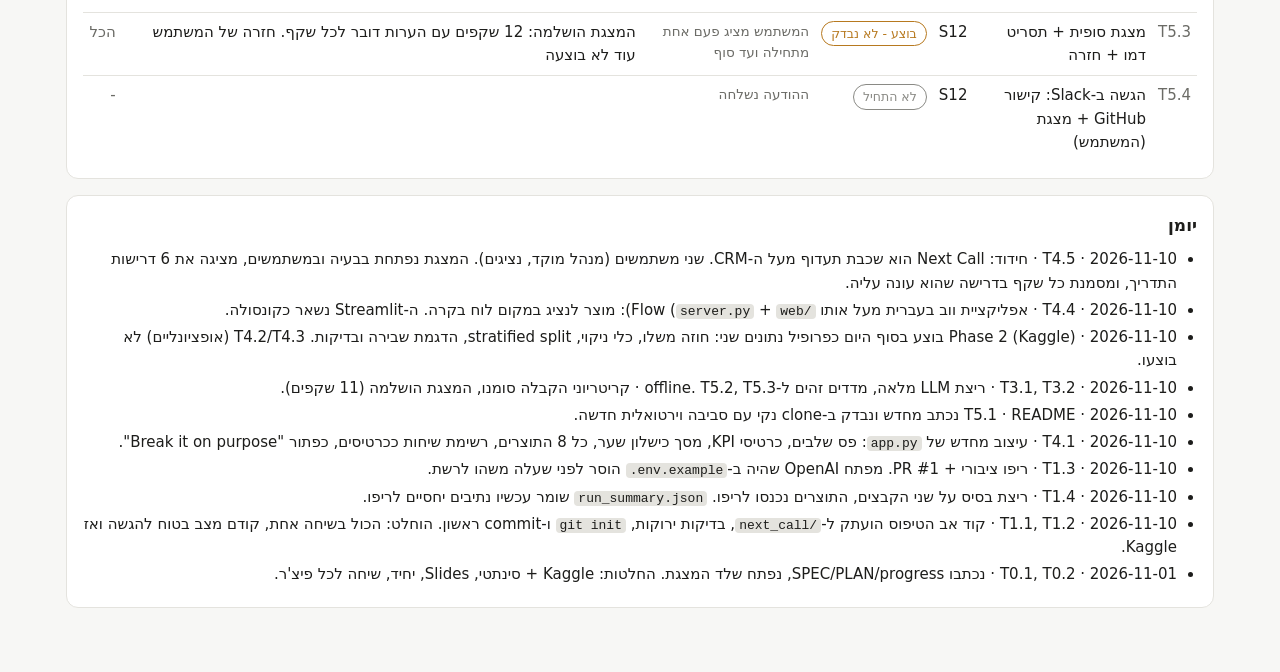
==== commit a980e259: "T4.5: position Next Call as a layer on top of the CRM Lead source screen with the morning sync and a" ====
--- a/docs/progress.html
+++ b/docs/progress.html
@@ -31,16 +31,16 @@
 ul { margin:0; padding-inline-start:20px } li { margin-bottom:4px }
 </style></head><body><main>
 <h1>Next Call - התקדמות הפרויקט</h1>
-<p class="sub">נבנה מ-PLAN.md · עודכן 10.11.2026 19:59</p>
+<p class="sub">נבנה מ-PLAN.md · עודכן 10.11.2026 20:23</p>
 <div class="top">
-  <div class="card"><div class="label">משימות שנבדקו</div><div class="big">18/23</div>
-    <div class="bar"><i style="width:78%"></i></div></div>
+  <div class="card"><div class="label">משימות שנבדקו</div><div class="big">19/24</div>
+    <div class="bar"><i style="width:79%"></i></div></div>
   <div class="card"><div class="label">ימים להגשה (10.11)</div><div class="big" id="days">-</div></div>
   <div class="card"><div class="label">המשימה הבאה</div><div><strong>T5.4</strong> - הגשה ב-Slack (המשתמש): קישור הריפו + המצגת. לפני כן: merge ל-PRs וחזרה אחת על המצגת. &gt; <strong>שינוי 2026-11-10:</strong> ההגשה מחר בבוקר (11.11). עובדים על כל השלבים בשיחה אחת, branch + PR לכל שלב. &gt; סדר: בסיס וריפו → ריצת בסיס → LLM → UI → README → מצגת → (אם נשאר זמן) Kaggle. ---</div></div>
 </div>
-<div class="card"><div class="label">סטטוסים</div><div class="chips"><span class="chip todo">לא התחיל · 3</span><span class="chip doing">בעבודה · 0</span><span class="chip done">בוצע - לא נבדק · 2</span><span class="chip ok">בוצע ונבדק · 18</span><span class="chip blocked">חסום · 0</span></div></div>
-<section><h2>Phase 0 - תכנון · יעד 01.11 <small>1/2</small></h2><div class="scroll"><table><thead><tr><th>ID</th><th>משימה</th><th>ספק</th><th>סטטוס</th><th>בדיקה</th><th>תוצאה</th><th>שקף</th></tr></thead><tbody><tr><td class="id">T0.1</td><td>כתיבת SPEC, PLAN ודף התקדמות</td><td>S1-S13</td><td><span class="chip ok">בוצע ונבדק</span></td><td class="muted"><code>build_progress.py</code> מייצר <code>progress.html</code> בלי שגיאה</td><td>6 שלבים, 22 שורות, כל הסטטוסים מוצגים</td><td class="id">-</td></tr><tr><td class="id">T0.2</td><td>שלד מצגת: פתיח, בעיה, הסיפור, ארכיטקטורה</td><td>S1, S7</td><td><span class="chip done">בוצע - לא נבדק</span></td><td class="muted">המשתמש פותח את המצגת ובודק שהעברית מימין לשמאל תקינה</td><td>פורסמו 6 שקפים. לא נבדק ויזואלית; בשקף 1 יש placeholder <code>[שם המציג]</code></td><td class="id">1-6</td></tr></tbody></table></div></section><section><h2>Phase 1 - בסיס הריפו · יעד 02.11 <small>4/4</small></h2><div class="scroll"><table><thead><tr><th>ID</th><th>משימה</th><th>ספק</th><th>סטטוס</th><th>בדיקה</th><th>תוצאה</th><th>שקף</th></tr></thead><tbody><tr><td class="id">T1.1</td><td>העתקת קוד אב הטיפוס ל-<code>next_call/</code> (בלי <code>__pycache__</code>), הרצת בדיקות בסיס</td><td>S11</td><td><span class="chip ok">בוצע ונבדק</span></td><td class="muted"><code>unittest</code> 6/6 + <code>smoke_test.py</code> עובר מהתיקייה החדשה</td><td>unittest 6/6 OK; <code>SMOKE TEST PASSED</code>. ריצה ראשונה נפלה פעם אחת על חסימת DLL של pyarrow (Application Control של Windows), ריצה חוזרת עברה</td><td class="id">-</td></tr><tr><td class="id">T1.2</td><td><code>git init</code>, סקירת <code>.gitignore</code>, commit ראשון ב-main</td><td>S11</td><td><span class="chip ok">בוצע ונבדק</span></td><td class="muted"><code>git status</code> נקי; אין <code>.env</code> / <code>*.db</code> ב-<code>git ls-files</code></td><td>37 קבצים ב-commit הראשון; אין <code>.env</code>, <code>*.db</code>, <code>data/raw</code>, <code>__pycache__</code>; נוסף <code>data/kaggle/</code> ל-<code>.gitignore</code></td><td class="id">-</td></tr><tr><td class="id">T1.3</td><td>ריפו ציבורי ב-GitHub + push (באישור המשתמש)</td><td>S12</td><td><span class="chip ok">בוצע ונבדק</span></td><td class="muted">הקישור נפתח, README מוצג</td><td>https://github.com/ethanmuli-collab/next-call ציבורי, main עלה. ה-push הראשון נחסם כי ב-<code>.env.example</code> של אב הטיפוס היה מפתח אמיתי; הקובץ הוחלף ב-<code>env.example</code> ריק וההיסטוריה המקומית נוקתה לפני ה-push</td><td class="id">15</td></tr><tr><td class="id">T1.4</td><td>ריצת בסיס מתועדת: Flow על export רגיל ועל v2</td><td>S5.4, S7</td><td><span class="chip ok">בוצע ונבדק</span></td><td class="muted">רגיל: status=ok, 8 תוצרים · v2: gate_failed עם 4 בעיות</td><td>רגיל: status=ok, 8/8 תוצרים + call list 25, LR ROC-AUC 0.793 / PR-AUC 0.392, top 20% תופס 54% מול 22% בסדר הגעה · v2: gate_failed, 4 בעיות, exit code 1, אין תוצרי crew2. מצב offline</td><td class="id">9</td></tr></tbody></table></div></section><section><h2>Phase 2 - נתונים אמיתיים (Kaggle) · יעד 05.11 <small>7/7</small></h2><div class="scroll"><table><thead><tr><th>ID</th><th>משימה</th><th>ספק</th><th>סטטוס</th><th>בדיקה</th><th>תוצאה</th><th>שקף</th></tr></thead><tbody><tr><td class="id">T2.1</td><td>הורדת Leads.csv (המשתמש) ל-<code>data/kaggle/</code>, תיעוד מקור ורישיון</td><td>S3.1</td><td><span class="chip ok">בוצע ונבדק</span></td><td class="muted">מספר שורות ועמודות מודפס; רישיון רשום ב-SPEC S13</td><td>הורד מ-Kaggle (archive.zip, 420KB): 9,240 שורות, 37 עמודות. רישיון: Unknown, ולכן הנתונים לא נכנסים לגיט</td><td class="id">9</td></tr><tr><td class="id">T2.2</td><td>פרופיילינג: target, nulls, <code>Select</code>, עמודות דליפה, יחידות</td><td>S3.1</td><td><span class="chip ok">בוצע ונבדק</span></td><td class="muted">דוח פרופיילינג; רשימת דליפה מנומקת ב-SPEC</td><td>שיעור המרה 38.5%, <code>Select</code> ב-21%-55% מ-4 עמודות, אין חותמת זמן. רשימת הדליפה מנומקת ב-<code>contract/spec_kaggle.py</code> (<code>EXCLUDED_FROM_MODEL</code>) ונכתבת לחוזה</td><td class="id">9</td></tr><tr><td class="id">T2.3</td><td>הפרדת חוזה לפרופילים: <code>spec_synthetic.py</code> + <code>spec_kaggle.py</code></td><td>S5.1</td><td><span class="chip ok">בוצע ונבדק</span></td><td class="muted">unittest קיימים ירוקים + בדיקה חדשה לחוזה kaggle</td><td><code>contract/spec.py</code> (synthetic) + <code>contract/spec_kaggle.py</code>, נבחרים ב-<code>get_spec()</code>. unittest 10/10 (6 קיימות + 4 חדשות)</td><td class="id">9</td></tr><tr><td class="id">T2.4</td><td>כלי ניקוי ל-Kaggle (<code>Select</code>→null, נרמול קטגוריות)</td><td>S4</td><td><span class="chip ok">בוצע ונבדק</span></td><td class="muted">השער עובר על הנתונים הנקיים</td><td><code>tools/cleaning_kaggle.py</code>: 12 מתוך 37 עמודות, <code>Select</code>→<code>not_selected</code>, מקורות נדירים→<code>other</code>, השלמת חציון. השער עבר: 18 בדיקות</td><td class="id">9</td></tr><tr><td class="id">T2.5</td><td>בחירת פרופיל ב-Flow: <code>--dataset kaggle|synthetic</code></td><td>S3, S7</td><td><span class="chip ok">בוצע ונבדק</span></td><td class="muted">שתי הריצות status=ok; תיקיות artifacts נפרדות</td><td><code>--dataset kaggle</code> → <code>artifacts/kaggle_lead_scoring/</code> status=ok, 8 תוצרים; synthetic → <code>artifacts/leads_weekly_export/</code> status=ok; smoke test עובר. נבדק גם באפליקציה</td><td class="id">9</td></tr><tr><td class="id">T2.6</td><td>צוות 2 על Kaggle: stratified split, 2 מודלים + baseline</td><td>S6</td><td><span class="chip ok">בוצע ונבדק</span></td><td class="muted"><code>evaluation_report.md</code> עם ROC-AUC/PR-AUC/lift; ריצה חוזרת זהה</td><td>stratified split (seed 42), 7,392/1,848: HistGradientBoosting ROC-AUC 0.884, PR-AUC 0.836 (נבחר); LR 0.872/0.820; top 20% תופס 45% מול 20% בסדר הרשימה. המדדים זהים בריצה חוזרת ובמצב LLM</td><td class="id">9</td></tr><tr><td class="id">T2.7</td><td>הדגמת שבירה ב-Kaggle (שינוי יחידה) + unittest</td><td>S5.4</td><td><span class="chip ok">בוצע ונבדק</span></td><td class="muted">השער נכשל עם הודעה קריאה; הבדיקה ירוקה</td><td><code>time_on_site_sec</code> חולק ב-60 + <code>--from-handoff</code>: gate_failed (unit: חציון 4.13 מחוץ ל-100-700 שניות), exit 1, אין תוצרי crew2. <code>test_seconds_to_minutes_detected</code> ירוקה</td><td class="id">9</td></tr></tbody></table></div></section><section><h2>Phase 3 - מצב LLM · יעד 05.11 <small>2/2</small></h2><div class="scroll"><table><thead><tr><th>ID</th><th>משימה</th><th>ספק</th><th>סטטוס</th><th>בדיקה</th><th>תוצאה</th><th>שקף</th></tr></thead><tbody><tr><td class="id">T3.1</td><td>ריצה עם <code>OPENAI_API_KEY</code> (המשתמש מכניס ל-<code>.env</code>) ותיקון תקלות</td><td>S10</td><td><span class="chip ok">בוצע ונבדק</span></td><td class="muted"><code>run_summary.json</code>: narratives = llm בשני הצוותים</td><td>ריצה עם gpt-4o-mini עברה בניסיון הראשון: status=ok, narratives crew1=llm, crew2=llm, openers=llm, 8/8 תוצרים. שופר ה-prompt של שורות הפתיחה. הריצה שמורה ב-<code>artifacts/leads_weekly_export_llm/</code> (נוסף <code>--run-dir</code>)</td><td class="id">8</td></tr><tr><td class="id">T3.2</td><td>השוואת LLM מול offline: המספרים זהים, רק הטקסט שונה</td><td>S10</td><td><span class="chip ok">בוצע ונבדק</span></td><td class="muted">diff של המדדים = 0</td><td><code>metrics</code> ב-<code>run_summary.json</code> זהים בין ריצת ה-LLM לריצת ה-offline (השוואת dict מלאה = True)</td><td class="id">8</td></tr></tbody></table></div></section><section><h2>Phase 4 - אפליקציה ואוטומציה · יעד 07.11 <small>2/4</small></h2><div class="scroll"><table><thead><tr><th>ID</th><th>משימה</th><th>ספק</th><th>סטטוס</th><th>בדיקה</th><th>תוצאה</th><th>שקף</th></tr></thead><tbody><tr><td class="id">T4.1</td><td>Streamlit: בחירת פרופיל, מסך כישלון שער, תג מצב</td><td>S9</td><td><span class="chip ok">בוצע ונבדק</span></td><td class="muted">הרצה ידנית של 3 תרחישים + צילומי מסך</td><td>נבדק בדפדפן: ריצה תקינה (4 שלבים ירוקים, KPI, השוואת מודלים), v2 (שער נכשל, 4 כרטיסי בעיה, Crew 2 לא הופעל), כפתור שבירה דקות→שעות (שער נכשל על unit). 3 צילומים ב-<code>docs/img/</code>. בחירת פרופיל נדחתה לשלב Kaggle</td><td class="id">13</td></tr><tr><td class="id">T4.4</td><td>אפליקציית ווב למשתמש: Flask API + HTML/CSS/JS (דף בית, השיחות של היום, קובץ חדש, מאחורי הקלעים)</td><td>S9</td><td><span class="chip ok">בוצע ונבדק</span></td><td class="muted">הרצה בדפדפן של כל המסכים + unittest</td><td>נבדק בדפדפן על <code>python server.py</code>: דף בית, רשימת 25 לידים וסימון תוצאה, הרצת הקובץ השבור עם התקדמות חיה (שער נכשל, 4 בעיות), צפייה בתוצרים, שינוי יחידה (שער נכשל, אין רשימה) והרצה מחדש במצב LLM (status=ok). העלאת קובץ נבדקה דרך ה-API. unittest 14/14., <code>SMOKE TEST PASSED</code>. לא נבדק: גרירת קובץ בדפדפן</td><td class="id">10</td></tr><tr><td class="id">T4.2</td><td>(אופציונלי) Flask + n8n: רשימת שיחות בבוקר</td><td>S9</td><td><span class="chip todo">לא התחיל</span></td><td class="muted"><code>curl /call-list</code> מחזיר 20 לידים</td><td></td><td class="id">14</td></tr><tr><td class="id">T4.3</td><td>(אופציונלי) פריסה ל-Streamlit Cloud</td><td>S2</td><td><span class="chip todo">לא התחיל</span></td><td class="muted">קישור ציבורי עובד</td><td></td><td class="id">15</td></tr></tbody></table></div></section><section><h2>Phase 5 - איכות והגשה · יעד 09.11 · הגשה 10.11 <small>2/4</small></h2><div class="scroll"><table><thead><tr><th>ID</th><th>משימה</th><th>ספק</th><th>סטטוס</th><th>בדיקה</th><th>תוצאה</th><th>שקף</th></tr></thead><tbody><tr><td class="id">T5.1</td><td>README לריפו: הרצה, ארכיטקטורה, מיפוי לתדריך</td><td>S12</td><td><span class="chip ok">בוצע ונבדק</span></td><td class="muted">clone נקי לתיקייה זמנית + הרצה לפי ה-README עובדת</td><td>clone מ-GitHub + venv חדש + <code>pip install -r requirements.txt</code>: <code>flow.py</code> status=ok עם 8 תוצרים (הנתונים נוצרו אוטומטית), v2 gate_failed exit 1, unittest 6/6, <code>SMOKE TEST PASSED</code></td><td class="id">-</td></tr><tr><td class="id">T5.2</td><td>מעבר על קריטריוני הקבלה S12, אחד אחד</td><td>S12</td><td><span class="chip ok">בוצע ונבדק</span></td><td class="muted">כל ה-checkboxes ב-S12 מסומנים עם הוכחה</td><td>5/5 מסומנים ב-SPEC S12 עם ההוכחה לכל אחד</td><td class="id">11</td></tr><tr><td class="id">T5.3</td><td>מצגת סופית + תסריט דמו + חזרה</td><td>S12</td><td><span class="chip done">בוצע - לא נבדק</span></td><td class="muted">המשתמש מציג פעם אחת מתחילה ועד סוף</td><td>המצגת הושלמה: 12 שקפים עם הערות דובר לכל שקף. חזרה של המשתמש עוד לא בוצעה</td><td class="id">הכל</td></tr><tr><td class="id">T5.4</td><td>הגשה ב-Slack: קישור GitHub + מצגת (המשתמש)</td><td>S12</td><td><span class="chip todo">לא התחיל</span></td><td class="muted">ההודעה נשלחה</td><td></td><td class="id">-</td></tr></tbody></table></div></section>
-<section><h2>יומן</h2><ul><li>2026-11-10 · T4.4 · אפליקציית ווב בעברית מעל אותו Flow (<code>server.py</code> + <code>web/</code>): מוצר לנציג במקום לוח בקרה. ה-Streamlit נשאר כקונסולה.</li><li>2026-11-10 · Phase 2 (Kaggle) בוצע בסוף היום כפרופיל נתונים שני: חוזה משלו, כלי ניקוי, stratified split, הדגמת שבירה ובדיקות. T4.2/T4.3 (אופציונליים) לא בוצעו.</li><li>2026-11-10 · T3.1, T3.2 · ריצת LLM מלאה, מדדים זהים ל-offline. T5.2, T5.3 · קריטריוני הקבלה סומנו, המצגת הושלמה (11 שקפים).</li><li>2026-11-10 · T5.1 · README נכתב מחדש ונבדק ב-clone נקי עם סביבה וירטואלית חדשה.</li><li>2026-11-10 · T4.1 · עיצוב מחדש של <code>app.py</code>: פס שלבים, כרטיסי KPI, מסך כישלון שער, כל 8 התוצרים, רשימת שיחות ככרטיסים, כפתור &quot;Break it on purpose&quot;.</li><li>2026-11-10 · T1.3 · ריפו ציבורי + PR #1. מפתח OpenAI שהיה ב-<code>.env.example</code> הוסר לפני שעלה משהו לרשת.</li><li>2026-11-10 · T1.4 · ריצת בסיס על שני הקבצים, התוצרים נכנסו לריפו. <code>run_summary.json</code> שומר עכשיו נתיבים יחסיים לריפו.</li><li>2026-11-10 · T1.1, T1.2 · קוד אב הטיפוס הועתק ל-<code>next_call/</code>, בדיקות ירוקות, <code>git init</code> ו-commit ראשון. הוחלט: הכול בשיחה אחת, קודם מצב בטוח להגשה ואז Kaggle.</li><li>2026-11-01 · T0.1, T0.2 · נכתבו SPEC/PLAN/progress, נפתח שלד המצגת. החלטות: Kaggle + סינתטי, Slides, יחיד, שיחה לכל פיצ&#x27;ר.</li></ul></section>
+<div class="card"><div class="label">סטטוסים</div><div class="chips"><span class="chip todo">לא התחיל · 3</span><span class="chip doing">בעבודה · 0</span><span class="chip done">בוצע - לא נבדק · 2</span><span class="chip ok">בוצע ונבדק · 19</span><span class="chip blocked">חסום · 0</span></div></div>
+<section><h2>Phase 0 - תכנון · יעד 01.11 <small>1/2</small></h2><div class="scroll"><table><thead><tr><th>ID</th><th>משימה</th><th>ספק</th><th>סטטוס</th><th>בדיקה</th><th>תוצאה</th><th>שקף</th></tr></thead><tbody><tr><td class="id">T0.1</td><td>כתיבת SPEC, PLAN ודף התקדמות</td><td>S1-S13</td><td><span class="chip ok">בוצע ונבדק</span></td><td class="muted"><code>build_progress.py</code> מייצר <code>progress.html</code> בלי שגיאה</td><td>6 שלבים, 22 שורות, כל הסטטוסים מוצגים</td><td class="id">-</td></tr><tr><td class="id">T0.2</td><td>שלד מצגת: פתיח, בעיה, הסיפור, ארכיטקטורה</td><td>S1, S7</td><td><span class="chip done">בוצע - לא נבדק</span></td><td class="muted">המשתמש פותח את המצגת ובודק שהעברית מימין לשמאל תקינה</td><td>פורסמו 6 שקפים. לא נבדק ויזואלית; בשקף 1 יש placeholder <code>[שם המציג]</code></td><td class="id">1-6</td></tr></tbody></table></div></section><section><h2>Phase 1 - בסיס הריפו · יעד 02.11 <small>4/4</small></h2><div class="scroll"><table><thead><tr><th>ID</th><th>משימה</th><th>ספק</th><th>סטטוס</th><th>בדיקה</th><th>תוצאה</th><th>שקף</th></tr></thead><tbody><tr><td class="id">T1.1</td><td>העתקת קוד אב הטיפוס ל-<code>next_call/</code> (בלי <code>__pycache__</code>), הרצת בדיקות בסיס</td><td>S11</td><td><span class="chip ok">בוצע ונבדק</span></td><td class="muted"><code>unittest</code> 6/6 + <code>smoke_test.py</code> עובר מהתיקייה החדשה</td><td>unittest 6/6 OK; <code>SMOKE TEST PASSED</code>. ריצה ראשונה נפלה פעם אחת על חסימת DLL של pyarrow (Application Control של Windows), ריצה חוזרת עברה</td><td class="id">-</td></tr><tr><td class="id">T1.2</td><td><code>git init</code>, סקירת <code>.gitignore</code>, commit ראשון ב-main</td><td>S11</td><td><span class="chip ok">בוצע ונבדק</span></td><td class="muted"><code>git status</code> נקי; אין <code>.env</code> / <code>*.db</code> ב-<code>git ls-files</code></td><td>37 קבצים ב-commit הראשון; אין <code>.env</code>, <code>*.db</code>, <code>data/raw</code>, <code>__pycache__</code>; נוסף <code>data/kaggle/</code> ל-<code>.gitignore</code></td><td class="id">-</td></tr><tr><td class="id">T1.3</td><td>ריפו ציבורי ב-GitHub + push (באישור המשתמש)</td><td>S12</td><td><span class="chip ok">בוצע ונבדק</span></td><td class="muted">הקישור נפתח, README מוצג</td><td>https://github.com/ethanmuli-collab/next-call ציבורי, main עלה. ה-push הראשון נחסם כי ב-<code>.env.example</code> של אב הטיפוס היה מפתח אמיתי; הקובץ הוחלף ב-<code>env.example</code> ריק וההיסטוריה המקומית נוקתה לפני ה-push</td><td class="id">15</td></tr><tr><td class="id">T1.4</td><td>ריצת בסיס מתועדת: Flow על export רגיל ועל v2</td><td>S5.4, S7</td><td><span class="chip ok">בוצע ונבדק</span></td><td class="muted">רגיל: status=ok, 8 תוצרים · v2: gate_failed עם 4 בעיות</td><td>רגיל: status=ok, 8/8 תוצרים + call list 25, LR ROC-AUC 0.793 / PR-AUC 0.392, top 20% תופס 54% מול 22% בסדר הגעה · v2: gate_failed, 4 בעיות, exit code 1, אין תוצרי crew2. מצב offline</td><td class="id">9</td></tr></tbody></table></div></section><section><h2>Phase 2 - נתונים אמיתיים (Kaggle) · יעד 05.11 <small>7/7</small></h2><div class="scroll"><table><thead><tr><th>ID</th><th>משימה</th><th>ספק</th><th>סטטוס</th><th>בדיקה</th><th>תוצאה</th><th>שקף</th></tr></thead><tbody><tr><td class="id">T2.1</td><td>הורדת Leads.csv (המשתמש) ל-<code>data/kaggle/</code>, תיעוד מקור ורישיון</td><td>S3.1</td><td><span class="chip ok">בוצע ונבדק</span></td><td class="muted">מספר שורות ועמודות מודפס; רישיון רשום ב-SPEC S13</td><td>הורד מ-Kaggle (archive.zip, 420KB): 9,240 שורות, 37 עמודות. רישיון: Unknown, ולכן הנתונים לא נכנסים לגיט</td><td class="id">9</td></tr><tr><td class="id">T2.2</td><td>פרופיילינג: target, nulls, <code>Select</code>, עמודות דליפה, יחידות</td><td>S3.1</td><td><span class="chip ok">בוצע ונבדק</span></td><td class="muted">דוח פרופיילינג; רשימת דליפה מנומקת ב-SPEC</td><td>שיעור המרה 38.5%, <code>Select</code> ב-21%-55% מ-4 עמודות, אין חותמת זמן. רשימת הדליפה מנומקת ב-<code>contract/spec_kaggle.py</code> (<code>EXCLUDED_FROM_MODEL</code>) ונכתבת לחוזה</td><td class="id">9</td></tr><tr><td class="id">T2.3</td><td>הפרדת חוזה לפרופילים: <code>spec_synthetic.py</code> + <code>spec_kaggle.py</code></td><td>S5.1</td><td><span class="chip ok">בוצע ונבדק</span></td><td class="muted">unittest קיימים ירוקים + בדיקה חדשה לחוזה kaggle</td><td><code>contract/spec.py</code> (synthetic) + <code>contract/spec_kaggle.py</code>, נבחרים ב-<code>get_spec()</code>. unittest 10/10 (6 קיימות + 4 חדשות)</td><td class="id">9</td></tr><tr><td class="id">T2.4</td><td>כלי ניקוי ל-Kaggle (<code>Select</code>→null, נרמול קטגוריות)</td><td>S4</td><td><span class="chip ok">בוצע ונבדק</span></td><td class="muted">השער עובר על הנתונים הנקיים</td><td><code>tools/cleaning_kaggle.py</code>: 12 מתוך 37 עמודות, <code>Select</code>→<code>not_selected</code>, מקורות נדירים→<code>other</code>, השלמת חציון. השער עבר: 18 בדיקות</td><td class="id">9</td></tr><tr><td class="id">T2.5</td><td>בחירת פרופיל ב-Flow: <code>--dataset kaggle|synthetic</code></td><td>S3, S7</td><td><span class="chip ok">בוצע ונבדק</span></td><td class="muted">שתי הריצות status=ok; תיקיות artifacts נפרדות</td><td><code>--dataset kaggle</code> → <code>artifacts/kaggle_lead_scoring/</code> status=ok, 8 תוצרים; synthetic → <code>artifacts/leads_weekly_export/</code> status=ok; smoke test עובר. נבדק גם באפליקציה</td><td class="id">9</td></tr><tr><td class="id">T2.6</td><td>צוות 2 על Kaggle: stratified split, 2 מודלים + baseline</td><td>S6</td><td><span class="chip ok">בוצע ונבדק</span></td><td class="muted"><code>evaluation_report.md</code> עם ROC-AUC/PR-AUC/lift; ריצה חוזרת זהה</td><td>stratified split (seed 42), 7,392/1,848: HistGradientBoosting ROC-AUC 0.884, PR-AUC 0.836 (נבחר); LR 0.872/0.820; top 20% תופס 45% מול 20% בסדר הרשימה. המדדים זהים בריצה חוזרת ובמצב LLM</td><td class="id">9</td></tr><tr><td class="id">T2.7</td><td>הדגמת שבירה ב-Kaggle (שינוי יחידה) + unittest</td><td>S5.4</td><td><span class="chip ok">בוצע ונבדק</span></td><td class="muted">השער נכשל עם הודעה קריאה; הבדיקה ירוקה</td><td><code>time_on_site_sec</code> חולק ב-60 + <code>--from-handoff</code>: gate_failed (unit: חציון 4.13 מחוץ ל-100-700 שניות), exit 1, אין תוצרי crew2. <code>test_seconds_to_minutes_detected</code> ירוקה</td><td class="id">9</td></tr></tbody></table></div></section><section><h2>Phase 3 - מצב LLM · יעד 05.11 <small>2/2</small></h2><div class="scroll"><table><thead><tr><th>ID</th><th>משימה</th><th>ספק</th><th>סטטוס</th><th>בדיקה</th><th>תוצאה</th><th>שקף</th></tr></thead><tbody><tr><td class="id">T3.1</td><td>ריצה עם <code>OPENAI_API_KEY</code> (המשתמש מכניס ל-<code>.env</code>) ותיקון תקלות</td><td>S10</td><td><span class="chip ok">בוצע ונבדק</span></td><td class="muted"><code>run_summary.json</code>: narratives = llm בשני הצוותים</td><td>ריצה עם gpt-4o-mini עברה בניסיון הראשון: status=ok, narratives crew1=llm, crew2=llm, openers=llm, 8/8 תוצרים. שופר ה-prompt של שורות הפתיחה. הריצה שמורה ב-<code>artifacts/leads_weekly_export_llm/</code> (נוסף <code>--run-dir</code>)</td><td class="id">8</td></tr><tr><td class="id">T3.2</td><td>השוואת LLM מול offline: המספרים זהים, רק הטקסט שונה</td><td>S10</td><td><span class="chip ok">בוצע ונבדק</span></td><td class="muted">diff של המדדים = 0</td><td><code>metrics</code> ב-<code>run_summary.json</code> זהים בין ריצת ה-LLM לריצת ה-offline (השוואת dict מלאה = True)</td><td class="id">8</td></tr></tbody></table></div></section><section><h2>Phase 4 - אפליקציה ואוטומציה · יעד 07.11 <small>3/5</small></h2><div class="scroll"><table><thead><tr><th>ID</th><th>משימה</th><th>ספק</th><th>סטטוס</th><th>בדיקה</th><th>תוצאה</th><th>שקף</th></tr></thead><tbody><tr><td class="id">T4.1</td><td>Streamlit: בחירת פרופיל, מסך כישלון שער, תג מצב</td><td>S9</td><td><span class="chip ok">בוצע ונבדק</span></td><td class="muted">הרצה ידנית של 3 תרחישים + צילומי מסך</td><td>נבדק בדפדפן: ריצה תקינה (4 שלבים ירוקים, KPI, השוואת מודלים), v2 (שער נכשל, 4 כרטיסי בעיה, Crew 2 לא הופעל), כפתור שבירה דקות→שעות (שער נכשל על unit). 3 צילומים ב-<code>docs/img/</code>. בחירת פרופיל נדחתה לשלב Kaggle</td><td class="id">13</td></tr><tr><td class="id">T4.4</td><td>אפליקציית ווב למשתמש: Flask API + HTML/CSS/JS (דף בית, השיחות של היום, קובץ חדש, מאחורי הקלעים)</td><td>S9</td><td><span class="chip ok">בוצע ונבדק</span></td><td class="muted">הרצה בדפדפן של כל המסכים + unittest</td><td>נבדק בדפדפן על <code>python server.py</code>: דף בית, רשימת 25 לידים וסימון תוצאה, הרצת הקובץ השבור עם התקדמות חיה (שער נכשל, 4 בעיות), צפייה בתוצרים, שינוי יחידה (שער נכשל, אין רשימה) והרצה מחדש במצב LLM (status=ok). העלאת קובץ נבדקה דרך ה-API. unittest 14/14., <code>SMOKE TEST PASSED</code>. לא נבדק: גרירת קובץ בדפדפן</td><td class="id">10</td></tr><tr><td class="id">T4.5</td><td>מיצוב כשכבה מעל ה-CRM: מסך &quot;מקור הלידים&quot; (סנכרון עכשיו), הורדת תוצאות כ-CSV, מצגת עם בעיה, משתמשים ודרישות</td><td>S9</td><td><span class="chip ok">בוצע ונבדק</span></td><td class="muted">דפדפן + unittest + מעבר על 14 השקפים</td><td>&quot;סנכרון עכשיו&quot; רץ עד status=ok במצב LLM, <code>/api/outcomes.csv</code> מחזיר CSV, unittest 15/15. המצגת (14 שקפים) נבדקה מרונדרת בכרום ותוקנה כיווניות. לא נבדק: ה-workflow של n8n מקצה לקצה</td><td class="id">2, 3, 5, 14</td></tr><tr><td class="id">T4.2</td><td>(אופציונלי) Flask + n8n: רשימת שיחות בבוקר</td><td>S9</td><td><span class="chip todo">לא התחיל</span></td><td class="muted"><code>curl /call-list</code> מחזיר 20 לידים</td><td></td><td class="id">14</td></tr><tr><td class="id">T4.3</td><td>(אופציונלי) פריסה ל-Streamlit Cloud</td><td>S2</td><td><span class="chip todo">לא התחיל</span></td><td class="muted">קישור ציבורי עובד</td><td></td><td class="id">15</td></tr></tbody></table></div></section><section><h2>Phase 5 - איכות והגשה · יעד 09.11 · הגשה 10.11 <small>2/4</small></h2><div class="scroll"><table><thead><tr><th>ID</th><th>משימה</th><th>ספק</th><th>סטטוס</th><th>בדיקה</th><th>תוצאה</th><th>שקף</th></tr></thead><tbody><tr><td class="id">T5.1</td><td>README לריפו: הרצה, ארכיטקטורה, מיפוי לתדריך</td><td>S12</td><td><span class="chip ok">בוצע ונבדק</span></td><td class="muted">clone נקי לתיקייה זמנית + הרצה לפי ה-README עובדת</td><td>clone מ-GitHub + venv חדש + <code>pip install -r requirements.txt</code>: <code>flow.py</code> status=ok עם 8 תוצרים (הנתונים נוצרו אוטומטית), v2 gate_failed exit 1, unittest 6/6, <code>SMOKE TEST PASSED</code></td><td class="id">-</td></tr><tr><td class="id">T5.2</td><td>מעבר על קריטריוני הקבלה S12, אחד אחד</td><td>S12</td><td><span class="chip ok">בוצע ונבדק</span></td><td class="muted">כל ה-checkboxes ב-S12 מסומנים עם הוכחה</td><td>5/5 מסומנים ב-SPEC S12 עם ההוכחה לכל אחד</td><td class="id">11</td></tr><tr><td class="id">T5.3</td><td>מצגת סופית + תסריט דמו + חזרה</td><td>S12</td><td><span class="chip done">בוצע - לא נבדק</span></td><td class="muted">המשתמש מציג פעם אחת מתחילה ועד סוף</td><td>המצגת הושלמה: 12 שקפים עם הערות דובר לכל שקף. חזרה של המשתמש עוד לא בוצעה</td><td class="id">הכל</td></tr><tr><td class="id">T5.4</td><td>הגשה ב-Slack: קישור GitHub + מצגת (המשתמש)</td><td>S12</td><td><span class="chip todo">לא התחיל</span></td><td class="muted">ההודעה נשלחה</td><td></td><td class="id">-</td></tr></tbody></table></div></section>
+<section><h2>יומן</h2><ul><li>2026-11-10 · T4.5 · חידוד: Next Call הוא שכבת תעדוף מעל ה-CRM. שני משתמשים (מנהל מוקד, נציגים). המצגת נפתחת בבעיה ובמשתמשים, מציגה את 6 דרישות התדריך, ומסמנת כל שקף בדרישה שהוא עונה עליה.</li><li>2026-11-10 · T4.4 · אפליקציית ווב בעברית מעל אותו Flow (<code>server.py</code> + <code>web/</code>): מוצר לנציג במקום לוח בקרה. ה-Streamlit נשאר כקונסולה.</li><li>2026-11-10 · Phase 2 (Kaggle) בוצע בסוף היום כפרופיל נתונים שני: חוזה משלו, כלי ניקוי, stratified split, הדגמת שבירה ובדיקות. T4.2/T4.3 (אופציונליים) לא בוצעו.</li><li>2026-11-10 · T3.1, T3.2 · ריצת LLM מלאה, מדדים זהים ל-offline. T5.2, T5.3 · קריטריוני הקבלה סומנו, המצגת הושלמה (11 שקפים).</li><li>2026-11-10 · T5.1 · README נכתב מחדש ונבדק ב-clone נקי עם סביבה וירטואלית חדשה.</li><li>2026-11-10 · T4.1 · עיצוב מחדש של <code>app.py</code>: פס שלבים, כרטיסי KPI, מסך כישלון שער, כל 8 התוצרים, רשימת שיחות ככרטיסים, כפתור &quot;Break it on purpose&quot;.</li><li>2026-11-10 · T1.3 · ריפו ציבורי + PR #1. מפתח OpenAI שהיה ב-<code>.env.example</code> הוסר לפני שעלה משהו לרשת.</li><li>2026-11-10 · T1.4 · ריצת בסיס על שני הקבצים, התוצרים נכנסו לריפו. <code>run_summary.json</code> שומר עכשיו נתיבים יחסיים לריפו.</li><li>2026-11-10 · T1.1, T1.2 · קוד אב הטיפוס הועתק ל-<code>next_call/</code>, בדיקות ירוקות, <code>git init</code> ו-commit ראשון. הוחלט: הכול בשיחה אחת, קודם מצב בטוח להגשה ואז Kaggle.</li><li>2026-11-01 · T0.1, T0.2 · נכתבו SPEC/PLAN/progress, נפתח שלד המצגת. החלטות: Kaggle + סינתטי, Slides, יחיד, שיחה לכל פיצ&#x27;ר.</li></ul></section>
 </main>
 <script>
 var d = Math.ceil((new Date("2026-11-10T23:59:00") - new Date()) / 864e5);
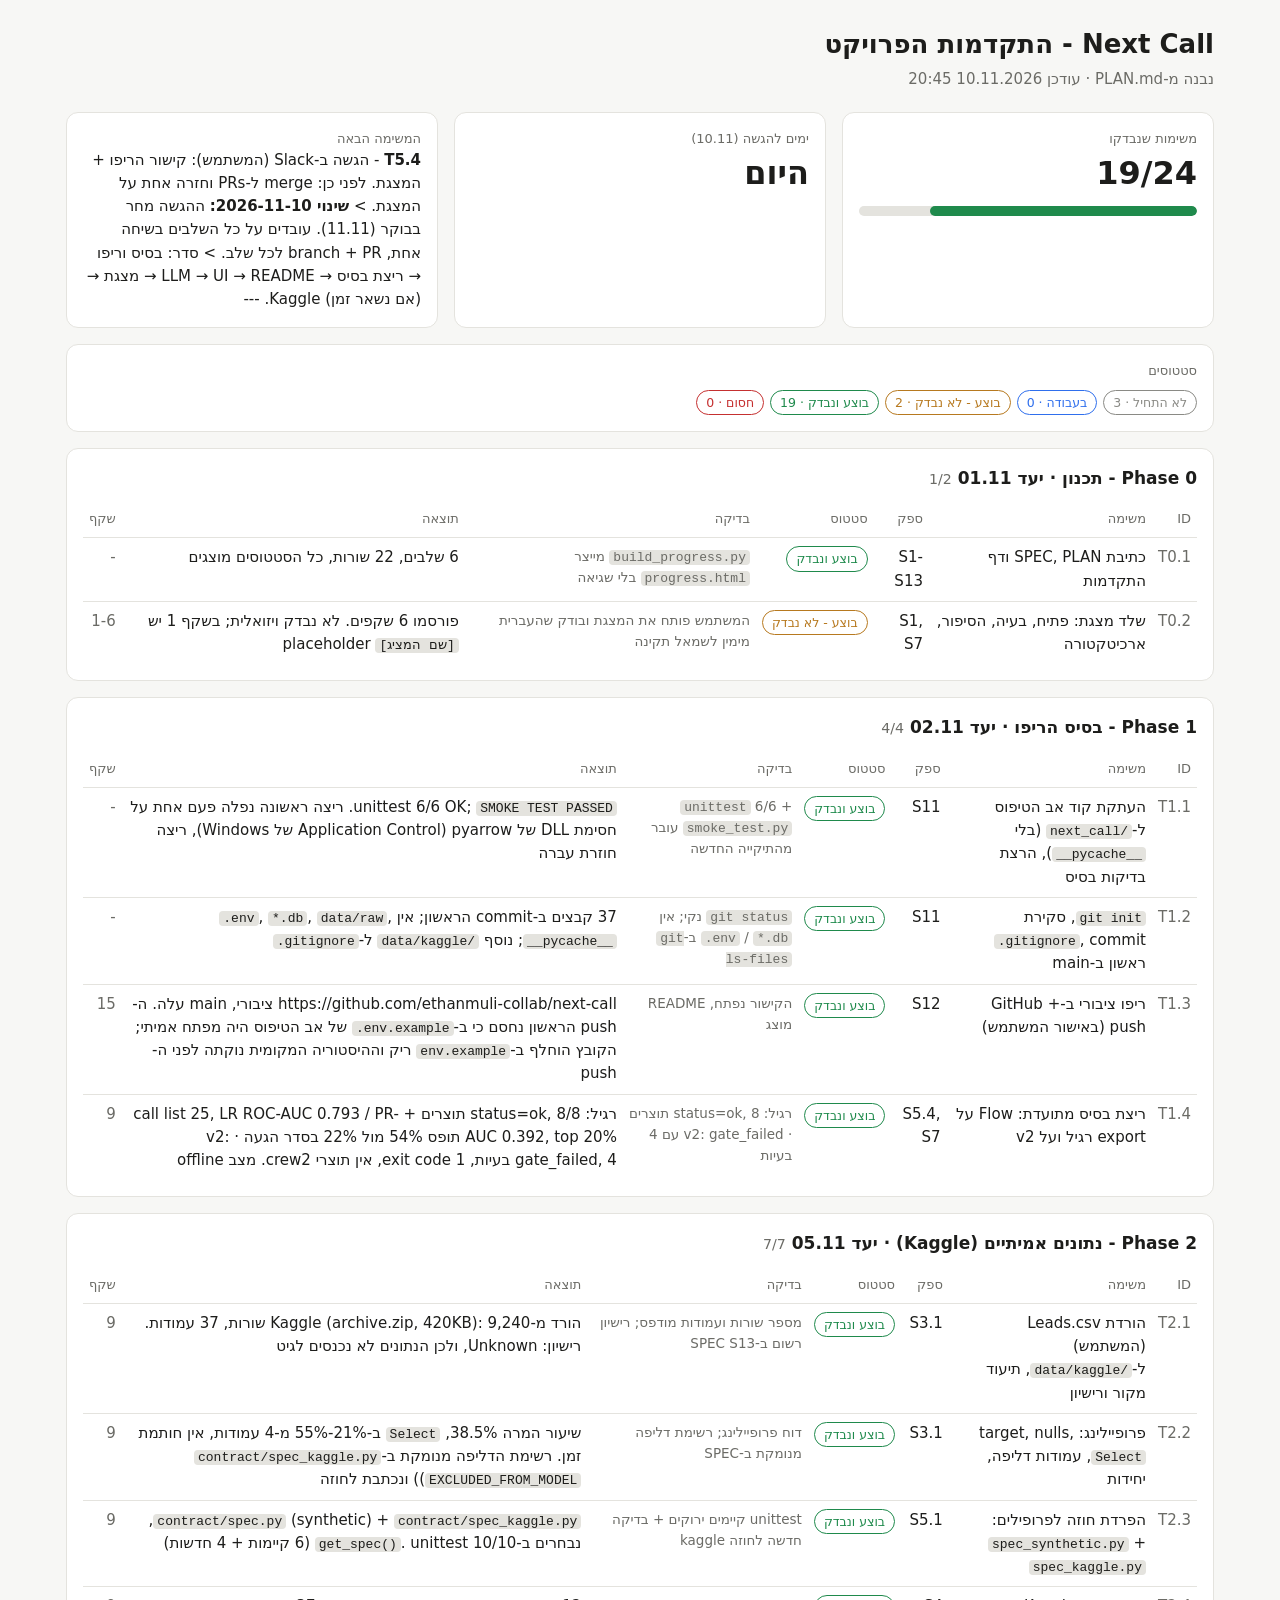
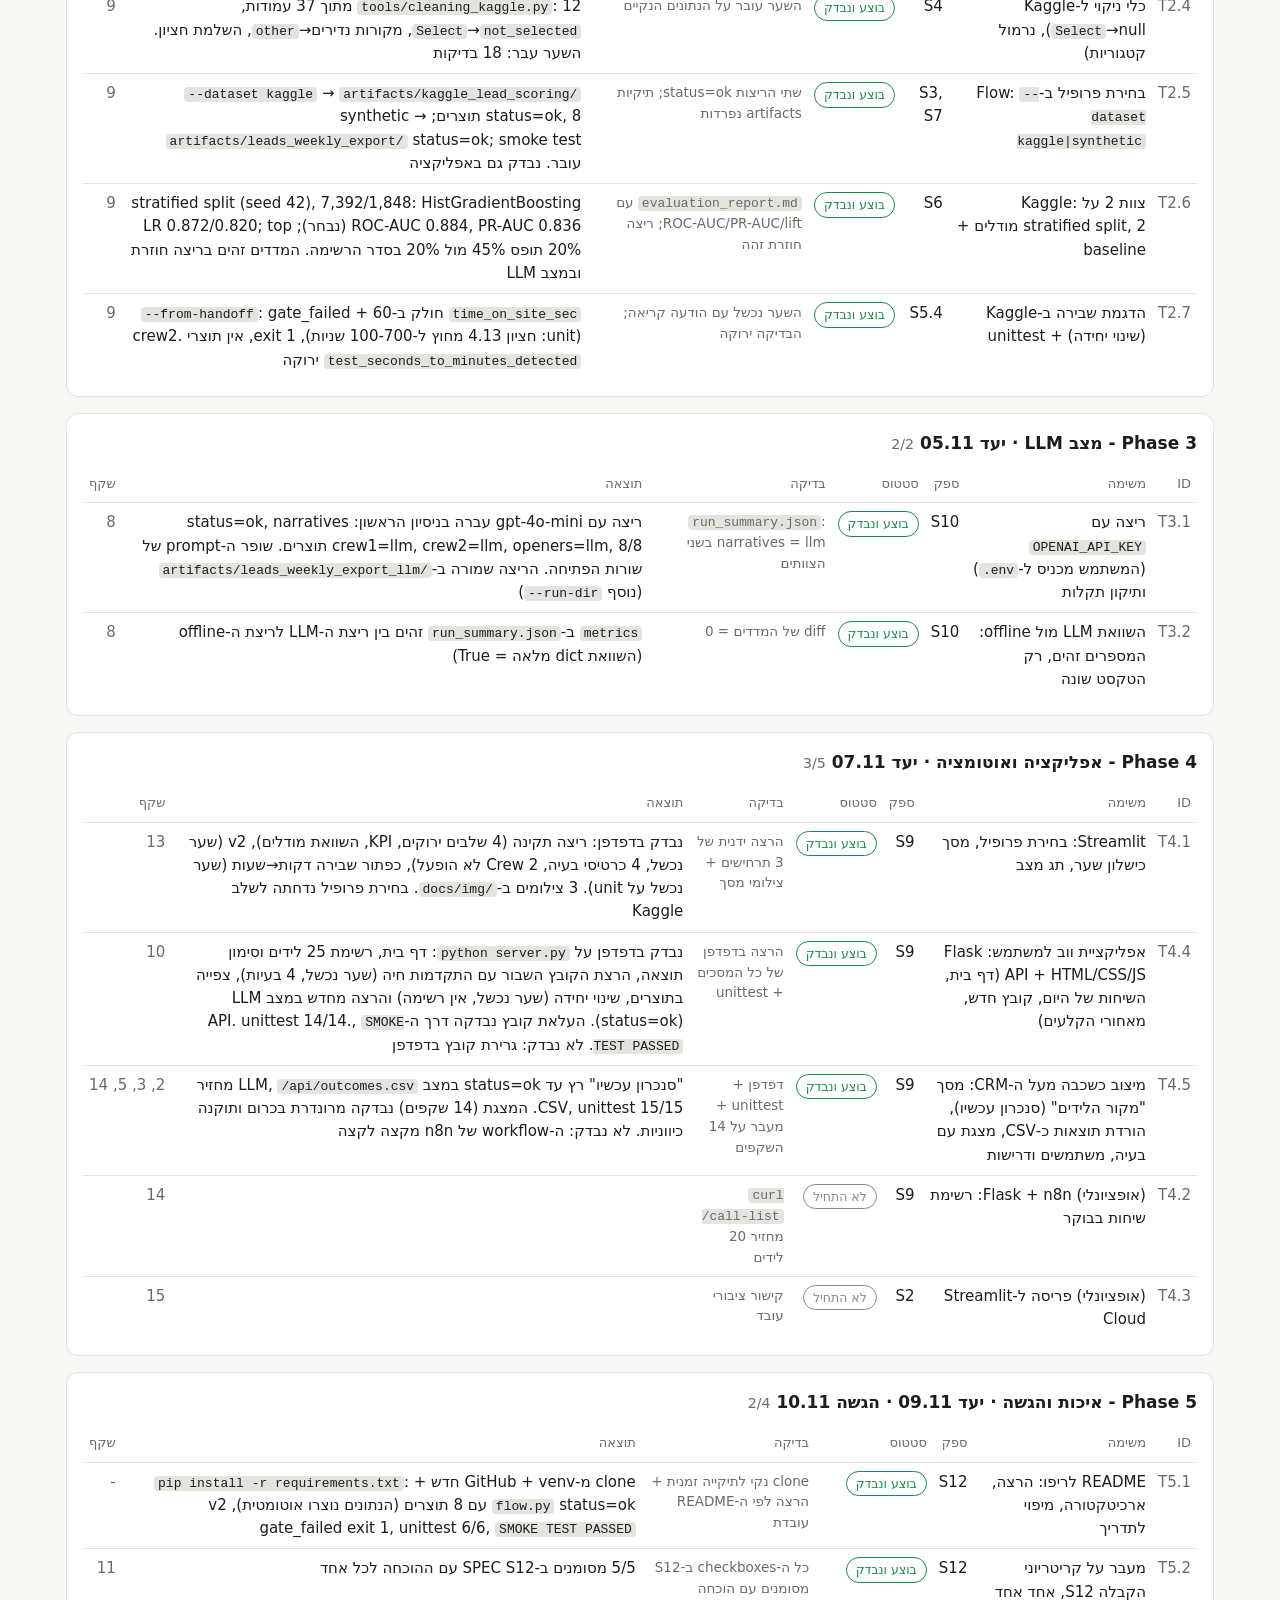
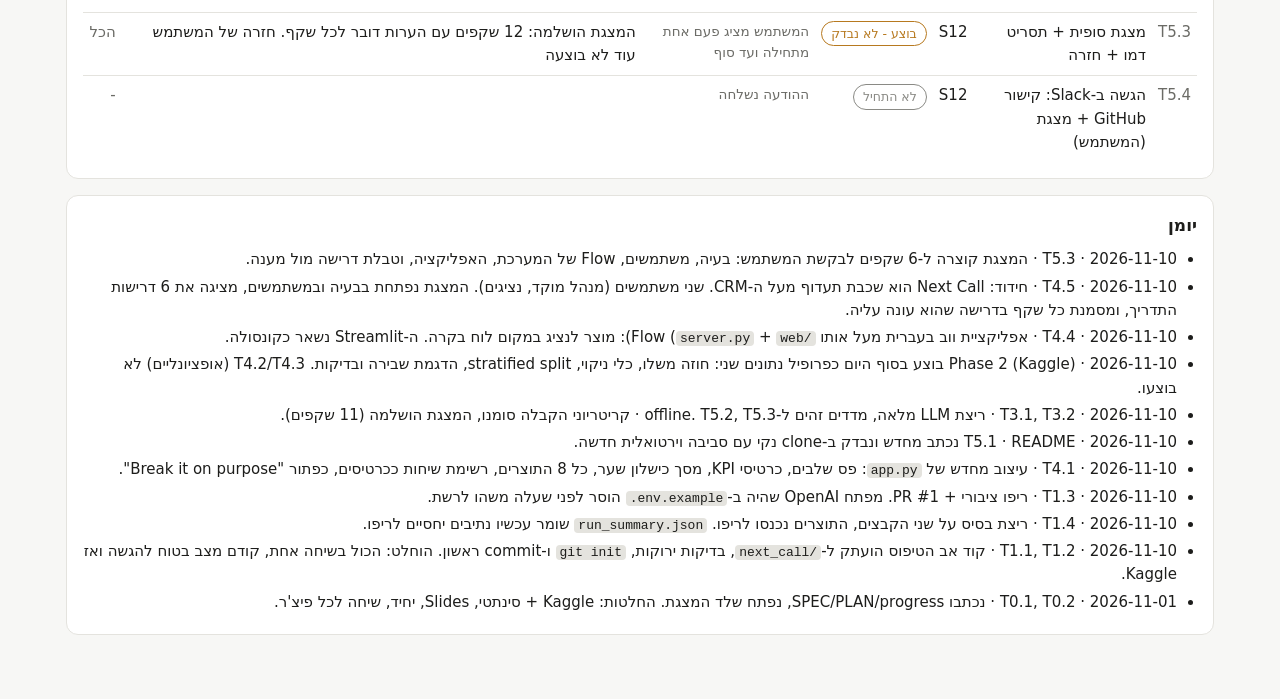
==== commit b266ddd8: "docs: deck shortened to six slides Co-Authored-By: Claude <noreply@anthropic.com>" ====
--- a/docs/progress.html
+++ b/docs/progress.html
@@ -31,7 +31,7 @@
 ul { margin:0; padding-inline-start:20px } li { margin-bottom:4px }
 </style></head><body><main>
 <h1>Next Call - התקדמות הפרויקט</h1>
-<p class="sub">נבנה מ-PLAN.md · עודכן 10.11.2026 20:23</p>
+<p class="sub">נבנה מ-PLAN.md · עודכן 10.11.2026 20:45</p>
 <div class="top">
   <div class="card"><div class="label">משימות שנבדקו</div><div class="big">19/24</div>
     <div class="bar"><i style="width:79%"></i></div></div>
@@ -40,7 +40,7 @@
 </div>
 <div class="card"><div class="label">סטטוסים</div><div class="chips"><span class="chip todo">לא התחיל · 3</span><span class="chip doing">בעבודה · 0</span><span class="chip done">בוצע - לא נבדק · 2</span><span class="chip ok">בוצע ונבדק · 19</span><span class="chip blocked">חסום · 0</span></div></div>
 <section><h2>Phase 0 - תכנון · יעד 01.11 <small>1/2</small></h2><div class="scroll"><table><thead><tr><th>ID</th><th>משימה</th><th>ספק</th><th>סטטוס</th><th>בדיקה</th><th>תוצאה</th><th>שקף</th></tr></thead><tbody><tr><td class="id">T0.1</td><td>כתיבת SPEC, PLAN ודף התקדמות</td><td>S1-S13</td><td><span class="chip ok">בוצע ונבדק</span></td><td class="muted"><code>build_progress.py</code> מייצר <code>progress.html</code> בלי שגיאה</td><td>6 שלבים, 22 שורות, כל הסטטוסים מוצגים</td><td class="id">-</td></tr><tr><td class="id">T0.2</td><td>שלד מצגת: פתיח, בעיה, הסיפור, ארכיטקטורה</td><td>S1, S7</td><td><span class="chip done">בוצע - לא נבדק</span></td><td class="muted">המשתמש פותח את המצגת ובודק שהעברית מימין לשמאל תקינה</td><td>פורסמו 6 שקפים. לא נבדק ויזואלית; בשקף 1 יש placeholder <code>[שם המציג]</code></td><td class="id">1-6</td></tr></tbody></table></div></section><section><h2>Phase 1 - בסיס הריפו · יעד 02.11 <small>4/4</small></h2><div class="scroll"><table><thead><tr><th>ID</th><th>משימה</th><th>ספק</th><th>סטטוס</th><th>בדיקה</th><th>תוצאה</th><th>שקף</th></tr></thead><tbody><tr><td class="id">T1.1</td><td>העתקת קוד אב הטיפוס ל-<code>next_call/</code> (בלי <code>__pycache__</code>), הרצת בדיקות בסיס</td><td>S11</td><td><span class="chip ok">בוצע ונבדק</span></td><td class="muted"><code>unittest</code> 6/6 + <code>smoke_test.py</code> עובר מהתיקייה החדשה</td><td>unittest 6/6 OK; <code>SMOKE TEST PASSED</code>. ריצה ראשונה נפלה פעם אחת על חסימת DLL של pyarrow (Application Control של Windows), ריצה חוזרת עברה</td><td class="id">-</td></tr><tr><td class="id">T1.2</td><td><code>git init</code>, סקירת <code>.gitignore</code>, commit ראשון ב-main</td><td>S11</td><td><span class="chip ok">בוצע ונבדק</span></td><td class="muted"><code>git status</code> נקי; אין <code>.env</code> / <code>*.db</code> ב-<code>git ls-files</code></td><td>37 קבצים ב-commit הראשון; אין <code>.env</code>, <code>*.db</code>, <code>data/raw</code>, <code>__pycache__</code>; נוסף <code>data/kaggle/</code> ל-<code>.gitignore</code></td><td class="id">-</td></tr><tr><td class="id">T1.3</td><td>ריפו ציבורי ב-GitHub + push (באישור המשתמש)</td><td>S12</td><td><span class="chip ok">בוצע ונבדק</span></td><td class="muted">הקישור נפתח, README מוצג</td><td>https://github.com/ethanmuli-collab/next-call ציבורי, main עלה. ה-push הראשון נחסם כי ב-<code>.env.example</code> של אב הטיפוס היה מפתח אמיתי; הקובץ הוחלף ב-<code>env.example</code> ריק וההיסטוריה המקומית נוקתה לפני ה-push</td><td class="id">15</td></tr><tr><td class="id">T1.4</td><td>ריצת בסיס מתועדת: Flow על export רגיל ועל v2</td><td>S5.4, S7</td><td><span class="chip ok">בוצע ונבדק</span></td><td class="muted">רגיל: status=ok, 8 תוצרים · v2: gate_failed עם 4 בעיות</td><td>רגיל: status=ok, 8/8 תוצרים + call list 25, LR ROC-AUC 0.793 / PR-AUC 0.392, top 20% תופס 54% מול 22% בסדר הגעה · v2: gate_failed, 4 בעיות, exit code 1, אין תוצרי crew2. מצב offline</td><td class="id">9</td></tr></tbody></table></div></section><section><h2>Phase 2 - נתונים אמיתיים (Kaggle) · יעד 05.11 <small>7/7</small></h2><div class="scroll"><table><thead><tr><th>ID</th><th>משימה</th><th>ספק</th><th>סטטוס</th><th>בדיקה</th><th>תוצאה</th><th>שקף</th></tr></thead><tbody><tr><td class="id">T2.1</td><td>הורדת Leads.csv (המשתמש) ל-<code>data/kaggle/</code>, תיעוד מקור ורישיון</td><td>S3.1</td><td><span class="chip ok">בוצע ונבדק</span></td><td class="muted">מספר שורות ועמודות מודפס; רישיון רשום ב-SPEC S13</td><td>הורד מ-Kaggle (archive.zip, 420KB): 9,240 שורות, 37 עמודות. רישיון: Unknown, ולכן הנתונים לא נכנסים לגיט</td><td class="id">9</td></tr><tr><td class="id">T2.2</td><td>פרופיילינג: target, nulls, <code>Select</code>, עמודות דליפה, יחידות</td><td>S3.1</td><td><span class="chip ok">בוצע ונבדק</span></td><td class="muted">דוח פרופיילינג; רשימת דליפה מנומקת ב-SPEC</td><td>שיעור המרה 38.5%, <code>Select</code> ב-21%-55% מ-4 עמודות, אין חותמת זמן. רשימת הדליפה מנומקת ב-<code>contract/spec_kaggle.py</code> (<code>EXCLUDED_FROM_MODEL</code>) ונכתבת לחוזה</td><td class="id">9</td></tr><tr><td class="id">T2.3</td><td>הפרדת חוזה לפרופילים: <code>spec_synthetic.py</code> + <code>spec_kaggle.py</code></td><td>S5.1</td><td><span class="chip ok">בוצע ונבדק</span></td><td class="muted">unittest קיימים ירוקים + בדיקה חדשה לחוזה kaggle</td><td><code>contract/spec.py</code> (synthetic) + <code>contract/spec_kaggle.py</code>, נבחרים ב-<code>get_spec()</code>. unittest 10/10 (6 קיימות + 4 חדשות)</td><td class="id">9</td></tr><tr><td class="id">T2.4</td><td>כלי ניקוי ל-Kaggle (<code>Select</code>→null, נרמול קטגוריות)</td><td>S4</td><td><span class="chip ok">בוצע ונבדק</span></td><td class="muted">השער עובר על הנתונים הנקיים</td><td><code>tools/cleaning_kaggle.py</code>: 12 מתוך 37 עמודות, <code>Select</code>→<code>not_selected</code>, מקורות נדירים→<code>other</code>, השלמת חציון. השער עבר: 18 בדיקות</td><td class="id">9</td></tr><tr><td class="id">T2.5</td><td>בחירת פרופיל ב-Flow: <code>--dataset kaggle|synthetic</code></td><td>S3, S7</td><td><span class="chip ok">בוצע ונבדק</span></td><td class="muted">שתי הריצות status=ok; תיקיות artifacts נפרדות</td><td><code>--dataset kaggle</code> → <code>artifacts/kaggle_lead_scoring/</code> status=ok, 8 תוצרים; synthetic → <code>artifacts/leads_weekly_export/</code> status=ok; smoke test עובר. נבדק גם באפליקציה</td><td class="id">9</td></tr><tr><td class="id">T2.6</td><td>צוות 2 על Kaggle: stratified split, 2 מודלים + baseline</td><td>S6</td><td><span class="chip ok">בוצע ונבדק</span></td><td class="muted"><code>evaluation_report.md</code> עם ROC-AUC/PR-AUC/lift; ריצה חוזרת זהה</td><td>stratified split (seed 42), 7,392/1,848: HistGradientBoosting ROC-AUC 0.884, PR-AUC 0.836 (נבחר); LR 0.872/0.820; top 20% תופס 45% מול 20% בסדר הרשימה. המדדים זהים בריצה חוזרת ובמצב LLM</td><td class="id">9</td></tr><tr><td class="id">T2.7</td><td>הדגמת שבירה ב-Kaggle (שינוי יחידה) + unittest</td><td>S5.4</td><td><span class="chip ok">בוצע ונבדק</span></td><td class="muted">השער נכשל עם הודעה קריאה; הבדיקה ירוקה</td><td><code>time_on_site_sec</code> חולק ב-60 + <code>--from-handoff</code>: gate_failed (unit: חציון 4.13 מחוץ ל-100-700 שניות), exit 1, אין תוצרי crew2. <code>test_seconds_to_minutes_detected</code> ירוקה</td><td class="id">9</td></tr></tbody></table></div></section><section><h2>Phase 3 - מצב LLM · יעד 05.11 <small>2/2</small></h2><div class="scroll"><table><thead><tr><th>ID</th><th>משימה</th><th>ספק</th><th>סטטוס</th><th>בדיקה</th><th>תוצאה</th><th>שקף</th></tr></thead><tbody><tr><td class="id">T3.1</td><td>ריצה עם <code>OPENAI_API_KEY</code> (המשתמש מכניס ל-<code>.env</code>) ותיקון תקלות</td><td>S10</td><td><span class="chip ok">בוצע ונבדק</span></td><td class="muted"><code>run_summary.json</code>: narratives = llm בשני הצוותים</td><td>ריצה עם gpt-4o-mini עברה בניסיון הראשון: status=ok, narratives crew1=llm, crew2=llm, openers=llm, 8/8 תוצרים. שופר ה-prompt של שורות הפתיחה. הריצה שמורה ב-<code>artifacts/leads_weekly_export_llm/</code> (נוסף <code>--run-dir</code>)</td><td class="id">8</td></tr><tr><td class="id">T3.2</td><td>השוואת LLM מול offline: המספרים זהים, רק הטקסט שונה</td><td>S10</td><td><span class="chip ok">בוצע ונבדק</span></td><td class="muted">diff של המדדים = 0</td><td><code>metrics</code> ב-<code>run_summary.json</code> זהים בין ריצת ה-LLM לריצת ה-offline (השוואת dict מלאה = True)</td><td class="id">8</td></tr></tbody></table></div></section><section><h2>Phase 4 - אפליקציה ואוטומציה · יעד 07.11 <small>3/5</small></h2><div class="scroll"><table><thead><tr><th>ID</th><th>משימה</th><th>ספק</th><th>סטטוס</th><th>בדיקה</th><th>תוצאה</th><th>שקף</th></tr></thead><tbody><tr><td class="id">T4.1</td><td>Streamlit: בחירת פרופיל, מסך כישלון שער, תג מצב</td><td>S9</td><td><span class="chip ok">בוצע ונבדק</span></td><td class="muted">הרצה ידנית של 3 תרחישים + צילומי מסך</td><td>נבדק בדפדפן: ריצה תקינה (4 שלבים ירוקים, KPI, השוואת מודלים), v2 (שער נכשל, 4 כרטיסי בעיה, Crew 2 לא הופעל), כפתור שבירה דקות→שעות (שער נכשל על unit). 3 צילומים ב-<code>docs/img/</code>. בחירת פרופיל נדחתה לשלב Kaggle</td><td class="id">13</td></tr><tr><td class="id">T4.4</td><td>אפליקציית ווב למשתמש: Flask API + HTML/CSS/JS (דף בית, השיחות של היום, קובץ חדש, מאחורי הקלעים)</td><td>S9</td><td><span class="chip ok">בוצע ונבדק</span></td><td class="muted">הרצה בדפדפן של כל המסכים + unittest</td><td>נבדק בדפדפן על <code>python server.py</code>: דף בית, רשימת 25 לידים וסימון תוצאה, הרצת הקובץ השבור עם התקדמות חיה (שער נכשל, 4 בעיות), צפייה בתוצרים, שינוי יחידה (שער נכשל, אין רשימה) והרצה מחדש במצב LLM (status=ok). העלאת קובץ נבדקה דרך ה-API. unittest 14/14., <code>SMOKE TEST PASSED</code>. לא נבדק: גרירת קובץ בדפדפן</td><td class="id">10</td></tr><tr><td class="id">T4.5</td><td>מיצוב כשכבה מעל ה-CRM: מסך &quot;מקור הלידים&quot; (סנכרון עכשיו), הורדת תוצאות כ-CSV, מצגת עם בעיה, משתמשים ודרישות</td><td>S9</td><td><span class="chip ok">בוצע ונבדק</span></td><td class="muted">דפדפן + unittest + מעבר על 14 השקפים</td><td>&quot;סנכרון עכשיו&quot; רץ עד status=ok במצב LLM, <code>/api/outcomes.csv</code> מחזיר CSV, unittest 15/15. המצגת (14 שקפים) נבדקה מרונדרת בכרום ותוקנה כיווניות. לא נבדק: ה-workflow של n8n מקצה לקצה</td><td class="id">2, 3, 5, 14</td></tr><tr><td class="id">T4.2</td><td>(אופציונלי) Flask + n8n: רשימת שיחות בבוקר</td><td>S9</td><td><span class="chip todo">לא התחיל</span></td><td class="muted"><code>curl /call-list</code> מחזיר 20 לידים</td><td></td><td class="id">14</td></tr><tr><td class="id">T4.3</td><td>(אופציונלי) פריסה ל-Streamlit Cloud</td><td>S2</td><td><span class="chip todo">לא התחיל</span></td><td class="muted">קישור ציבורי עובד</td><td></td><td class="id">15</td></tr></tbody></table></div></section><section><h2>Phase 5 - איכות והגשה · יעד 09.11 · הגשה 10.11 <small>2/4</small></h2><div class="scroll"><table><thead><tr><th>ID</th><th>משימה</th><th>ספק</th><th>סטטוס</th><th>בדיקה</th><th>תוצאה</th><th>שקף</th></tr></thead><tbody><tr><td class="id">T5.1</td><td>README לריפו: הרצה, ארכיטקטורה, מיפוי לתדריך</td><td>S12</td><td><span class="chip ok">בוצע ונבדק</span></td><td class="muted">clone נקי לתיקייה זמנית + הרצה לפי ה-README עובדת</td><td>clone מ-GitHub + venv חדש + <code>pip install -r requirements.txt</code>: <code>flow.py</code> status=ok עם 8 תוצרים (הנתונים נוצרו אוטומטית), v2 gate_failed exit 1, unittest 6/6, <code>SMOKE TEST PASSED</code></td><td class="id">-</td></tr><tr><td class="id">T5.2</td><td>מעבר על קריטריוני הקבלה S12, אחד אחד</td><td>S12</td><td><span class="chip ok">בוצע ונבדק</span></td><td class="muted">כל ה-checkboxes ב-S12 מסומנים עם הוכחה</td><td>5/5 מסומנים ב-SPEC S12 עם ההוכחה לכל אחד</td><td class="id">11</td></tr><tr><td class="id">T5.3</td><td>מצגת סופית + תסריט דמו + חזרה</td><td>S12</td><td><span class="chip done">בוצע - לא נבדק</span></td><td class="muted">המשתמש מציג פעם אחת מתחילה ועד סוף</td><td>המצגת הושלמה: 12 שקפים עם הערות דובר לכל שקף. חזרה של המשתמש עוד לא בוצעה</td><td class="id">הכל</td></tr><tr><td class="id">T5.4</td><td>הגשה ב-Slack: קישור GitHub + מצגת (המשתמש)</td><td>S12</td><td><span class="chip todo">לא התחיל</span></td><td class="muted">ההודעה נשלחה</td><td></td><td class="id">-</td></tr></tbody></table></div></section>
-<section><h2>יומן</h2><ul><li>2026-11-10 · T4.5 · חידוד: Next Call הוא שכבת תעדוף מעל ה-CRM. שני משתמשים (מנהל מוקד, נציגים). המצגת נפתחת בבעיה ובמשתמשים, מציגה את 6 דרישות התדריך, ומסמנת כל שקף בדרישה שהוא עונה עליה.</li><li>2026-11-10 · T4.4 · אפליקציית ווב בעברית מעל אותו Flow (<code>server.py</code> + <code>web/</code>): מוצר לנציג במקום לוח בקרה. ה-Streamlit נשאר כקונסולה.</li><li>2026-11-10 · Phase 2 (Kaggle) בוצע בסוף היום כפרופיל נתונים שני: חוזה משלו, כלי ניקוי, stratified split, הדגמת שבירה ובדיקות. T4.2/T4.3 (אופציונליים) לא בוצעו.</li><li>2026-11-10 · T3.1, T3.2 · ריצת LLM מלאה, מדדים זהים ל-offline. T5.2, T5.3 · קריטריוני הקבלה סומנו, המצגת הושלמה (11 שקפים).</li><li>2026-11-10 · T5.1 · README נכתב מחדש ונבדק ב-clone נקי עם סביבה וירטואלית חדשה.</li><li>2026-11-10 · T4.1 · עיצוב מחדש של <code>app.py</code>: פס שלבים, כרטיסי KPI, מסך כישלון שער, כל 8 התוצרים, רשימת שיחות ככרטיסים, כפתור &quot;Break it on purpose&quot;.</li><li>2026-11-10 · T1.3 · ריפו ציבורי + PR #1. מפתח OpenAI שהיה ב-<code>.env.example</code> הוסר לפני שעלה משהו לרשת.</li><li>2026-11-10 · T1.4 · ריצת בסיס על שני הקבצים, התוצרים נכנסו לריפו. <code>run_summary.json</code> שומר עכשיו נתיבים יחסיים לריפו.</li><li>2026-11-10 · T1.1, T1.2 · קוד אב הטיפוס הועתק ל-<code>next_call/</code>, בדיקות ירוקות, <code>git init</code> ו-commit ראשון. הוחלט: הכול בשיחה אחת, קודם מצב בטוח להגשה ואז Kaggle.</li><li>2026-11-01 · T0.1, T0.2 · נכתבו SPEC/PLAN/progress, נפתח שלד המצגת. החלטות: Kaggle + סינתטי, Slides, יחיד, שיחה לכל פיצ&#x27;ר.</li></ul></section>
+<section><h2>יומן</h2><ul><li>2026-11-10 · T5.3 · המצגת קוצרה ל-6 שקפים לבקשת המשתמש: בעיה, משתמשים, Flow של המערכת, האפליקציה, וטבלת דרישה מול מענה.</li><li>2026-11-10 · T4.5 · חידוד: Next Call הוא שכבת תעדוף מעל ה-CRM. שני משתמשים (מנהל מוקד, נציגים). המצגת נפתחת בבעיה ובמשתמשים, מציגה את 6 דרישות התדריך, ומסמנת כל שקף בדרישה שהוא עונה עליה.</li><li>2026-11-10 · T4.4 · אפליקציית ווב בעברית מעל אותו Flow (<code>server.py</code> + <code>web/</code>): מוצר לנציג במקום לוח בקרה. ה-Streamlit נשאר כקונסולה.</li><li>2026-11-10 · Phase 2 (Kaggle) בוצע בסוף היום כפרופיל נתונים שני: חוזה משלו, כלי ניקוי, stratified split, הדגמת שבירה ובדיקות. T4.2/T4.3 (אופציונליים) לא בוצעו.</li><li>2026-11-10 · T3.1, T3.2 · ריצת LLM מלאה, מדדים זהים ל-offline. T5.2, T5.3 · קריטריוני הקבלה סומנו, המצגת הושלמה (11 שקפים).</li><li>2026-11-10 · T5.1 · README נכתב מחדש ונבדק ב-clone נקי עם סביבה וירטואלית חדשה.</li><li>2026-11-10 · T4.1 · עיצוב מחדש של <code>app.py</code>: פס שלבים, כרטיסי KPI, מסך כישלון שער, כל 8 התוצרים, רשימת שיחות ככרטיסים, כפתור &quot;Break it on purpose&quot;.</li><li>2026-11-10 · T1.3 · ריפו ציבורי + PR #1. מפתח OpenAI שהיה ב-<code>.env.example</code> הוסר לפני שעלה משהו לרשת.</li><li>2026-11-10 · T1.4 · ריצת בסיס על שני הקבצים, התוצרים נכנסו לריפו. <code>run_summary.json</code> שומר עכשיו נתיבים יחסיים לריפו.</li><li>2026-11-10 · T1.1, T1.2 · קוד אב הטיפוס הועתק ל-<code>next_call/</code>, בדיקות ירוקות, <code>git init</code> ו-commit ראשון. הוחלט: הכול בשיחה אחת, קודם מצב בטוח להגשה ואז Kaggle.</li><li>2026-11-01 · T0.1, T0.2 · נכתבו SPEC/PLAN/progress, נפתח שלד המצגת. החלטות: Kaggle + סינתטי, Slides, יחיד, שיחה לכל פיצ&#x27;ר.</li></ul></section>
 </main>
 <script>
 var d = Math.ceil((new Date("2026-11-10T23:59:00") - new Date()) / 864e5);
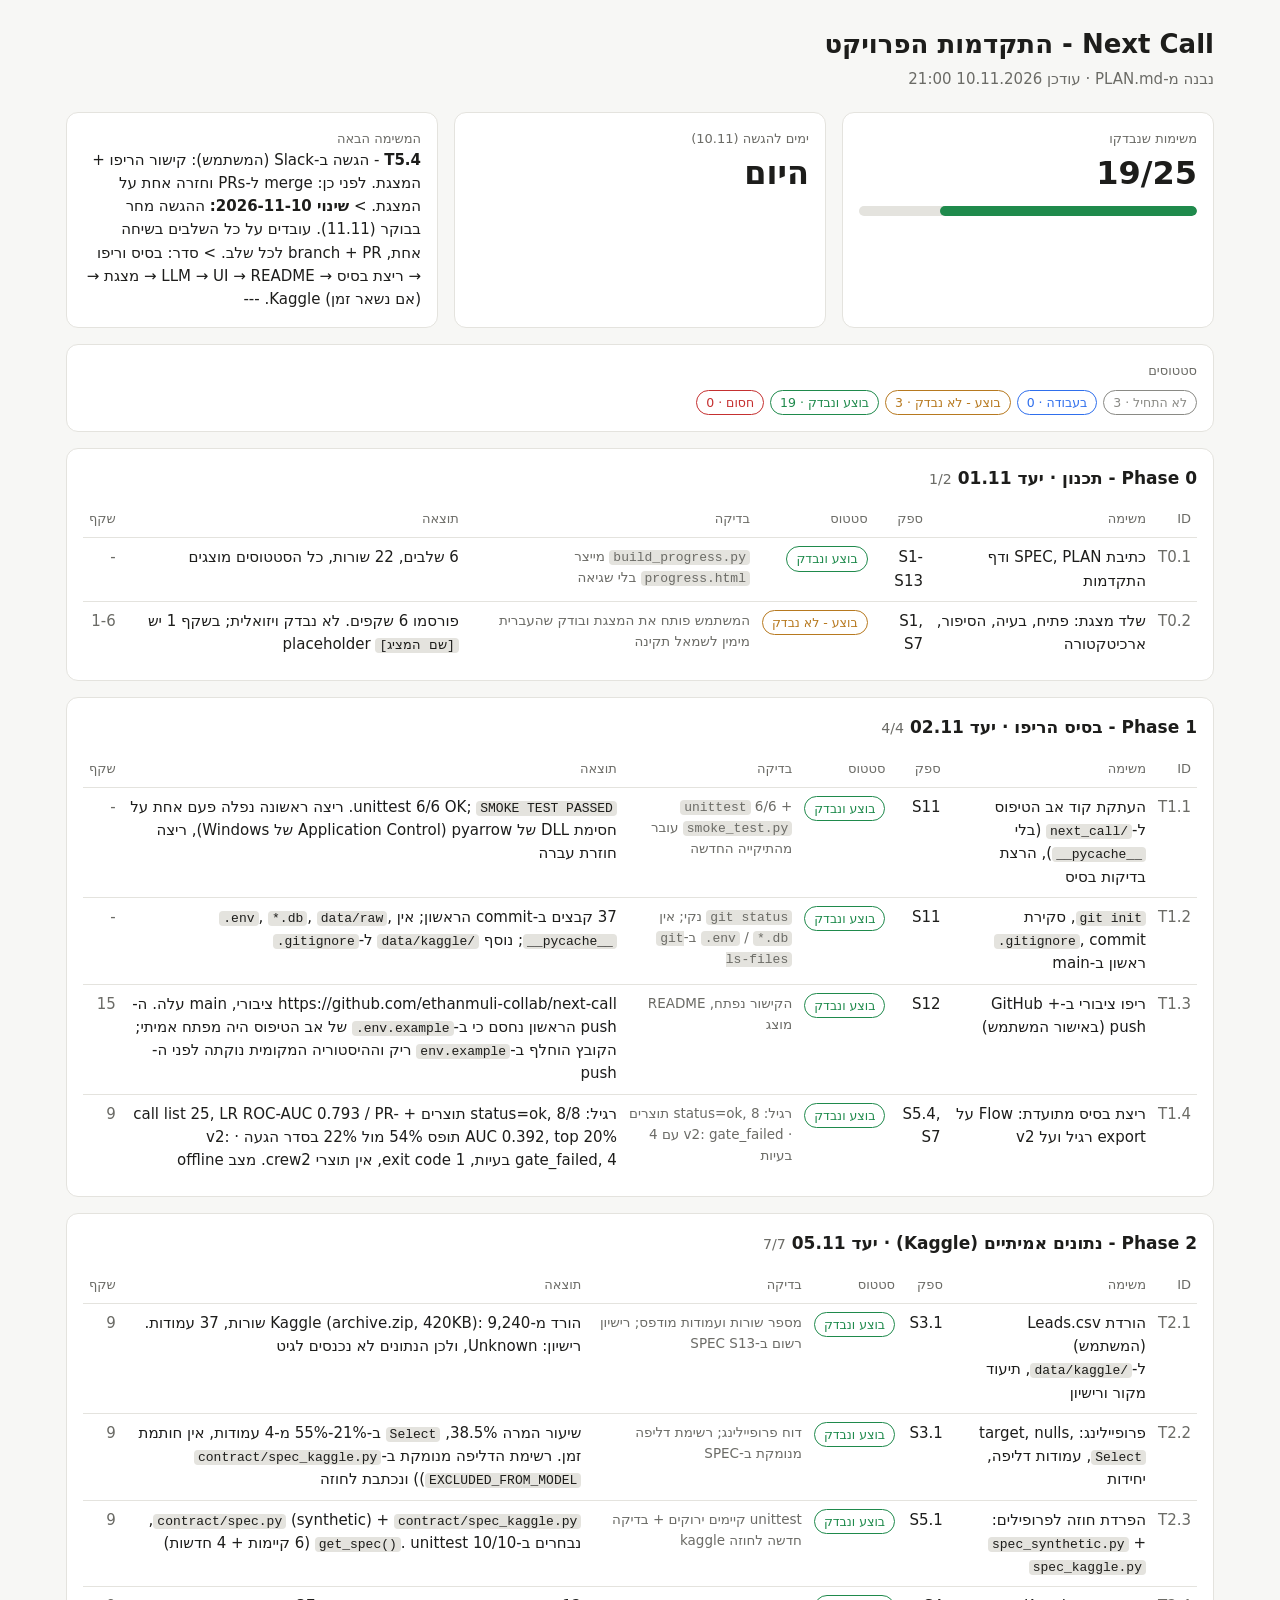
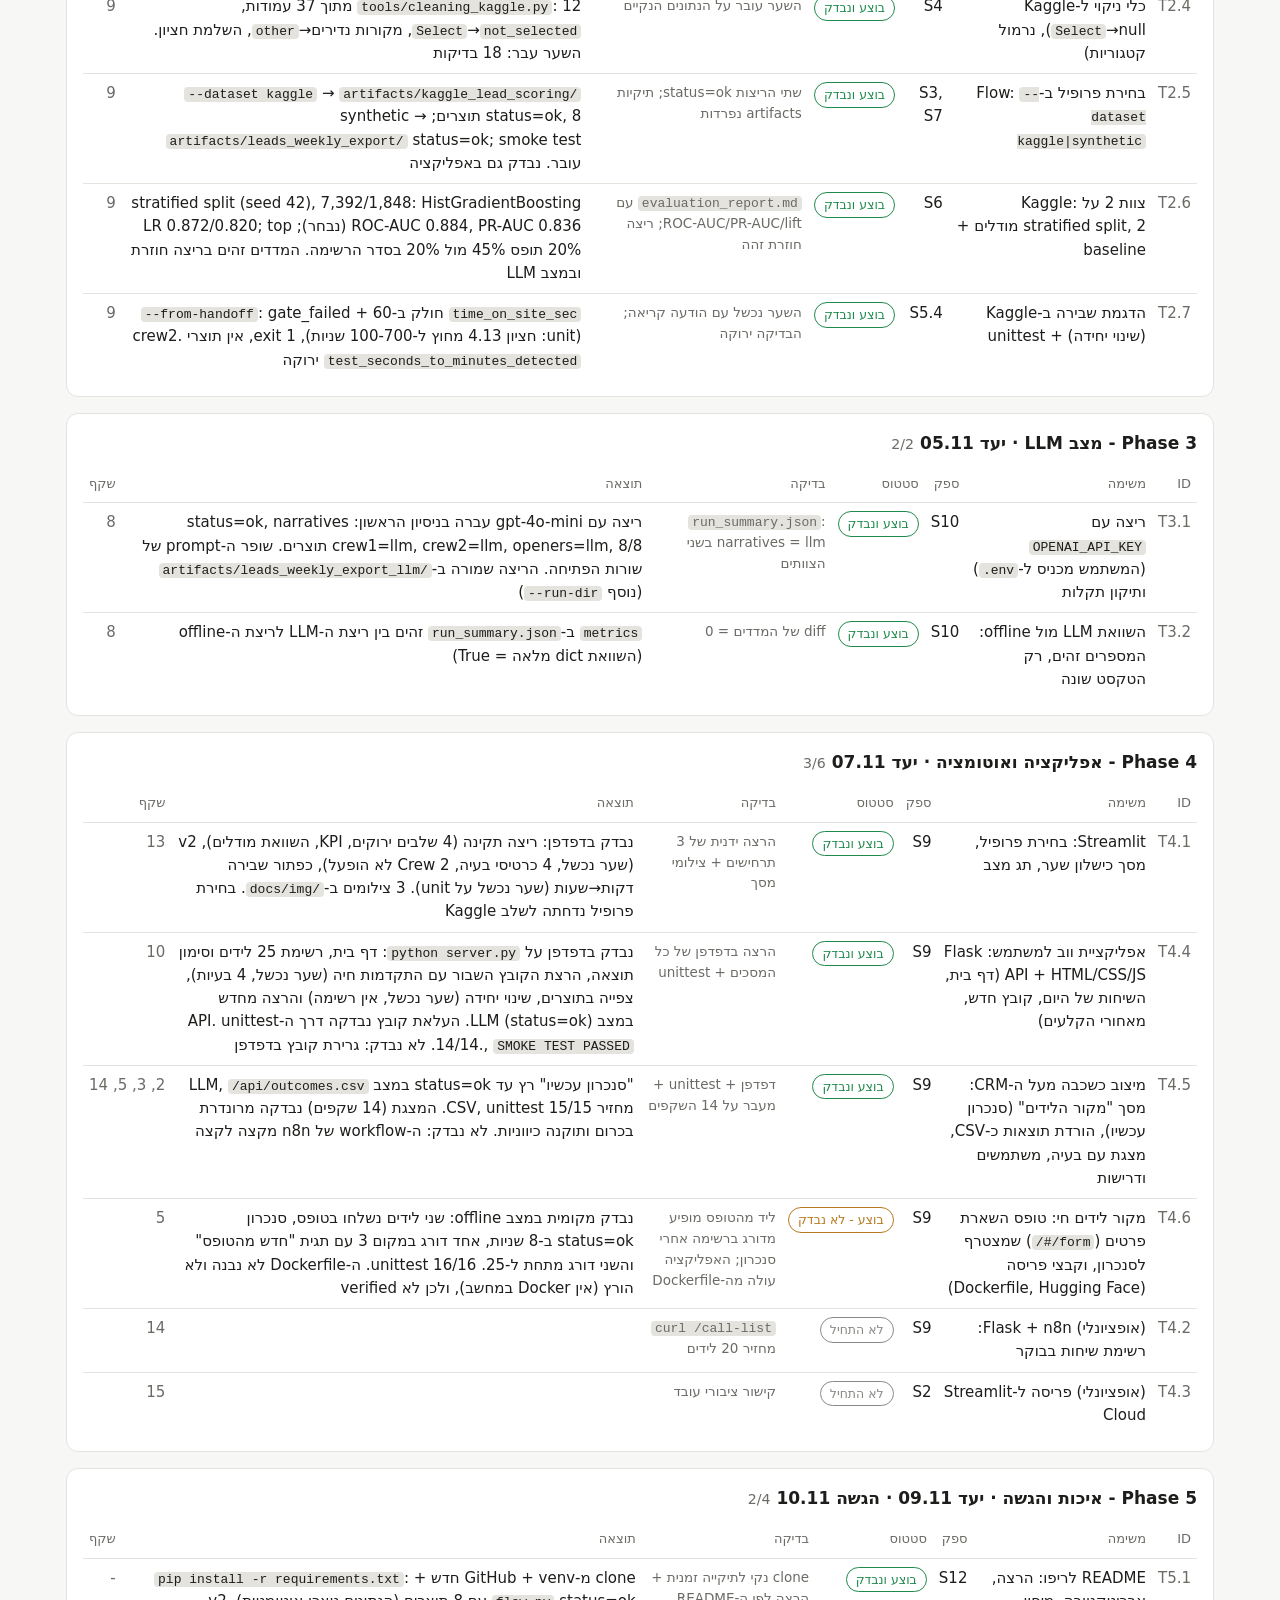
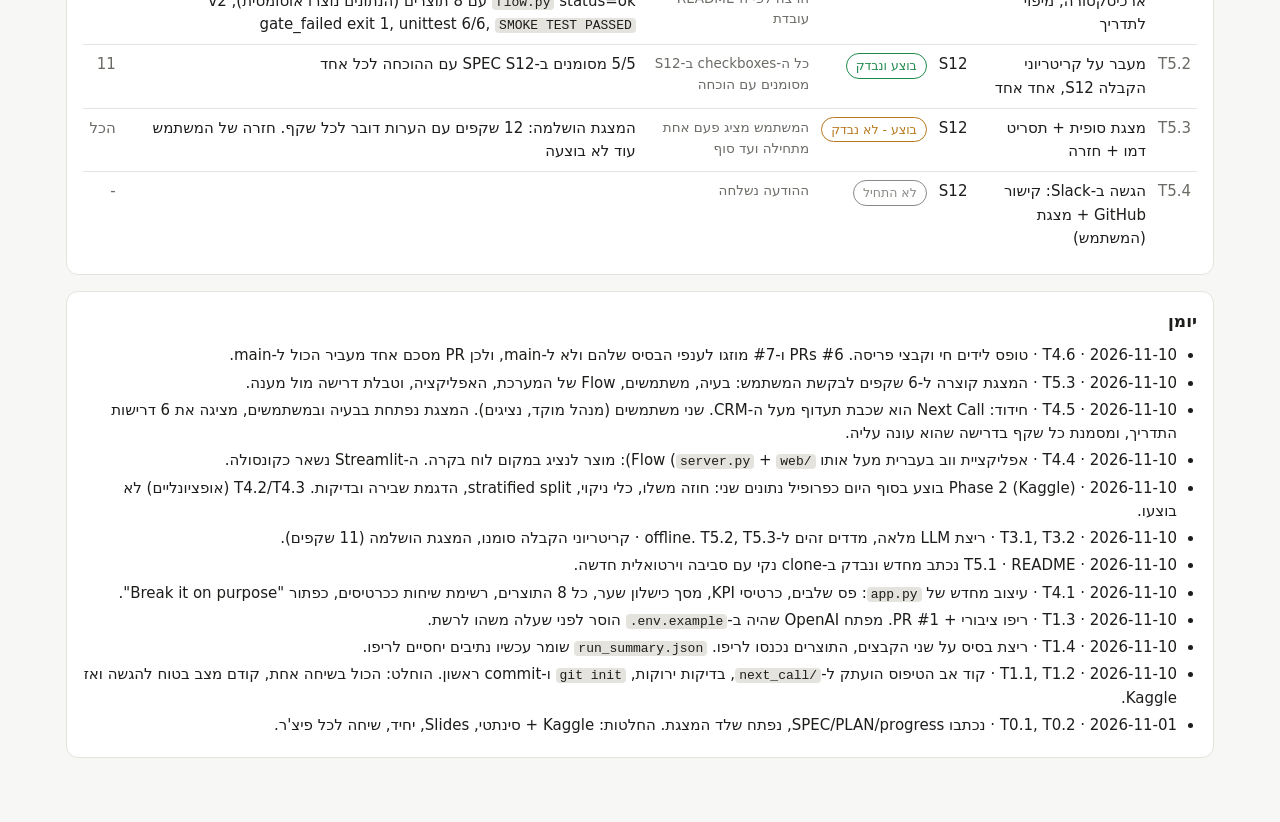
==== commit 76c2d606: "T4.6: website lead form as a live source, and deployment files A lead left on /#/form joins the next" ====
--- a/docs/progress.html
+++ b/docs/progress.html
@@ -31,16 +31,16 @@
 ul { margin:0; padding-inline-start:20px } li { margin-bottom:4px }
 </style></head><body><main>
 <h1>Next Call - התקדמות הפרויקט</h1>
-<p class="sub">נבנה מ-PLAN.md · עודכן 10.11.2026 20:45</p>
+<p class="sub">נבנה מ-PLAN.md · עודכן 10.11.2026 21:00</p>
 <div class="top">
-  <div class="card"><div class="label">משימות שנבדקו</div><div class="big">19/24</div>
-    <div class="bar"><i style="width:79%"></i></div></div>
+  <div class="card"><div class="label">משימות שנבדקו</div><div class="big">19/25</div>
+    <div class="bar"><i style="width:76%"></i></div></div>
   <div class="card"><div class="label">ימים להגשה (10.11)</div><div class="big" id="days">-</div></div>
   <div class="card"><div class="label">המשימה הבאה</div><div><strong>T5.4</strong> - הגשה ב-Slack (המשתמש): קישור הריפו + המצגת. לפני כן: merge ל-PRs וחזרה אחת על המצגת. &gt; <strong>שינוי 2026-11-10:</strong> ההגשה מחר בבוקר (11.11). עובדים על כל השלבים בשיחה אחת, branch + PR לכל שלב. &gt; סדר: בסיס וריפו → ריצת בסיס → LLM → UI → README → מצגת → (אם נשאר זמן) Kaggle. ---</div></div>
 </div>
-<div class="card"><div class="label">סטטוסים</div><div class="chips"><span class="chip todo">לא התחיל · 3</span><span class="chip doing">בעבודה · 0</span><span class="chip done">בוצע - לא נבדק · 2</span><span class="chip ok">בוצע ונבדק · 19</span><span class="chip blocked">חסום · 0</span></div></div>
-<section><h2>Phase 0 - תכנון · יעד 01.11 <small>1/2</small></h2><div class="scroll"><table><thead><tr><th>ID</th><th>משימה</th><th>ספק</th><th>סטטוס</th><th>בדיקה</th><th>תוצאה</th><th>שקף</th></tr></thead><tbody><tr><td class="id">T0.1</td><td>כתיבת SPEC, PLAN ודף התקדמות</td><td>S1-S13</td><td><span class="chip ok">בוצע ונבדק</span></td><td class="muted"><code>build_progress.py</code> מייצר <code>progress.html</code> בלי שגיאה</td><td>6 שלבים, 22 שורות, כל הסטטוסים מוצגים</td><td class="id">-</td></tr><tr><td class="id">T0.2</td><td>שלד מצגת: פתיח, בעיה, הסיפור, ארכיטקטורה</td><td>S1, S7</td><td><span class="chip done">בוצע - לא נבדק</span></td><td class="muted">המשתמש פותח את המצגת ובודק שהעברית מימין לשמאל תקינה</td><td>פורסמו 6 שקפים. לא נבדק ויזואלית; בשקף 1 יש placeholder <code>[שם המציג]</code></td><td class="id">1-6</td></tr></tbody></table></div></section><section><h2>Phase 1 - בסיס הריפו · יעד 02.11 <small>4/4</small></h2><div class="scroll"><table><thead><tr><th>ID</th><th>משימה</th><th>ספק</th><th>סטטוס</th><th>בדיקה</th><th>תוצאה</th><th>שקף</th></tr></thead><tbody><tr><td class="id">T1.1</td><td>העתקת קוד אב הטיפוס ל-<code>next_call/</code> (בלי <code>__pycache__</code>), הרצת בדיקות בסיס</td><td>S11</td><td><span class="chip ok">בוצע ונבדק</span></td><td class="muted"><code>unittest</code> 6/6 + <code>smoke_test.py</code> עובר מהתיקייה החדשה</td><td>unittest 6/6 OK; <code>SMOKE TEST PASSED</code>. ריצה ראשונה נפלה פעם אחת על חסימת DLL של pyarrow (Application Control של Windows), ריצה חוזרת עברה</td><td class="id">-</td></tr><tr><td class="id">T1.2</td><td><code>git init</code>, סקירת <code>.gitignore</code>, commit ראשון ב-main</td><td>S11</td><td><span class="chip ok">בוצע ונבדק</span></td><td class="muted"><code>git status</code> נקי; אין <code>.env</code> / <code>*.db</code> ב-<code>git ls-files</code></td><td>37 קבצים ב-commit הראשון; אין <code>.env</code>, <code>*.db</code>, <code>data/raw</code>, <code>__pycache__</code>; נוסף <code>data/kaggle/</code> ל-<code>.gitignore</code></td><td class="id">-</td></tr><tr><td class="id">T1.3</td><td>ריפו ציבורי ב-GitHub + push (באישור המשתמש)</td><td>S12</td><td><span class="chip ok">בוצע ונבדק</span></td><td class="muted">הקישור נפתח, README מוצג</td><td>https://github.com/ethanmuli-collab/next-call ציבורי, main עלה. ה-push הראשון נחסם כי ב-<code>.env.example</code> של אב הטיפוס היה מפתח אמיתי; הקובץ הוחלף ב-<code>env.example</code> ריק וההיסטוריה המקומית נוקתה לפני ה-push</td><td class="id">15</td></tr><tr><td class="id">T1.4</td><td>ריצת בסיס מתועדת: Flow על export רגיל ועל v2</td><td>S5.4, S7</td><td><span class="chip ok">בוצע ונבדק</span></td><td class="muted">רגיל: status=ok, 8 תוצרים · v2: gate_failed עם 4 בעיות</td><td>רגיל: status=ok, 8/8 תוצרים + call list 25, LR ROC-AUC 0.793 / PR-AUC 0.392, top 20% תופס 54% מול 22% בסדר הגעה · v2: gate_failed, 4 בעיות, exit code 1, אין תוצרי crew2. מצב offline</td><td class="id">9</td></tr></tbody></table></div></section><section><h2>Phase 2 - נתונים אמיתיים (Kaggle) · יעד 05.11 <small>7/7</small></h2><div class="scroll"><table><thead><tr><th>ID</th><th>משימה</th><th>ספק</th><th>סטטוס</th><th>בדיקה</th><th>תוצאה</th><th>שקף</th></tr></thead><tbody><tr><td class="id">T2.1</td><td>הורדת Leads.csv (המשתמש) ל-<code>data/kaggle/</code>, תיעוד מקור ורישיון</td><td>S3.1</td><td><span class="chip ok">בוצע ונבדק</span></td><td class="muted">מספר שורות ועמודות מודפס; רישיון רשום ב-SPEC S13</td><td>הורד מ-Kaggle (archive.zip, 420KB): 9,240 שורות, 37 עמודות. רישיון: Unknown, ולכן הנתונים לא נכנסים לגיט</td><td class="id">9</td></tr><tr><td class="id">T2.2</td><td>פרופיילינג: target, nulls, <code>Select</code>, עמודות דליפה, יחידות</td><td>S3.1</td><td><span class="chip ok">בוצע ונבדק</span></td><td class="muted">דוח פרופיילינג; רשימת דליפה מנומקת ב-SPEC</td><td>שיעור המרה 38.5%, <code>Select</code> ב-21%-55% מ-4 עמודות, אין חותמת זמן. רשימת הדליפה מנומקת ב-<code>contract/spec_kaggle.py</code> (<code>EXCLUDED_FROM_MODEL</code>) ונכתבת לחוזה</td><td class="id">9</td></tr><tr><td class="id">T2.3</td><td>הפרדת חוזה לפרופילים: <code>spec_synthetic.py</code> + <code>spec_kaggle.py</code></td><td>S5.1</td><td><span class="chip ok">בוצע ונבדק</span></td><td class="muted">unittest קיימים ירוקים + בדיקה חדשה לחוזה kaggle</td><td><code>contract/spec.py</code> (synthetic) + <code>contract/spec_kaggle.py</code>, נבחרים ב-<code>get_spec()</code>. unittest 10/10 (6 קיימות + 4 חדשות)</td><td class="id">9</td></tr><tr><td class="id">T2.4</td><td>כלי ניקוי ל-Kaggle (<code>Select</code>→null, נרמול קטגוריות)</td><td>S4</td><td><span class="chip ok">בוצע ונבדק</span></td><td class="muted">השער עובר על הנתונים הנקיים</td><td><code>tools/cleaning_kaggle.py</code>: 12 מתוך 37 עמודות, <code>Select</code>→<code>not_selected</code>, מקורות נדירים→<code>other</code>, השלמת חציון. השער עבר: 18 בדיקות</td><td class="id">9</td></tr><tr><td class="id">T2.5</td><td>בחירת פרופיל ב-Flow: <code>--dataset kaggle|synthetic</code></td><td>S3, S7</td><td><span class="chip ok">בוצע ונבדק</span></td><td class="muted">שתי הריצות status=ok; תיקיות artifacts נפרדות</td><td><code>--dataset kaggle</code> → <code>artifacts/kaggle_lead_scoring/</code> status=ok, 8 תוצרים; synthetic → <code>artifacts/leads_weekly_export/</code> status=ok; smoke test עובר. נבדק גם באפליקציה</td><td class="id">9</td></tr><tr><td class="id">T2.6</td><td>צוות 2 על Kaggle: stratified split, 2 מודלים + baseline</td><td>S6</td><td><span class="chip ok">בוצע ונבדק</span></td><td class="muted"><code>evaluation_report.md</code> עם ROC-AUC/PR-AUC/lift; ריצה חוזרת זהה</td><td>stratified split (seed 42), 7,392/1,848: HistGradientBoosting ROC-AUC 0.884, PR-AUC 0.836 (נבחר); LR 0.872/0.820; top 20% תופס 45% מול 20% בסדר הרשימה. המדדים זהים בריצה חוזרת ובמצב LLM</td><td class="id">9</td></tr><tr><td class="id">T2.7</td><td>הדגמת שבירה ב-Kaggle (שינוי יחידה) + unittest</td><td>S5.4</td><td><span class="chip ok">בוצע ונבדק</span></td><td class="muted">השער נכשל עם הודעה קריאה; הבדיקה ירוקה</td><td><code>time_on_site_sec</code> חולק ב-60 + <code>--from-handoff</code>: gate_failed (unit: חציון 4.13 מחוץ ל-100-700 שניות), exit 1, אין תוצרי crew2. <code>test_seconds_to_minutes_detected</code> ירוקה</td><td class="id">9</td></tr></tbody></table></div></section><section><h2>Phase 3 - מצב LLM · יעד 05.11 <small>2/2</small></h2><div class="scroll"><table><thead><tr><th>ID</th><th>משימה</th><th>ספק</th><th>סטטוס</th><th>בדיקה</th><th>תוצאה</th><th>שקף</th></tr></thead><tbody><tr><td class="id">T3.1</td><td>ריצה עם <code>OPENAI_API_KEY</code> (המשתמש מכניס ל-<code>.env</code>) ותיקון תקלות</td><td>S10</td><td><span class="chip ok">בוצע ונבדק</span></td><td class="muted"><code>run_summary.json</code>: narratives = llm בשני הצוותים</td><td>ריצה עם gpt-4o-mini עברה בניסיון הראשון: status=ok, narratives crew1=llm, crew2=llm, openers=llm, 8/8 תוצרים. שופר ה-prompt של שורות הפתיחה. הריצה שמורה ב-<code>artifacts/leads_weekly_export_llm/</code> (נוסף <code>--run-dir</code>)</td><td class="id">8</td></tr><tr><td class="id">T3.2</td><td>השוואת LLM מול offline: המספרים זהים, רק הטקסט שונה</td><td>S10</td><td><span class="chip ok">בוצע ונבדק</span></td><td class="muted">diff של המדדים = 0</td><td><code>metrics</code> ב-<code>run_summary.json</code> זהים בין ריצת ה-LLM לריצת ה-offline (השוואת dict מלאה = True)</td><td class="id">8</td></tr></tbody></table></div></section><section><h2>Phase 4 - אפליקציה ואוטומציה · יעד 07.11 <small>3/5</small></h2><div class="scroll"><table><thead><tr><th>ID</th><th>משימה</th><th>ספק</th><th>סטטוס</th><th>בדיקה</th><th>תוצאה</th><th>שקף</th></tr></thead><tbody><tr><td class="id">T4.1</td><td>Streamlit: בחירת פרופיל, מסך כישלון שער, תג מצב</td><td>S9</td><td><span class="chip ok">בוצע ונבדק</span></td><td class="muted">הרצה ידנית של 3 תרחישים + צילומי מסך</td><td>נבדק בדפדפן: ריצה תקינה (4 שלבים ירוקים, KPI, השוואת מודלים), v2 (שער נכשל, 4 כרטיסי בעיה, Crew 2 לא הופעל), כפתור שבירה דקות→שעות (שער נכשל על unit). 3 צילומים ב-<code>docs/img/</code>. בחירת פרופיל נדחתה לשלב Kaggle</td><td class="id">13</td></tr><tr><td class="id">T4.4</td><td>אפליקציית ווב למשתמש: Flask API + HTML/CSS/JS (דף בית, השיחות של היום, קובץ חדש, מאחורי הקלעים)</td><td>S9</td><td><span class="chip ok">בוצע ונבדק</span></td><td class="muted">הרצה בדפדפן של כל המסכים + unittest</td><td>נבדק בדפדפן על <code>python server.py</code>: דף בית, רשימת 25 לידים וסימון תוצאה, הרצת הקובץ השבור עם התקדמות חיה (שער נכשל, 4 בעיות), צפייה בתוצרים, שינוי יחידה (שער נכשל, אין רשימה) והרצה מחדש במצב LLM (status=ok). העלאת קובץ נבדקה דרך ה-API. unittest 14/14., <code>SMOKE TEST PASSED</code>. לא נבדק: גרירת קובץ בדפדפן</td><td class="id">10</td></tr><tr><td class="id">T4.5</td><td>מיצוב כשכבה מעל ה-CRM: מסך &quot;מקור הלידים&quot; (סנכרון עכשיו), הורדת תוצאות כ-CSV, מצגת עם בעיה, משתמשים ודרישות</td><td>S9</td><td><span class="chip ok">בוצע ונבדק</span></td><td class="muted">דפדפן + unittest + מעבר על 14 השקפים</td><td>&quot;סנכרון עכשיו&quot; רץ עד status=ok במצב LLM, <code>/api/outcomes.csv</code> מחזיר CSV, unittest 15/15. המצגת (14 שקפים) נבדקה מרונדרת בכרום ותוקנה כיווניות. לא נבדק: ה-workflow של n8n מקצה לקצה</td><td class="id">2, 3, 5, 14</td></tr><tr><td class="id">T4.2</td><td>(אופציונלי) Flask + n8n: רשימת שיחות בבוקר</td><td>S9</td><td><span class="chip todo">לא התחיל</span></td><td class="muted"><code>curl /call-list</code> מחזיר 20 לידים</td><td></td><td class="id">14</td></tr><tr><td class="id">T4.3</td><td>(אופציונלי) פריסה ל-Streamlit Cloud</td><td>S2</td><td><span class="chip todo">לא התחיל</span></td><td class="muted">קישור ציבורי עובד</td><td></td><td class="id">15</td></tr></tbody></table></div></section><section><h2>Phase 5 - איכות והגשה · יעד 09.11 · הגשה 10.11 <small>2/4</small></h2><div class="scroll"><table><thead><tr><th>ID</th><th>משימה</th><th>ספק</th><th>סטטוס</th><th>בדיקה</th><th>תוצאה</th><th>שקף</th></tr></thead><tbody><tr><td class="id">T5.1</td><td>README לריפו: הרצה, ארכיטקטורה, מיפוי לתדריך</td><td>S12</td><td><span class="chip ok">בוצע ונבדק</span></td><td class="muted">clone נקי לתיקייה זמנית + הרצה לפי ה-README עובדת</td><td>clone מ-GitHub + venv חדש + <code>pip install -r requirements.txt</code>: <code>flow.py</code> status=ok עם 8 תוצרים (הנתונים נוצרו אוטומטית), v2 gate_failed exit 1, unittest 6/6, <code>SMOKE TEST PASSED</code></td><td class="id">-</td></tr><tr><td class="id">T5.2</td><td>מעבר על קריטריוני הקבלה S12, אחד אחד</td><td>S12</td><td><span class="chip ok">בוצע ונבדק</span></td><td class="muted">כל ה-checkboxes ב-S12 מסומנים עם הוכחה</td><td>5/5 מסומנים ב-SPEC S12 עם ההוכחה לכל אחד</td><td class="id">11</td></tr><tr><td class="id">T5.3</td><td>מצגת סופית + תסריט דמו + חזרה</td><td>S12</td><td><span class="chip done">בוצע - לא נבדק</span></td><td class="muted">המשתמש מציג פעם אחת מתחילה ועד סוף</td><td>המצגת הושלמה: 12 שקפים עם הערות דובר לכל שקף. חזרה של המשתמש עוד לא בוצעה</td><td class="id">הכל</td></tr><tr><td class="id">T5.4</td><td>הגשה ב-Slack: קישור GitHub + מצגת (המשתמש)</td><td>S12</td><td><span class="chip todo">לא התחיל</span></td><td class="muted">ההודעה נשלחה</td><td></td><td class="id">-</td></tr></tbody></table></div></section>
-<section><h2>יומן</h2><ul><li>2026-11-10 · T5.3 · המצגת קוצרה ל-6 שקפים לבקשת המשתמש: בעיה, משתמשים, Flow של המערכת, האפליקציה, וטבלת דרישה מול מענה.</li><li>2026-11-10 · T4.5 · חידוד: Next Call הוא שכבת תעדוף מעל ה-CRM. שני משתמשים (מנהל מוקד, נציגים). המצגת נפתחת בבעיה ובמשתמשים, מציגה את 6 דרישות התדריך, ומסמנת כל שקף בדרישה שהוא עונה עליה.</li><li>2026-11-10 · T4.4 · אפליקציית ווב בעברית מעל אותו Flow (<code>server.py</code> + <code>web/</code>): מוצר לנציג במקום לוח בקרה. ה-Streamlit נשאר כקונסולה.</li><li>2026-11-10 · Phase 2 (Kaggle) בוצע בסוף היום כפרופיל נתונים שני: חוזה משלו, כלי ניקוי, stratified split, הדגמת שבירה ובדיקות. T4.2/T4.3 (אופציונליים) לא בוצעו.</li><li>2026-11-10 · T3.1, T3.2 · ריצת LLM מלאה, מדדים זהים ל-offline. T5.2, T5.3 · קריטריוני הקבלה סומנו, המצגת הושלמה (11 שקפים).</li><li>2026-11-10 · T5.1 · README נכתב מחדש ונבדק ב-clone נקי עם סביבה וירטואלית חדשה.</li><li>2026-11-10 · T4.1 · עיצוב מחדש של <code>app.py</code>: פס שלבים, כרטיסי KPI, מסך כישלון שער, כל 8 התוצרים, רשימת שיחות ככרטיסים, כפתור &quot;Break it on purpose&quot;.</li><li>2026-11-10 · T1.3 · ריפו ציבורי + PR #1. מפתח OpenAI שהיה ב-<code>.env.example</code> הוסר לפני שעלה משהו לרשת.</li><li>2026-11-10 · T1.4 · ריצת בסיס על שני הקבצים, התוצרים נכנסו לריפו. <code>run_summary.json</code> שומר עכשיו נתיבים יחסיים לריפו.</li><li>2026-11-10 · T1.1, T1.2 · קוד אב הטיפוס הועתק ל-<code>next_call/</code>, בדיקות ירוקות, <code>git init</code> ו-commit ראשון. הוחלט: הכול בשיחה אחת, קודם מצב בטוח להגשה ואז Kaggle.</li><li>2026-11-01 · T0.1, T0.2 · נכתבו SPEC/PLAN/progress, נפתח שלד המצגת. החלטות: Kaggle + סינתטי, Slides, יחיד, שיחה לכל פיצ&#x27;ר.</li></ul></section>
+<div class="card"><div class="label">סטטוסים</div><div class="chips"><span class="chip todo">לא התחיל · 3</span><span class="chip doing">בעבודה · 0</span><span class="chip done">בוצע - לא נבדק · 3</span><span class="chip ok">בוצע ונבדק · 19</span><span class="chip blocked">חסום · 0</span></div></div>
+<section><h2>Phase 0 - תכנון · יעד 01.11 <small>1/2</small></h2><div class="scroll"><table><thead><tr><th>ID</th><th>משימה</th><th>ספק</th><th>סטטוס</th><th>בדיקה</th><th>תוצאה</th><th>שקף</th></tr></thead><tbody><tr><td class="id">T0.1</td><td>כתיבת SPEC, PLAN ודף התקדמות</td><td>S1-S13</td><td><span class="chip ok">בוצע ונבדק</span></td><td class="muted"><code>build_progress.py</code> מייצר <code>progress.html</code> בלי שגיאה</td><td>6 שלבים, 22 שורות, כל הסטטוסים מוצגים</td><td class="id">-</td></tr><tr><td class="id">T0.2</td><td>שלד מצגת: פתיח, בעיה, הסיפור, ארכיטקטורה</td><td>S1, S7</td><td><span class="chip done">בוצע - לא נבדק</span></td><td class="muted">המשתמש פותח את המצגת ובודק שהעברית מימין לשמאל תקינה</td><td>פורסמו 6 שקפים. לא נבדק ויזואלית; בשקף 1 יש placeholder <code>[שם המציג]</code></td><td class="id">1-6</td></tr></tbody></table></div></section><section><h2>Phase 1 - בסיס הריפו · יעד 02.11 <small>4/4</small></h2><div class="scroll"><table><thead><tr><th>ID</th><th>משימה</th><th>ספק</th><th>סטטוס</th><th>בדיקה</th><th>תוצאה</th><th>שקף</th></tr></thead><tbody><tr><td class="id">T1.1</td><td>העתקת קוד אב הטיפוס ל-<code>next_call/</code> (בלי <code>__pycache__</code>), הרצת בדיקות בסיס</td><td>S11</td><td><span class="chip ok">בוצע ונבדק</span></td><td class="muted"><code>unittest</code> 6/6 + <code>smoke_test.py</code> עובר מהתיקייה החדשה</td><td>unittest 6/6 OK; <code>SMOKE TEST PASSED</code>. ריצה ראשונה נפלה פעם אחת על חסימת DLL של pyarrow (Application Control של Windows), ריצה חוזרת עברה</td><td class="id">-</td></tr><tr><td class="id">T1.2</td><td><code>git init</code>, סקירת <code>.gitignore</code>, commit ראשון ב-main</td><td>S11</td><td><span class="chip ok">בוצע ונבדק</span></td><td class="muted"><code>git status</code> נקי; אין <code>.env</code> / <code>*.db</code> ב-<code>git ls-files</code></td><td>37 קבצים ב-commit הראשון; אין <code>.env</code>, <code>*.db</code>, <code>data/raw</code>, <code>__pycache__</code>; נוסף <code>data/kaggle/</code> ל-<code>.gitignore</code></td><td class="id">-</td></tr><tr><td class="id">T1.3</td><td>ריפו ציבורי ב-GitHub + push (באישור המשתמש)</td><td>S12</td><td><span class="chip ok">בוצע ונבדק</span></td><td class="muted">הקישור נפתח, README מוצג</td><td>https://github.com/ethanmuli-collab/next-call ציבורי, main עלה. ה-push הראשון נחסם כי ב-<code>.env.example</code> של אב הטיפוס היה מפתח אמיתי; הקובץ הוחלף ב-<code>env.example</code> ריק וההיסטוריה המקומית נוקתה לפני ה-push</td><td class="id">15</td></tr><tr><td class="id">T1.4</td><td>ריצת בסיס מתועדת: Flow על export רגיל ועל v2</td><td>S5.4, S7</td><td><span class="chip ok">בוצע ונבדק</span></td><td class="muted">רגיל: status=ok, 8 תוצרים · v2: gate_failed עם 4 בעיות</td><td>רגיל: status=ok, 8/8 תוצרים + call list 25, LR ROC-AUC 0.793 / PR-AUC 0.392, top 20% תופס 54% מול 22% בסדר הגעה · v2: gate_failed, 4 בעיות, exit code 1, אין תוצרי crew2. מצב offline</td><td class="id">9</td></tr></tbody></table></div></section><section><h2>Phase 2 - נתונים אמיתיים (Kaggle) · יעד 05.11 <small>7/7</small></h2><div class="scroll"><table><thead><tr><th>ID</th><th>משימה</th><th>ספק</th><th>סטטוס</th><th>בדיקה</th><th>תוצאה</th><th>שקף</th></tr></thead><tbody><tr><td class="id">T2.1</td><td>הורדת Leads.csv (המשתמש) ל-<code>data/kaggle/</code>, תיעוד מקור ורישיון</td><td>S3.1</td><td><span class="chip ok">בוצע ונבדק</span></td><td class="muted">מספר שורות ועמודות מודפס; רישיון רשום ב-SPEC S13</td><td>הורד מ-Kaggle (archive.zip, 420KB): 9,240 שורות, 37 עמודות. רישיון: Unknown, ולכן הנתונים לא נכנסים לגיט</td><td class="id">9</td></tr><tr><td class="id">T2.2</td><td>פרופיילינג: target, nulls, <code>Select</code>, עמודות דליפה, יחידות</td><td>S3.1</td><td><span class="chip ok">בוצע ונבדק</span></td><td class="muted">דוח פרופיילינג; רשימת דליפה מנומקת ב-SPEC</td><td>שיעור המרה 38.5%, <code>Select</code> ב-21%-55% מ-4 עמודות, אין חותמת זמן. רשימת הדליפה מנומקת ב-<code>contract/spec_kaggle.py</code> (<code>EXCLUDED_FROM_MODEL</code>) ונכתבת לחוזה</td><td class="id">9</td></tr><tr><td class="id">T2.3</td><td>הפרדת חוזה לפרופילים: <code>spec_synthetic.py</code> + <code>spec_kaggle.py</code></td><td>S5.1</td><td><span class="chip ok">בוצע ונבדק</span></td><td class="muted">unittest קיימים ירוקים + בדיקה חדשה לחוזה kaggle</td><td><code>contract/spec.py</code> (synthetic) + <code>contract/spec_kaggle.py</code>, נבחרים ב-<code>get_spec()</code>. unittest 10/10 (6 קיימות + 4 חדשות)</td><td class="id">9</td></tr><tr><td class="id">T2.4</td><td>כלי ניקוי ל-Kaggle (<code>Select</code>→null, נרמול קטגוריות)</td><td>S4</td><td><span class="chip ok">בוצע ונבדק</span></td><td class="muted">השער עובר על הנתונים הנקיים</td><td><code>tools/cleaning_kaggle.py</code>: 12 מתוך 37 עמודות, <code>Select</code>→<code>not_selected</code>, מקורות נדירים→<code>other</code>, השלמת חציון. השער עבר: 18 בדיקות</td><td class="id">9</td></tr><tr><td class="id">T2.5</td><td>בחירת פרופיל ב-Flow: <code>--dataset kaggle|synthetic</code></td><td>S3, S7</td><td><span class="chip ok">בוצע ונבדק</span></td><td class="muted">שתי הריצות status=ok; תיקיות artifacts נפרדות</td><td><code>--dataset kaggle</code> → <code>artifacts/kaggle_lead_scoring/</code> status=ok, 8 תוצרים; synthetic → <code>artifacts/leads_weekly_export/</code> status=ok; smoke test עובר. נבדק גם באפליקציה</td><td class="id">9</td></tr><tr><td class="id">T2.6</td><td>צוות 2 על Kaggle: stratified split, 2 מודלים + baseline</td><td>S6</td><td><span class="chip ok">בוצע ונבדק</span></td><td class="muted"><code>evaluation_report.md</code> עם ROC-AUC/PR-AUC/lift; ריצה חוזרת זהה</td><td>stratified split (seed 42), 7,392/1,848: HistGradientBoosting ROC-AUC 0.884, PR-AUC 0.836 (נבחר); LR 0.872/0.820; top 20% תופס 45% מול 20% בסדר הרשימה. המדדים זהים בריצה חוזרת ובמצב LLM</td><td class="id">9</td></tr><tr><td class="id">T2.7</td><td>הדגמת שבירה ב-Kaggle (שינוי יחידה) + unittest</td><td>S5.4</td><td><span class="chip ok">בוצע ונבדק</span></td><td class="muted">השער נכשל עם הודעה קריאה; הבדיקה ירוקה</td><td><code>time_on_site_sec</code> חולק ב-60 + <code>--from-handoff</code>: gate_failed (unit: חציון 4.13 מחוץ ל-100-700 שניות), exit 1, אין תוצרי crew2. <code>test_seconds_to_minutes_detected</code> ירוקה</td><td class="id">9</td></tr></tbody></table></div></section><section><h2>Phase 3 - מצב LLM · יעד 05.11 <small>2/2</small></h2><div class="scroll"><table><thead><tr><th>ID</th><th>משימה</th><th>ספק</th><th>סטטוס</th><th>בדיקה</th><th>תוצאה</th><th>שקף</th></tr></thead><tbody><tr><td class="id">T3.1</td><td>ריצה עם <code>OPENAI_API_KEY</code> (המשתמש מכניס ל-<code>.env</code>) ותיקון תקלות</td><td>S10</td><td><span class="chip ok">בוצע ונבדק</span></td><td class="muted"><code>run_summary.json</code>: narratives = llm בשני הצוותים</td><td>ריצה עם gpt-4o-mini עברה בניסיון הראשון: status=ok, narratives crew1=llm, crew2=llm, openers=llm, 8/8 תוצרים. שופר ה-prompt של שורות הפתיחה. הריצה שמורה ב-<code>artifacts/leads_weekly_export_llm/</code> (נוסף <code>--run-dir</code>)</td><td class="id">8</td></tr><tr><td class="id">T3.2</td><td>השוואת LLM מול offline: המספרים זהים, רק הטקסט שונה</td><td>S10</td><td><span class="chip ok">בוצע ונבדק</span></td><td class="muted">diff של המדדים = 0</td><td><code>metrics</code> ב-<code>run_summary.json</code> זהים בין ריצת ה-LLM לריצת ה-offline (השוואת dict מלאה = True)</td><td class="id">8</td></tr></tbody></table></div></section><section><h2>Phase 4 - אפליקציה ואוטומציה · יעד 07.11 <small>3/6</small></h2><div class="scroll"><table><thead><tr><th>ID</th><th>משימה</th><th>ספק</th><th>סטטוס</th><th>בדיקה</th><th>תוצאה</th><th>שקף</th></tr></thead><tbody><tr><td class="id">T4.1</td><td>Streamlit: בחירת פרופיל, מסך כישלון שער, תג מצב</td><td>S9</td><td><span class="chip ok">בוצע ונבדק</span></td><td class="muted">הרצה ידנית של 3 תרחישים + צילומי מסך</td><td>נבדק בדפדפן: ריצה תקינה (4 שלבים ירוקים, KPI, השוואת מודלים), v2 (שער נכשל, 4 כרטיסי בעיה, Crew 2 לא הופעל), כפתור שבירה דקות→שעות (שער נכשל על unit). 3 צילומים ב-<code>docs/img/</code>. בחירת פרופיל נדחתה לשלב Kaggle</td><td class="id">13</td></tr><tr><td class="id">T4.4</td><td>אפליקציית ווב למשתמש: Flask API + HTML/CSS/JS (דף בית, השיחות של היום, קובץ חדש, מאחורי הקלעים)</td><td>S9</td><td><span class="chip ok">בוצע ונבדק</span></td><td class="muted">הרצה בדפדפן של כל המסכים + unittest</td><td>נבדק בדפדפן על <code>python server.py</code>: דף בית, רשימת 25 לידים וסימון תוצאה, הרצת הקובץ השבור עם התקדמות חיה (שער נכשל, 4 בעיות), צפייה בתוצרים, שינוי יחידה (שער נכשל, אין רשימה) והרצה מחדש במצב LLM (status=ok). העלאת קובץ נבדקה דרך ה-API. unittest 14/14., <code>SMOKE TEST PASSED</code>. לא נבדק: גרירת קובץ בדפדפן</td><td class="id">10</td></tr><tr><td class="id">T4.5</td><td>מיצוב כשכבה מעל ה-CRM: מסך &quot;מקור הלידים&quot; (סנכרון עכשיו), הורדת תוצאות כ-CSV, מצגת עם בעיה, משתמשים ודרישות</td><td>S9</td><td><span class="chip ok">בוצע ונבדק</span></td><td class="muted">דפדפן + unittest + מעבר על 14 השקפים</td><td>&quot;סנכרון עכשיו&quot; רץ עד status=ok במצב LLM, <code>/api/outcomes.csv</code> מחזיר CSV, unittest 15/15. המצגת (14 שקפים) נבדקה מרונדרת בכרום ותוקנה כיווניות. לא נבדק: ה-workflow של n8n מקצה לקצה</td><td class="id">2, 3, 5, 14</td></tr><tr><td class="id">T4.6</td><td>מקור לידים חי: טופס השארת פרטים (<code>/#/form</code>) שמצטרף לסנכרון, וקבצי פריסה (Dockerfile, Hugging Face)</td><td>S9</td><td><span class="chip done">בוצע - לא נבדק</span></td><td class="muted">ליד מהטופס מופיע מדורג ברשימה אחרי סנכרון; האפליקציה עולה מה-Dockerfile</td><td>נבדק מקומית במצב offline: שני לידים נשלחו בטופס, סנכרון status=ok ב-8 שניות, אחד דורג במקום 3 עם תגית &quot;חדש מהטופס&quot; והשני דורג מתחת ל-25. unittest 16/16. ה-Dockerfile לא נבנה ולא הורץ (אין Docker במחשב), ולכן לא verified</td><td class="id">5</td></tr><tr><td class="id">T4.2</td><td>(אופציונלי) Flask + n8n: רשימת שיחות בבוקר</td><td>S9</td><td><span class="chip todo">לא התחיל</span></td><td class="muted"><code>curl /call-list</code> מחזיר 20 לידים</td><td></td><td class="id">14</td></tr><tr><td class="id">T4.3</td><td>(אופציונלי) פריסה ל-Streamlit Cloud</td><td>S2</td><td><span class="chip todo">לא התחיל</span></td><td class="muted">קישור ציבורי עובד</td><td></td><td class="id">15</td></tr></tbody></table></div></section><section><h2>Phase 5 - איכות והגשה · יעד 09.11 · הגשה 10.11 <small>2/4</small></h2><div class="scroll"><table><thead><tr><th>ID</th><th>משימה</th><th>ספק</th><th>סטטוס</th><th>בדיקה</th><th>תוצאה</th><th>שקף</th></tr></thead><tbody><tr><td class="id">T5.1</td><td>README לריפו: הרצה, ארכיטקטורה, מיפוי לתדריך</td><td>S12</td><td><span class="chip ok">בוצע ונבדק</span></td><td class="muted">clone נקי לתיקייה זמנית + הרצה לפי ה-README עובדת</td><td>clone מ-GitHub + venv חדש + <code>pip install -r requirements.txt</code>: <code>flow.py</code> status=ok עם 8 תוצרים (הנתונים נוצרו אוטומטית), v2 gate_failed exit 1, unittest 6/6, <code>SMOKE TEST PASSED</code></td><td class="id">-</td></tr><tr><td class="id">T5.2</td><td>מעבר על קריטריוני הקבלה S12, אחד אחד</td><td>S12</td><td><span class="chip ok">בוצע ונבדק</span></td><td class="muted">כל ה-checkboxes ב-S12 מסומנים עם הוכחה</td><td>5/5 מסומנים ב-SPEC S12 עם ההוכחה לכל אחד</td><td class="id">11</td></tr><tr><td class="id">T5.3</td><td>מצגת סופית + תסריט דמו + חזרה</td><td>S12</td><td><span class="chip done">בוצע - לא נבדק</span></td><td class="muted">המשתמש מציג פעם אחת מתחילה ועד סוף</td><td>המצגת הושלמה: 12 שקפים עם הערות דובר לכל שקף. חזרה של המשתמש עוד לא בוצעה</td><td class="id">הכל</td></tr><tr><td class="id">T5.4</td><td>הגשה ב-Slack: קישור GitHub + מצגת (המשתמש)</td><td>S12</td><td><span class="chip todo">לא התחיל</span></td><td class="muted">ההודעה נשלחה</td><td></td><td class="id">-</td></tr></tbody></table></div></section>
+<section><h2>יומן</h2><ul><li>2026-11-10 · T4.6 · טופס לידים חי וקבצי פריסה. PRs #6 ו-#7 מוזגו לענפי הבסיס שלהם ולא ל-main, ולכן PR מסכם אחד מעביר הכול ל-main.</li><li>2026-11-10 · T5.3 · המצגת קוצרה ל-6 שקפים לבקשת המשתמש: בעיה, משתמשים, Flow של המערכת, האפליקציה, וטבלת דרישה מול מענה.</li><li>2026-11-10 · T4.5 · חידוד: Next Call הוא שכבת תעדוף מעל ה-CRM. שני משתמשים (מנהל מוקד, נציגים). המצגת נפתחת בבעיה ובמשתמשים, מציגה את 6 דרישות התדריך, ומסמנת כל שקף בדרישה שהוא עונה עליה.</li><li>2026-11-10 · T4.4 · אפליקציית ווב בעברית מעל אותו Flow (<code>server.py</code> + <code>web/</code>): מוצר לנציג במקום לוח בקרה. ה-Streamlit נשאר כקונסולה.</li><li>2026-11-10 · Phase 2 (Kaggle) בוצע בסוף היום כפרופיל נתונים שני: חוזה משלו, כלי ניקוי, stratified split, הדגמת שבירה ובדיקות. T4.2/T4.3 (אופציונליים) לא בוצעו.</li><li>2026-11-10 · T3.1, T3.2 · ריצת LLM מלאה, מדדים זהים ל-offline. T5.2, T5.3 · קריטריוני הקבלה סומנו, המצגת הושלמה (11 שקפים).</li><li>2026-11-10 · T5.1 · README נכתב מחדש ונבדק ב-clone נקי עם סביבה וירטואלית חדשה.</li><li>2026-11-10 · T4.1 · עיצוב מחדש של <code>app.py</code>: פס שלבים, כרטיסי KPI, מסך כישלון שער, כל 8 התוצרים, רשימת שיחות ככרטיסים, כפתור &quot;Break it on purpose&quot;.</li><li>2026-11-10 · T1.3 · ריפו ציבורי + PR #1. מפתח OpenAI שהיה ב-<code>.env.example</code> הוסר לפני שעלה משהו לרשת.</li><li>2026-11-10 · T1.4 · ריצת בסיס על שני הקבצים, התוצרים נכנסו לריפו. <code>run_summary.json</code> שומר עכשיו נתיבים יחסיים לריפו.</li><li>2026-11-10 · T1.1, T1.2 · קוד אב הטיפוס הועתק ל-<code>next_call/</code>, בדיקות ירוקות, <code>git init</code> ו-commit ראשון. הוחלט: הכול בשיחה אחת, קודם מצב בטוח להגשה ואז Kaggle.</li><li>2026-11-01 · T0.1, T0.2 · נכתבו SPEC/PLAN/progress, נפתח שלד המצגת. החלטות: Kaggle + סינתטי, Slides, יחיד, שיחה לכל פיצ&#x27;ר.</li></ul></section>
 </main>
 <script>
 var d = Math.ceil((new Date("2026-11-10T23:59:00") - new Date()) / 864e5);
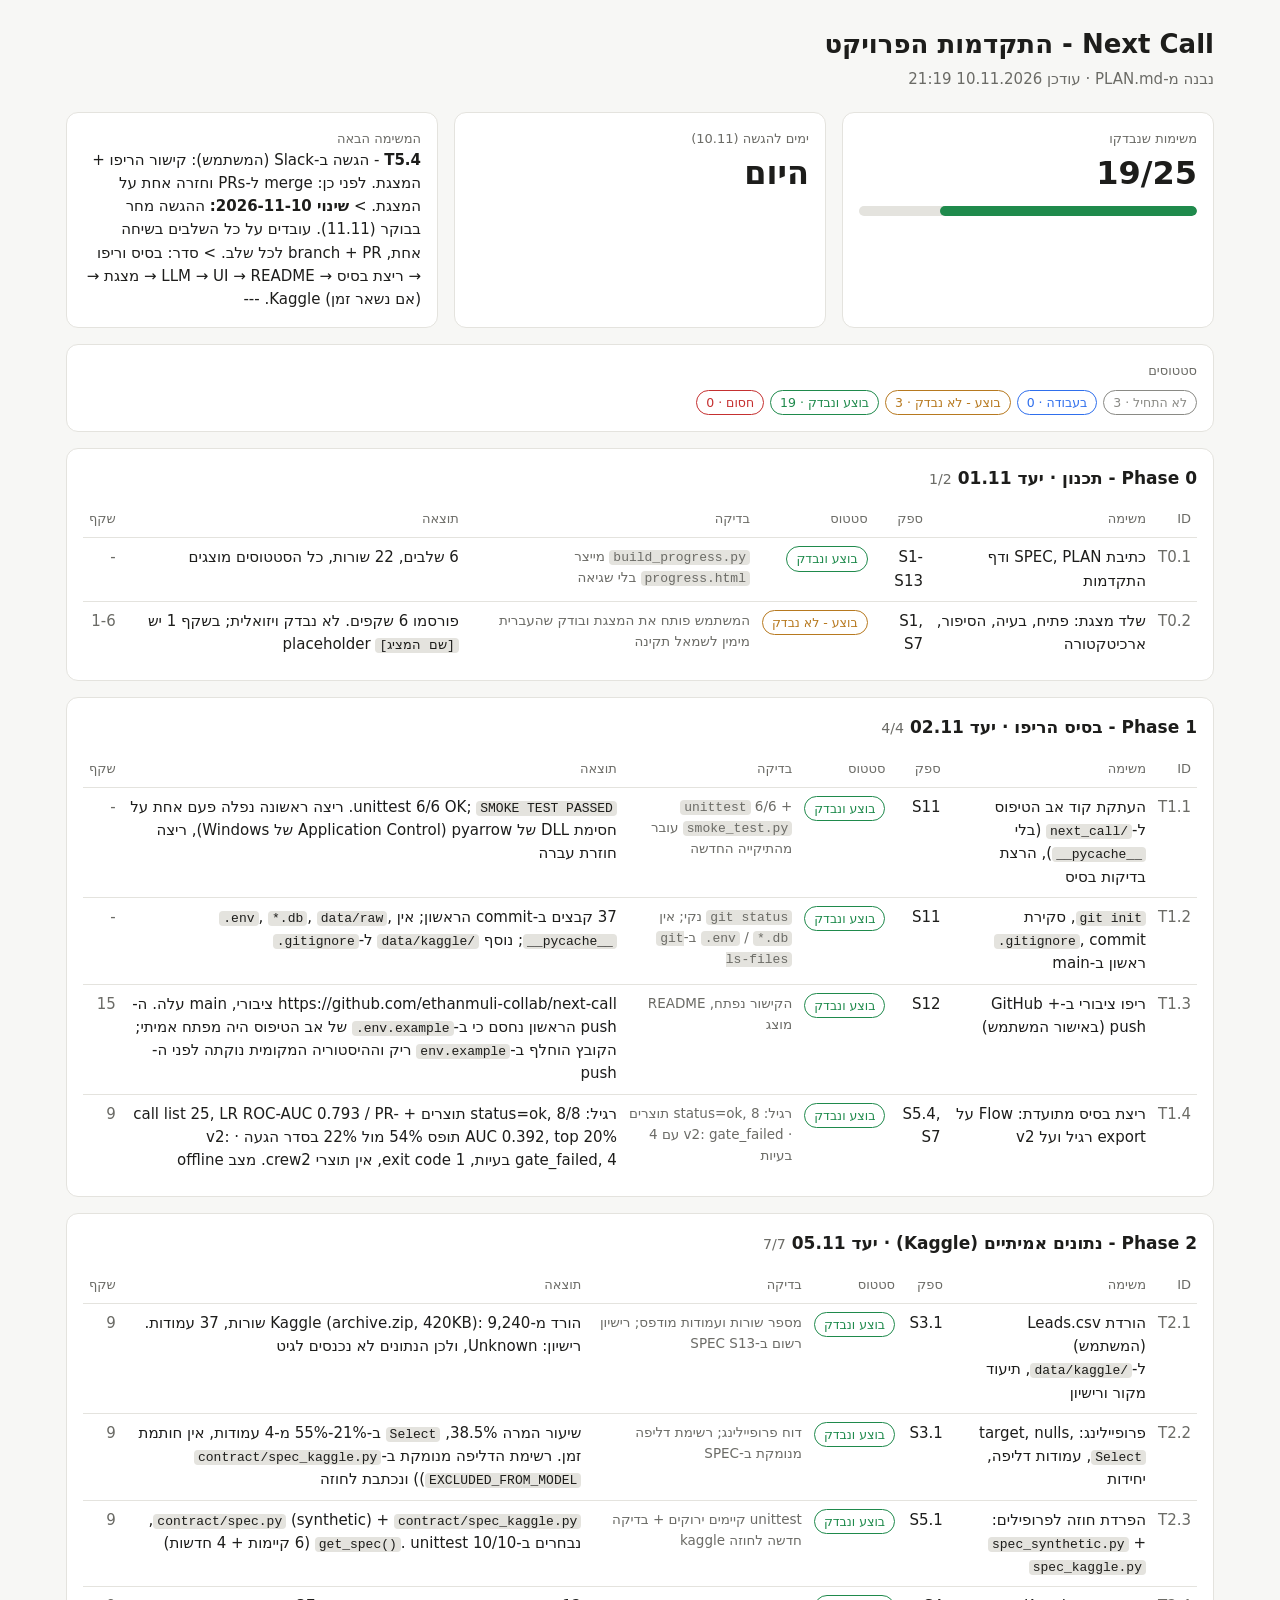
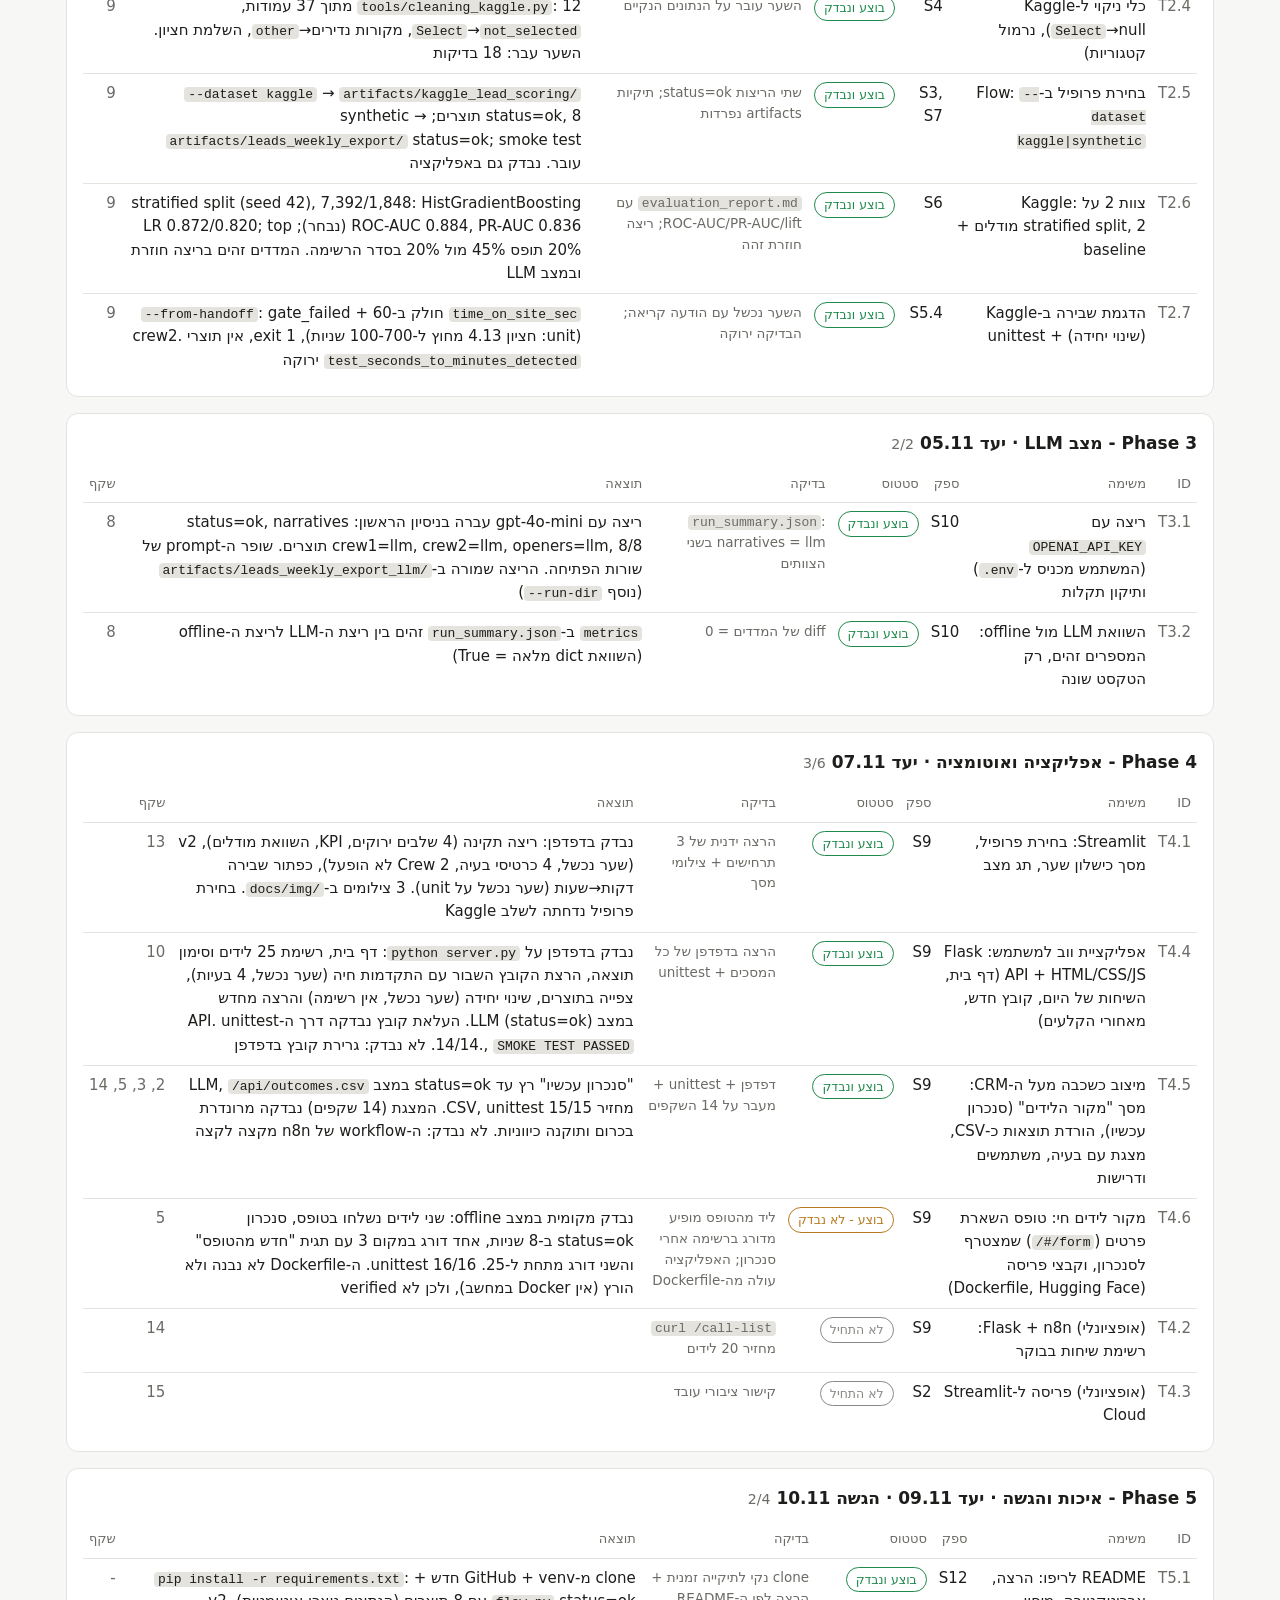
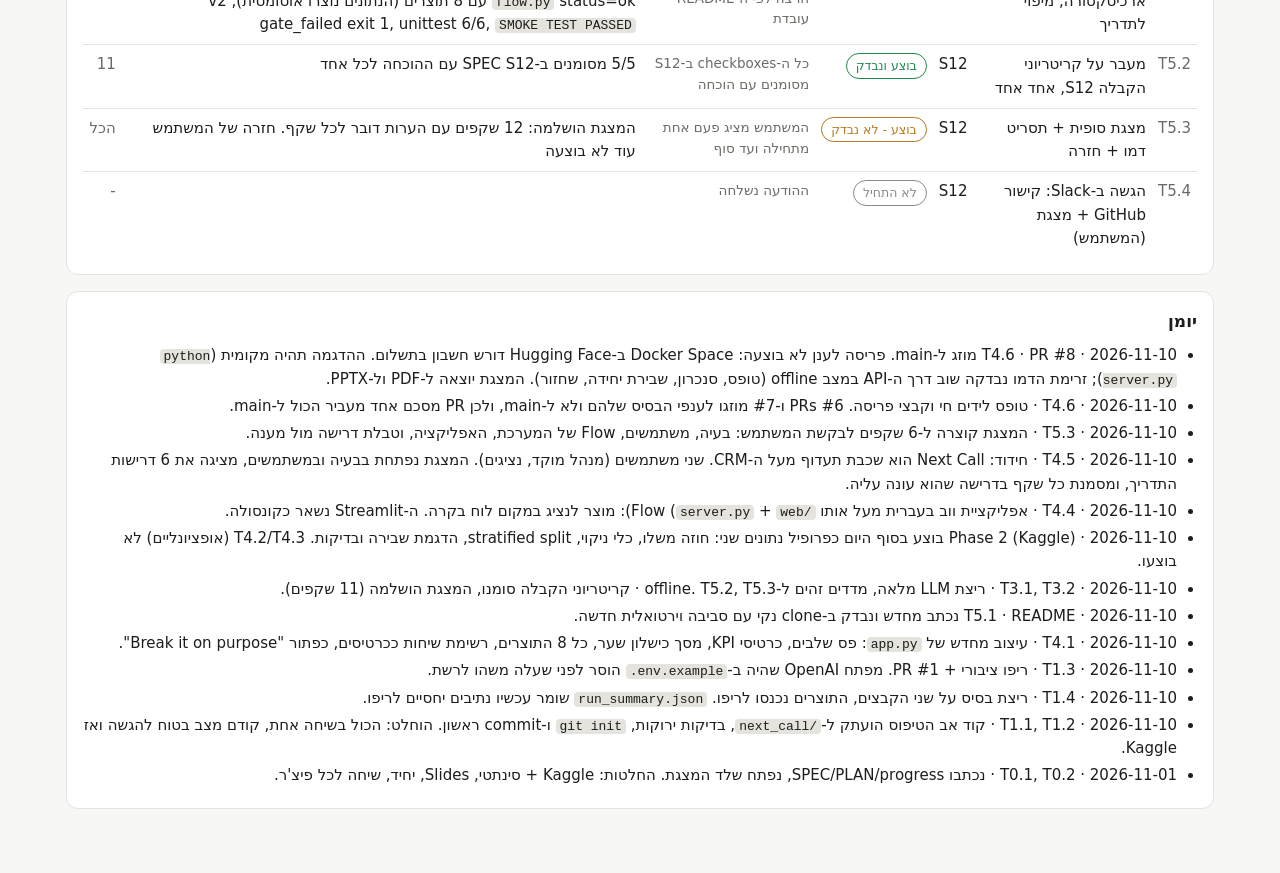
==== commit 92e594a6: "docs: deployment status and local demo note Co-Authored-By: Claude <noreply@anthropic.com>" ====
--- a/docs/progress.html
+++ b/docs/progress.html
@@ -31,7 +31,7 @@
 ul { margin:0; padding-inline-start:20px } li { margin-bottom:4px }
 </style></head><body><main>
 <h1>Next Call - התקדמות הפרויקט</h1>
-<p class="sub">נבנה מ-PLAN.md · עודכן 10.11.2026 21:00</p>
+<p class="sub">נבנה מ-PLAN.md · עודכן 10.11.2026 21:19</p>
 <div class="top">
   <div class="card"><div class="label">משימות שנבדקו</div><div class="big">19/25</div>
     <div class="bar"><i style="width:76%"></i></div></div>
@@ -40,7 +40,7 @@
 </div>
 <div class="card"><div class="label">סטטוסים</div><div class="chips"><span class="chip todo">לא התחיל · 3</span><span class="chip doing">בעבודה · 0</span><span class="chip done">בוצע - לא נבדק · 3</span><span class="chip ok">בוצע ונבדק · 19</span><span class="chip blocked">חסום · 0</span></div></div>
 <section><h2>Phase 0 - תכנון · יעד 01.11 <small>1/2</small></h2><div class="scroll"><table><thead><tr><th>ID</th><th>משימה</th><th>ספק</th><th>סטטוס</th><th>בדיקה</th><th>תוצאה</th><th>שקף</th></tr></thead><tbody><tr><td class="id">T0.1</td><td>כתיבת SPEC, PLAN ודף התקדמות</td><td>S1-S13</td><td><span class="chip ok">בוצע ונבדק</span></td><td class="muted"><code>build_progress.py</code> מייצר <code>progress.html</code> בלי שגיאה</td><td>6 שלבים, 22 שורות, כל הסטטוסים מוצגים</td><td class="id">-</td></tr><tr><td class="id">T0.2</td><td>שלד מצגת: פתיח, בעיה, הסיפור, ארכיטקטורה</td><td>S1, S7</td><td><span class="chip done">בוצע - לא נבדק</span></td><td class="muted">המשתמש פותח את המצגת ובודק שהעברית מימין לשמאל תקינה</td><td>פורסמו 6 שקפים. לא נבדק ויזואלית; בשקף 1 יש placeholder <code>[שם המציג]</code></td><td class="id">1-6</td></tr></tbody></table></div></section><section><h2>Phase 1 - בסיס הריפו · יעד 02.11 <small>4/4</small></h2><div class="scroll"><table><thead><tr><th>ID</th><th>משימה</th><th>ספק</th><th>סטטוס</th><th>בדיקה</th><th>תוצאה</th><th>שקף</th></tr></thead><tbody><tr><td class="id">T1.1</td><td>העתקת קוד אב הטיפוס ל-<code>next_call/</code> (בלי <code>__pycache__</code>), הרצת בדיקות בסיס</td><td>S11</td><td><span class="chip ok">בוצע ונבדק</span></td><td class="muted"><code>unittest</code> 6/6 + <code>smoke_test.py</code> עובר מהתיקייה החדשה</td><td>unittest 6/6 OK; <code>SMOKE TEST PASSED</code>. ריצה ראשונה נפלה פעם אחת על חסימת DLL של pyarrow (Application Control של Windows), ריצה חוזרת עברה</td><td class="id">-</td></tr><tr><td class="id">T1.2</td><td><code>git init</code>, סקירת <code>.gitignore</code>, commit ראשון ב-main</td><td>S11</td><td><span class="chip ok">בוצע ונבדק</span></td><td class="muted"><code>git status</code> נקי; אין <code>.env</code> / <code>*.db</code> ב-<code>git ls-files</code></td><td>37 קבצים ב-commit הראשון; אין <code>.env</code>, <code>*.db</code>, <code>data/raw</code>, <code>__pycache__</code>; נוסף <code>data/kaggle/</code> ל-<code>.gitignore</code></td><td class="id">-</td></tr><tr><td class="id">T1.3</td><td>ריפו ציבורי ב-GitHub + push (באישור המשתמש)</td><td>S12</td><td><span class="chip ok">בוצע ונבדק</span></td><td class="muted">הקישור נפתח, README מוצג</td><td>https://github.com/ethanmuli-collab/next-call ציבורי, main עלה. ה-push הראשון נחסם כי ב-<code>.env.example</code> של אב הטיפוס היה מפתח אמיתי; הקובץ הוחלף ב-<code>env.example</code> ריק וההיסטוריה המקומית נוקתה לפני ה-push</td><td class="id">15</td></tr><tr><td class="id">T1.4</td><td>ריצת בסיס מתועדת: Flow על export רגיל ועל v2</td><td>S5.4, S7</td><td><span class="chip ok">בוצע ונבדק</span></td><td class="muted">רגיל: status=ok, 8 תוצרים · v2: gate_failed עם 4 בעיות</td><td>רגיל: status=ok, 8/8 תוצרים + call list 25, LR ROC-AUC 0.793 / PR-AUC 0.392, top 20% תופס 54% מול 22% בסדר הגעה · v2: gate_failed, 4 בעיות, exit code 1, אין תוצרי crew2. מצב offline</td><td class="id">9</td></tr></tbody></table></div></section><section><h2>Phase 2 - נתונים אמיתיים (Kaggle) · יעד 05.11 <small>7/7</small></h2><div class="scroll"><table><thead><tr><th>ID</th><th>משימה</th><th>ספק</th><th>סטטוס</th><th>בדיקה</th><th>תוצאה</th><th>שקף</th></tr></thead><tbody><tr><td class="id">T2.1</td><td>הורדת Leads.csv (המשתמש) ל-<code>data/kaggle/</code>, תיעוד מקור ורישיון</td><td>S3.1</td><td><span class="chip ok">בוצע ונבדק</span></td><td class="muted">מספר שורות ועמודות מודפס; רישיון רשום ב-SPEC S13</td><td>הורד מ-Kaggle (archive.zip, 420KB): 9,240 שורות, 37 עמודות. רישיון: Unknown, ולכן הנתונים לא נכנסים לגיט</td><td class="id">9</td></tr><tr><td class="id">T2.2</td><td>פרופיילינג: target, nulls, <code>Select</code>, עמודות דליפה, יחידות</td><td>S3.1</td><td><span class="chip ok">בוצע ונבדק</span></td><td class="muted">דוח פרופיילינג; רשימת דליפה מנומקת ב-SPEC</td><td>שיעור המרה 38.5%, <code>Select</code> ב-21%-55% מ-4 עמודות, אין חותמת זמן. רשימת הדליפה מנומקת ב-<code>contract/spec_kaggle.py</code> (<code>EXCLUDED_FROM_MODEL</code>) ונכתבת לחוזה</td><td class="id">9</td></tr><tr><td class="id">T2.3</td><td>הפרדת חוזה לפרופילים: <code>spec_synthetic.py</code> + <code>spec_kaggle.py</code></td><td>S5.1</td><td><span class="chip ok">בוצע ונבדק</span></td><td class="muted">unittest קיימים ירוקים + בדיקה חדשה לחוזה kaggle</td><td><code>contract/spec.py</code> (synthetic) + <code>contract/spec_kaggle.py</code>, נבחרים ב-<code>get_spec()</code>. unittest 10/10 (6 קיימות + 4 חדשות)</td><td class="id">9</td></tr><tr><td class="id">T2.4</td><td>כלי ניקוי ל-Kaggle (<code>Select</code>→null, נרמול קטגוריות)</td><td>S4</td><td><span class="chip ok">בוצע ונבדק</span></td><td class="muted">השער עובר על הנתונים הנקיים</td><td><code>tools/cleaning_kaggle.py</code>: 12 מתוך 37 עמודות, <code>Select</code>→<code>not_selected</code>, מקורות נדירים→<code>other</code>, השלמת חציון. השער עבר: 18 בדיקות</td><td class="id">9</td></tr><tr><td class="id">T2.5</td><td>בחירת פרופיל ב-Flow: <code>--dataset kaggle|synthetic</code></td><td>S3, S7</td><td><span class="chip ok">בוצע ונבדק</span></td><td class="muted">שתי הריצות status=ok; תיקיות artifacts נפרדות</td><td><code>--dataset kaggle</code> → <code>artifacts/kaggle_lead_scoring/</code> status=ok, 8 תוצרים; synthetic → <code>artifacts/leads_weekly_export/</code> status=ok; smoke test עובר. נבדק גם באפליקציה</td><td class="id">9</td></tr><tr><td class="id">T2.6</td><td>צוות 2 על Kaggle: stratified split, 2 מודלים + baseline</td><td>S6</td><td><span class="chip ok">בוצע ונבדק</span></td><td class="muted"><code>evaluation_report.md</code> עם ROC-AUC/PR-AUC/lift; ריצה חוזרת זהה</td><td>stratified split (seed 42), 7,392/1,848: HistGradientBoosting ROC-AUC 0.884, PR-AUC 0.836 (נבחר); LR 0.872/0.820; top 20% תופס 45% מול 20% בסדר הרשימה. המדדים זהים בריצה חוזרת ובמצב LLM</td><td class="id">9</td></tr><tr><td class="id">T2.7</td><td>הדגמת שבירה ב-Kaggle (שינוי יחידה) + unittest</td><td>S5.4</td><td><span class="chip ok">בוצע ונבדק</span></td><td class="muted">השער נכשל עם הודעה קריאה; הבדיקה ירוקה</td><td><code>time_on_site_sec</code> חולק ב-60 + <code>--from-handoff</code>: gate_failed (unit: חציון 4.13 מחוץ ל-100-700 שניות), exit 1, אין תוצרי crew2. <code>test_seconds_to_minutes_detected</code> ירוקה</td><td class="id">9</td></tr></tbody></table></div></section><section><h2>Phase 3 - מצב LLM · יעד 05.11 <small>2/2</small></h2><div class="scroll"><table><thead><tr><th>ID</th><th>משימה</th><th>ספק</th><th>סטטוס</th><th>בדיקה</th><th>תוצאה</th><th>שקף</th></tr></thead><tbody><tr><td class="id">T3.1</td><td>ריצה עם <code>OPENAI_API_KEY</code> (המשתמש מכניס ל-<code>.env</code>) ותיקון תקלות</td><td>S10</td><td><span class="chip ok">בוצע ונבדק</span></td><td class="muted"><code>run_summary.json</code>: narratives = llm בשני הצוותים</td><td>ריצה עם gpt-4o-mini עברה בניסיון הראשון: status=ok, narratives crew1=llm, crew2=llm, openers=llm, 8/8 תוצרים. שופר ה-prompt של שורות הפתיחה. הריצה שמורה ב-<code>artifacts/leads_weekly_export_llm/</code> (נוסף <code>--run-dir</code>)</td><td class="id">8</td></tr><tr><td class="id">T3.2</td><td>השוואת LLM מול offline: המספרים זהים, רק הטקסט שונה</td><td>S10</td><td><span class="chip ok">בוצע ונבדק</span></td><td class="muted">diff של המדדים = 0</td><td><code>metrics</code> ב-<code>run_summary.json</code> זהים בין ריצת ה-LLM לריצת ה-offline (השוואת dict מלאה = True)</td><td class="id">8</td></tr></tbody></table></div></section><section><h2>Phase 4 - אפליקציה ואוטומציה · יעד 07.11 <small>3/6</small></h2><div class="scroll"><table><thead><tr><th>ID</th><th>משימה</th><th>ספק</th><th>סטטוס</th><th>בדיקה</th><th>תוצאה</th><th>שקף</th></tr></thead><tbody><tr><td class="id">T4.1</td><td>Streamlit: בחירת פרופיל, מסך כישלון שער, תג מצב</td><td>S9</td><td><span class="chip ok">בוצע ונבדק</span></td><td class="muted">הרצה ידנית של 3 תרחישים + צילומי מסך</td><td>נבדק בדפדפן: ריצה תקינה (4 שלבים ירוקים, KPI, השוואת מודלים), v2 (שער נכשל, 4 כרטיסי בעיה, Crew 2 לא הופעל), כפתור שבירה דקות→שעות (שער נכשל על unit). 3 צילומים ב-<code>docs/img/</code>. בחירת פרופיל נדחתה לשלב Kaggle</td><td class="id">13</td></tr><tr><td class="id">T4.4</td><td>אפליקציית ווב למשתמש: Flask API + HTML/CSS/JS (דף בית, השיחות של היום, קובץ חדש, מאחורי הקלעים)</td><td>S9</td><td><span class="chip ok">בוצע ונבדק</span></td><td class="muted">הרצה בדפדפן של כל המסכים + unittest</td><td>נבדק בדפדפן על <code>python server.py</code>: דף בית, רשימת 25 לידים וסימון תוצאה, הרצת הקובץ השבור עם התקדמות חיה (שער נכשל, 4 בעיות), צפייה בתוצרים, שינוי יחידה (שער נכשל, אין רשימה) והרצה מחדש במצב LLM (status=ok). העלאת קובץ נבדקה דרך ה-API. unittest 14/14., <code>SMOKE TEST PASSED</code>. לא נבדק: גרירת קובץ בדפדפן</td><td class="id">10</td></tr><tr><td class="id">T4.5</td><td>מיצוב כשכבה מעל ה-CRM: מסך &quot;מקור הלידים&quot; (סנכרון עכשיו), הורדת תוצאות כ-CSV, מצגת עם בעיה, משתמשים ודרישות</td><td>S9</td><td><span class="chip ok">בוצע ונבדק</span></td><td class="muted">דפדפן + unittest + מעבר על 14 השקפים</td><td>&quot;סנכרון עכשיו&quot; רץ עד status=ok במצב LLM, <code>/api/outcomes.csv</code> מחזיר CSV, unittest 15/15. המצגת (14 שקפים) נבדקה מרונדרת בכרום ותוקנה כיווניות. לא נבדק: ה-workflow של n8n מקצה לקצה</td><td class="id">2, 3, 5, 14</td></tr><tr><td class="id">T4.6</td><td>מקור לידים חי: טופס השארת פרטים (<code>/#/form</code>) שמצטרף לסנכרון, וקבצי פריסה (Dockerfile, Hugging Face)</td><td>S9</td><td><span class="chip done">בוצע - לא נבדק</span></td><td class="muted">ליד מהטופס מופיע מדורג ברשימה אחרי סנכרון; האפליקציה עולה מה-Dockerfile</td><td>נבדק מקומית במצב offline: שני לידים נשלחו בטופס, סנכרון status=ok ב-8 שניות, אחד דורג במקום 3 עם תגית &quot;חדש מהטופס&quot; והשני דורג מתחת ל-25. unittest 16/16. ה-Dockerfile לא נבנה ולא הורץ (אין Docker במחשב), ולכן לא verified</td><td class="id">5</td></tr><tr><td class="id">T4.2</td><td>(אופציונלי) Flask + n8n: רשימת שיחות בבוקר</td><td>S9</td><td><span class="chip todo">לא התחיל</span></td><td class="muted"><code>curl /call-list</code> מחזיר 20 לידים</td><td></td><td class="id">14</td></tr><tr><td class="id">T4.3</td><td>(אופציונלי) פריסה ל-Streamlit Cloud</td><td>S2</td><td><span class="chip todo">לא התחיל</span></td><td class="muted">קישור ציבורי עובד</td><td></td><td class="id">15</td></tr></tbody></table></div></section><section><h2>Phase 5 - איכות והגשה · יעד 09.11 · הגשה 10.11 <small>2/4</small></h2><div class="scroll"><table><thead><tr><th>ID</th><th>משימה</th><th>ספק</th><th>סטטוס</th><th>בדיקה</th><th>תוצאה</th><th>שקף</th></tr></thead><tbody><tr><td class="id">T5.1</td><td>README לריפו: הרצה, ארכיטקטורה, מיפוי לתדריך</td><td>S12</td><td><span class="chip ok">בוצע ונבדק</span></td><td class="muted">clone נקי לתיקייה זמנית + הרצה לפי ה-README עובדת</td><td>clone מ-GitHub + venv חדש + <code>pip install -r requirements.txt</code>: <code>flow.py</code> status=ok עם 8 תוצרים (הנתונים נוצרו אוטומטית), v2 gate_failed exit 1, unittest 6/6, <code>SMOKE TEST PASSED</code></td><td class="id">-</td></tr><tr><td class="id">T5.2</td><td>מעבר על קריטריוני הקבלה S12, אחד אחד</td><td>S12</td><td><span class="chip ok">בוצע ונבדק</span></td><td class="muted">כל ה-checkboxes ב-S12 מסומנים עם הוכחה</td><td>5/5 מסומנים ב-SPEC S12 עם ההוכחה לכל אחד</td><td class="id">11</td></tr><tr><td class="id">T5.3</td><td>מצגת סופית + תסריט דמו + חזרה</td><td>S12</td><td><span class="chip done">בוצע - לא נבדק</span></td><td class="muted">המשתמש מציג פעם אחת מתחילה ועד סוף</td><td>המצגת הושלמה: 12 שקפים עם הערות דובר לכל שקף. חזרה של המשתמש עוד לא בוצעה</td><td class="id">הכל</td></tr><tr><td class="id">T5.4</td><td>הגשה ב-Slack: קישור GitHub + מצגת (המשתמש)</td><td>S12</td><td><span class="chip todo">לא התחיל</span></td><td class="muted">ההודעה נשלחה</td><td></td><td class="id">-</td></tr></tbody></table></div></section>
-<section><h2>יומן</h2><ul><li>2026-11-10 · T4.6 · טופס לידים חי וקבצי פריסה. PRs #6 ו-#7 מוזגו לענפי הבסיס שלהם ולא ל-main, ולכן PR מסכם אחד מעביר הכול ל-main.</li><li>2026-11-10 · T5.3 · המצגת קוצרה ל-6 שקפים לבקשת המשתמש: בעיה, משתמשים, Flow של המערכת, האפליקציה, וטבלת דרישה מול מענה.</li><li>2026-11-10 · T4.5 · חידוד: Next Call הוא שכבת תעדוף מעל ה-CRM. שני משתמשים (מנהל מוקד, נציגים). המצגת נפתחת בבעיה ובמשתמשים, מציגה את 6 דרישות התדריך, ומסמנת כל שקף בדרישה שהוא עונה עליה.</li><li>2026-11-10 · T4.4 · אפליקציית ווב בעברית מעל אותו Flow (<code>server.py</code> + <code>web/</code>): מוצר לנציג במקום לוח בקרה. ה-Streamlit נשאר כקונסולה.</li><li>2026-11-10 · Phase 2 (Kaggle) בוצע בסוף היום כפרופיל נתונים שני: חוזה משלו, כלי ניקוי, stratified split, הדגמת שבירה ובדיקות. T4.2/T4.3 (אופציונליים) לא בוצעו.</li><li>2026-11-10 · T3.1, T3.2 · ריצת LLM מלאה, מדדים זהים ל-offline. T5.2, T5.3 · קריטריוני הקבלה סומנו, המצגת הושלמה (11 שקפים).</li><li>2026-11-10 · T5.1 · README נכתב מחדש ונבדק ב-clone נקי עם סביבה וירטואלית חדשה.</li><li>2026-11-10 · T4.1 · עיצוב מחדש של <code>app.py</code>: פס שלבים, כרטיסי KPI, מסך כישלון שער, כל 8 התוצרים, רשימת שיחות ככרטיסים, כפתור &quot;Break it on purpose&quot;.</li><li>2026-11-10 · T1.3 · ריפו ציבורי + PR #1. מפתח OpenAI שהיה ב-<code>.env.example</code> הוסר לפני שעלה משהו לרשת.</li><li>2026-11-10 · T1.4 · ריצת בסיס על שני הקבצים, התוצרים נכנסו לריפו. <code>run_summary.json</code> שומר עכשיו נתיבים יחסיים לריפו.</li><li>2026-11-10 · T1.1, T1.2 · קוד אב הטיפוס הועתק ל-<code>next_call/</code>, בדיקות ירוקות, <code>git init</code> ו-commit ראשון. הוחלט: הכול בשיחה אחת, קודם מצב בטוח להגשה ואז Kaggle.</li><li>2026-11-01 · T0.1, T0.2 · נכתבו SPEC/PLAN/progress, נפתח שלד המצגת. החלטות: Kaggle + סינתטי, Slides, יחיד, שיחה לכל פיצ&#x27;ר.</li></ul></section>
+<section><h2>יומן</h2><ul><li>2026-11-10 · T4.6 · PR #8 מוזג ל-main. פריסה לענן לא בוצעה: Docker Space ב-Hugging Face דורש חשבון בתשלום. ההדגמה תהיה מקומית (<code>python server.py</code>); זרימת הדמו נבדקה שוב דרך ה-API במצב offline (טופס, סנכרון, שבירת יחידה, שחזור). המצגת יוצאה ל-PDF ול-PPTX.</li><li>2026-11-10 · T4.6 · טופס לידים חי וקבצי פריסה. PRs #6 ו-#7 מוזגו לענפי הבסיס שלהם ולא ל-main, ולכן PR מסכם אחד מעביר הכול ל-main.</li><li>2026-11-10 · T5.3 · המצגת קוצרה ל-6 שקפים לבקשת המשתמש: בעיה, משתמשים, Flow של המערכת, האפליקציה, וטבלת דרישה מול מענה.</li><li>2026-11-10 · T4.5 · חידוד: Next Call הוא שכבת תעדוף מעל ה-CRM. שני משתמשים (מנהל מוקד, נציגים). המצגת נפתחת בבעיה ובמשתמשים, מציגה את 6 דרישות התדריך, ומסמנת כל שקף בדרישה שהוא עונה עליה.</li><li>2026-11-10 · T4.4 · אפליקציית ווב בעברית מעל אותו Flow (<code>server.py</code> + <code>web/</code>): מוצר לנציג במקום לוח בקרה. ה-Streamlit נשאר כקונסולה.</li><li>2026-11-10 · Phase 2 (Kaggle) בוצע בסוף היום כפרופיל נתונים שני: חוזה משלו, כלי ניקוי, stratified split, הדגמת שבירה ובדיקות. T4.2/T4.3 (אופציונליים) לא בוצעו.</li><li>2026-11-10 · T3.1, T3.2 · ריצת LLM מלאה, מדדים זהים ל-offline. T5.2, T5.3 · קריטריוני הקבלה סומנו, המצגת הושלמה (11 שקפים).</li><li>2026-11-10 · T5.1 · README נכתב מחדש ונבדק ב-clone נקי עם סביבה וירטואלית חדשה.</li><li>2026-11-10 · T4.1 · עיצוב מחדש של <code>app.py</code>: פס שלבים, כרטיסי KPI, מסך כישלון שער, כל 8 התוצרים, רשימת שיחות ככרטיסים, כפתור &quot;Break it on purpose&quot;.</li><li>2026-11-10 · T1.3 · ריפו ציבורי + PR #1. מפתח OpenAI שהיה ב-<code>.env.example</code> הוסר לפני שעלה משהו לרשת.</li><li>2026-11-10 · T1.4 · ריצת בסיס על שני הקבצים, התוצרים נכנסו לריפו. <code>run_summary.json</code> שומר עכשיו נתיבים יחסיים לריפו.</li><li>2026-11-10 · T1.1, T1.2 · קוד אב הטיפוס הועתק ל-<code>next_call/</code>, בדיקות ירוקות, <code>git init</code> ו-commit ראשון. הוחלט: הכול בשיחה אחת, קודם מצב בטוח להגשה ואז Kaggle.</li><li>2026-11-01 · T0.1, T0.2 · נכתבו SPEC/PLAN/progress, נפתח שלד המצגת. החלטות: Kaggle + סינתטי, Slides, יחיד, שיחה לכל פיצ&#x27;ר.</li></ul></section>
 </main>
 <script>
 var d = Math.ceil((new Date("2026-11-10T23:59:00") - new Date()) / 864e5);
